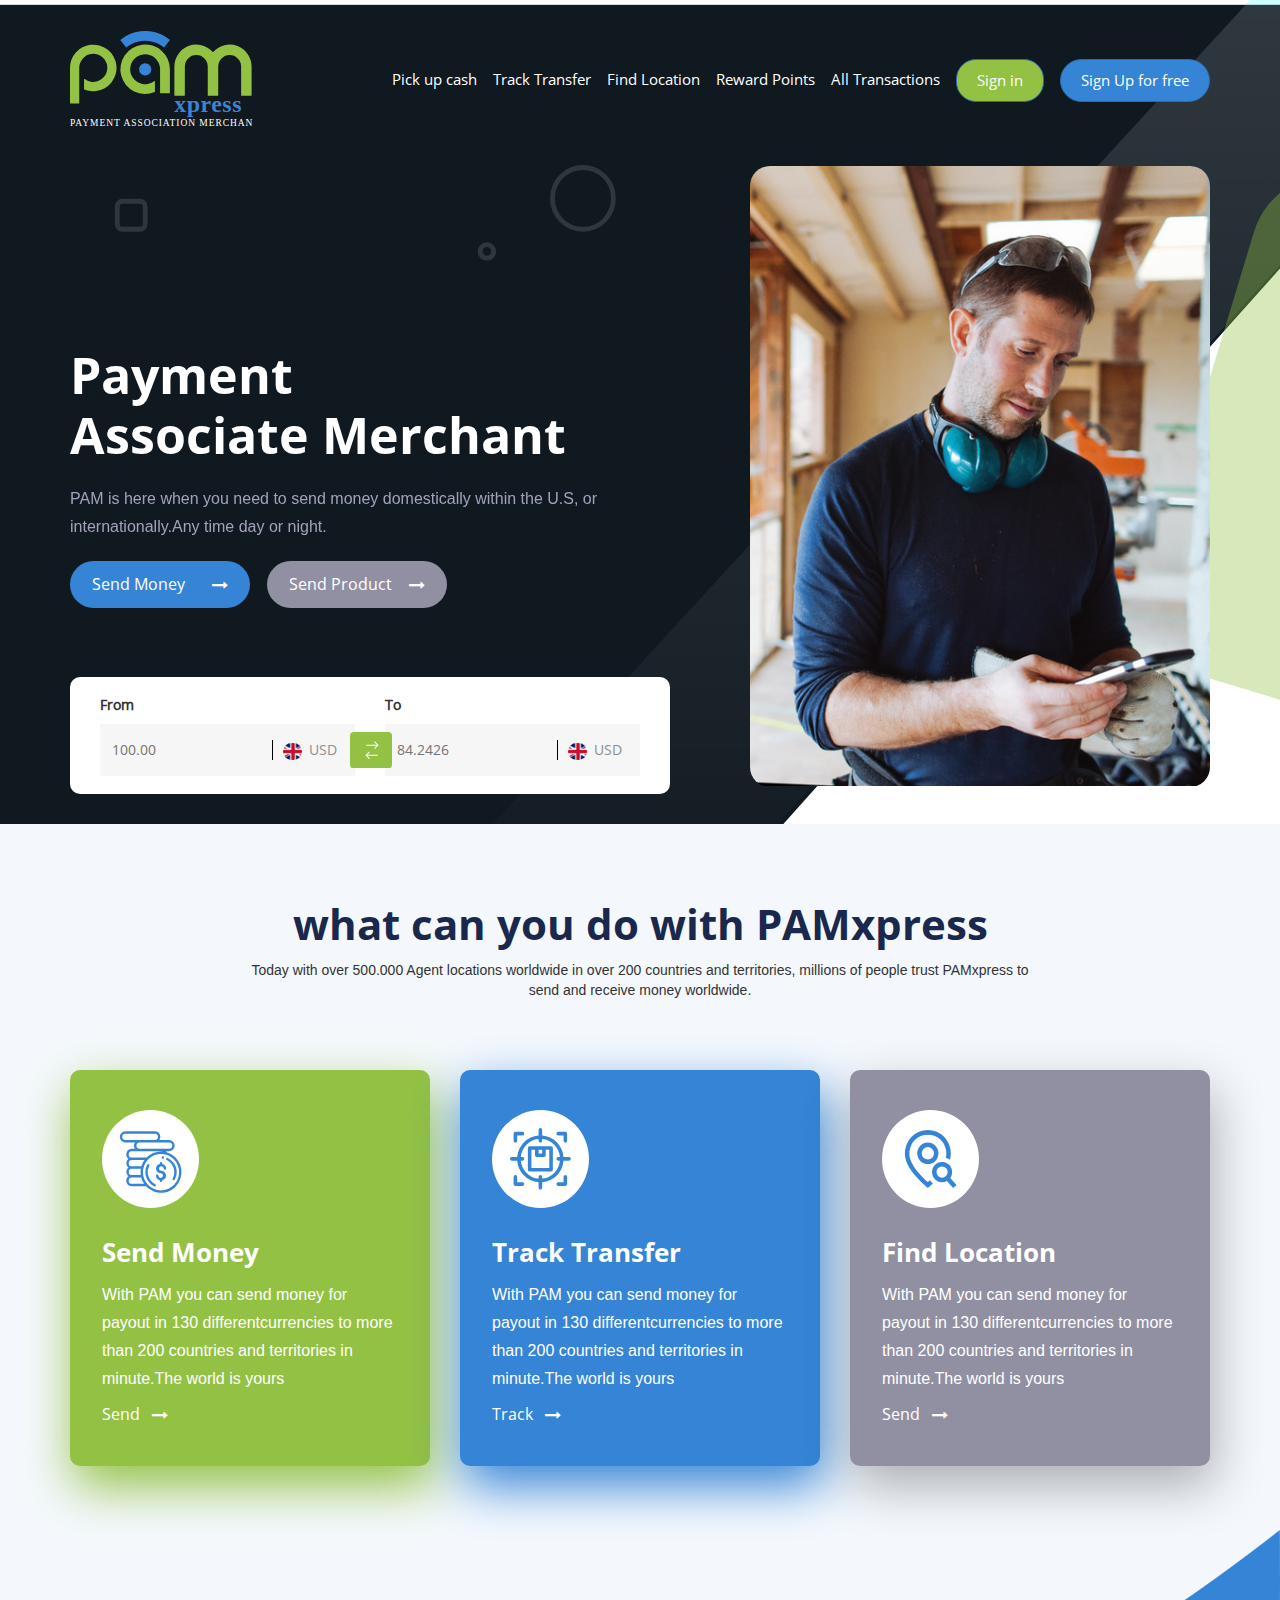
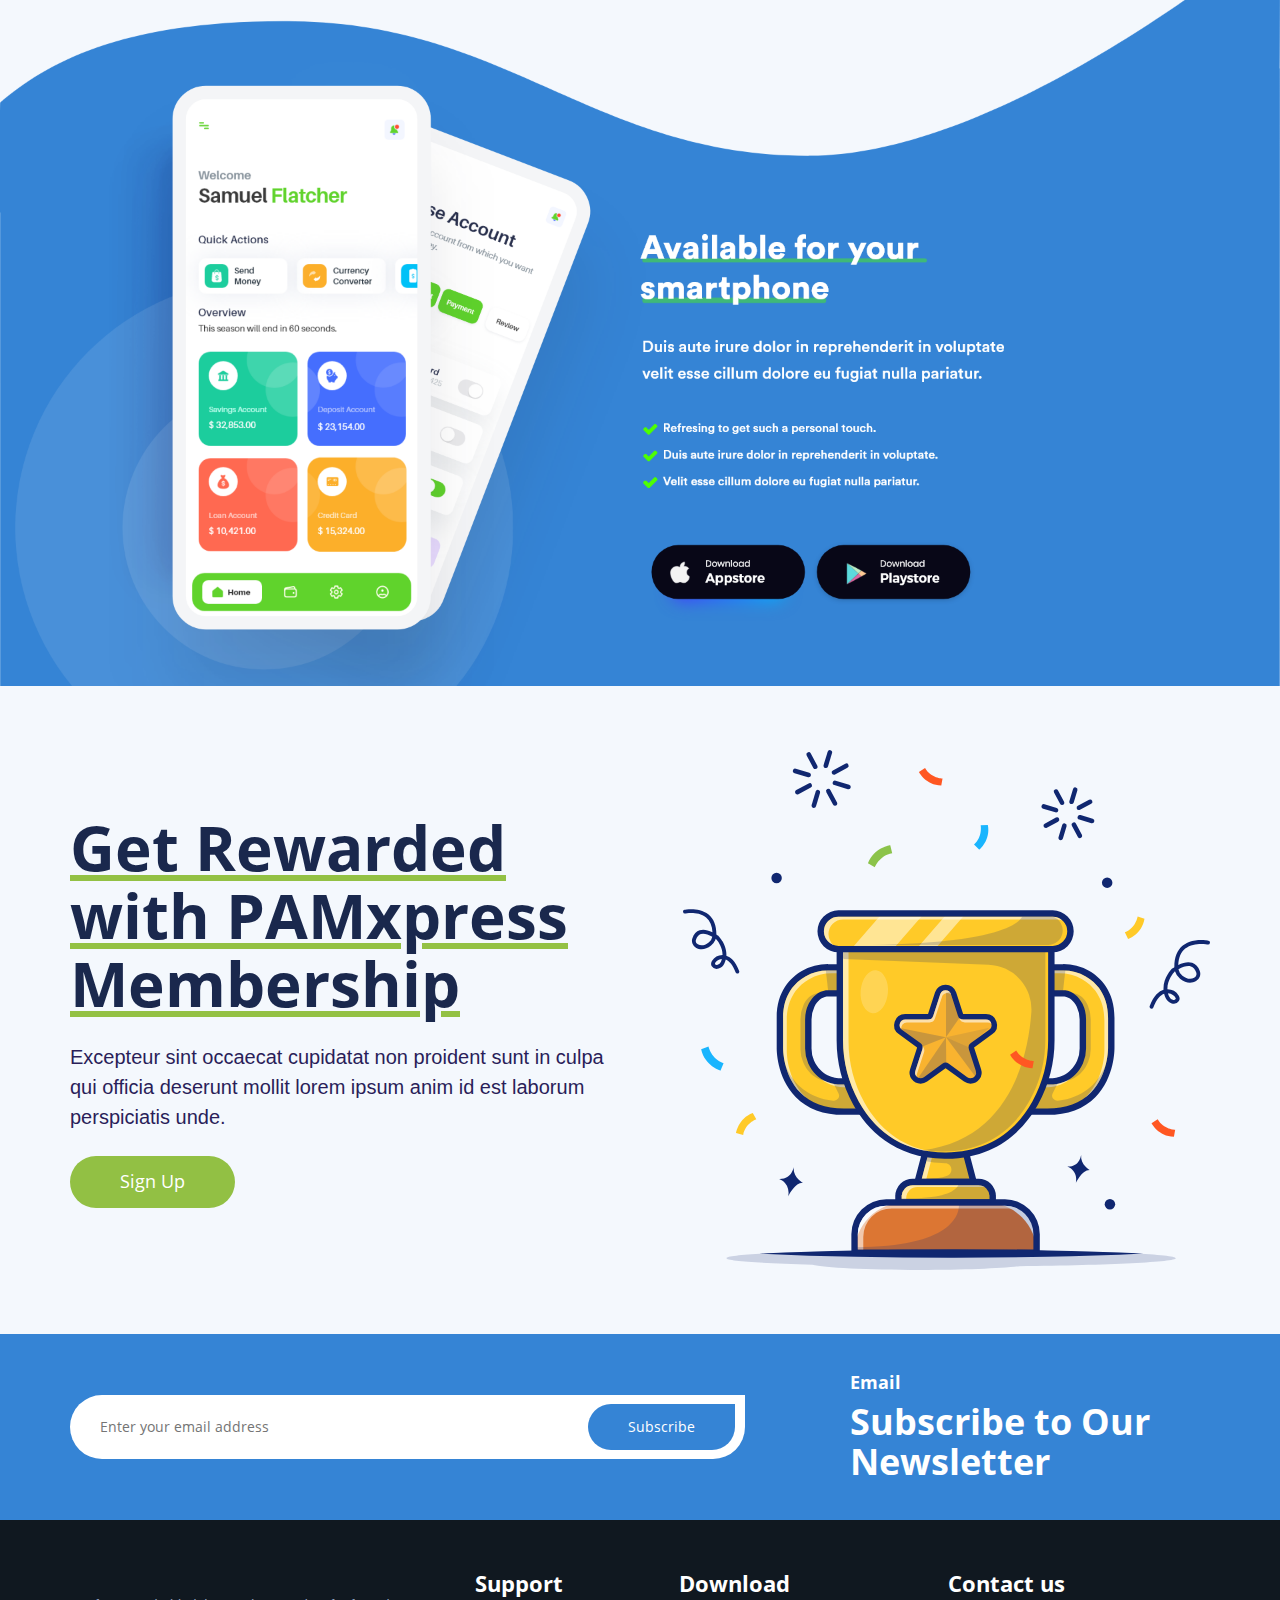
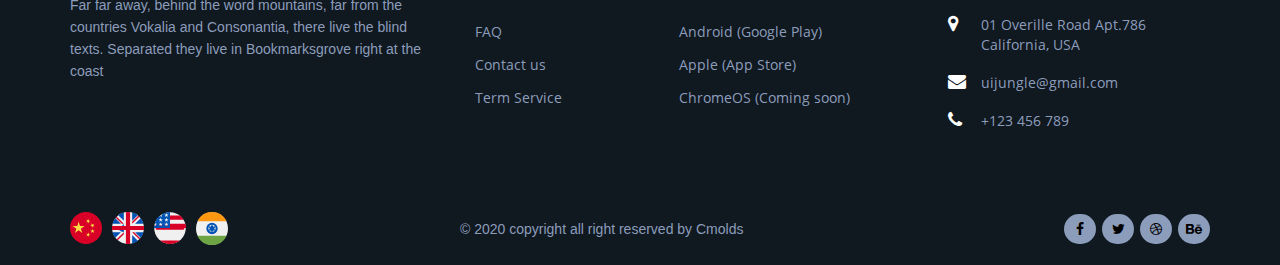
==== index.html @ d32efec0 "first" ====
<!DOCTYPE html>
<html lang="en">
  <head>
    <meta charset="utf-8">
    <meta http-equiv="X-UA-Compatible" content="IE=edge">
    <meta name="viewport" content="width=device-width, initial-scale=1">
    <meta name="description" content="">
    <meta name="author" content="">
    <link rel="icon" href="#">

    <title>Home</title>

    <!-- Bootstrap core CSS -->
    <link href="css/all.css" rel="stylesheet">
    <link href="css/custom.min.css" rel="stylesheet">
    <link href="https://unpkg.com/aos@2.3.1/dist/aos.css" rel="stylesheet">
  </head>

  <body>


<!-- Signin Popup Start -->
<div class="modal fade signin-pop" id="exampleModal" tabindex="-1" role="dialog" aria-labelledby="exampleModalLabel" aria-hidden="true">
  <div class="modal-dialog modal-lg" role="document">
    <div class="modal-content">
      <button type="button" class="close" data-dismiss="modal" aria-label="Close">
          <span aria-hidden="true">&times;</span>
        </button>
      
      <div class="col-popup">
         <div class="row">
           
           <div class="col-md-6 col-popup-grid">
             <div class="singin-title-lft">
             <img src="images/bg1.svg" alt="">
               <div class="signin-it">
                 <h3>Welcome back!</h3>
                 <p>We are glad to see you again! Instant deposits, withdrawals & payouts trusted by millions worldwide</p>
               </div>
             </div>
           </div>
           <div class="col-md-6">
            <div class="popup-sign-form">
              <div class="sin-title">
                <h4>Sign In</h4>
                <p>Log in to your account so you can continue using our customer experience.</p>
              </div>
              <form>
                <div class="row">
                  <div class="col-md-12">
                    <label>Email Address</label>
                    <input type="" name="" placeholder="James@gmail.com">
                  </div>
                </div>
                <div class="row">
                  <div class="col-md-12">
                    <label>Password</label>
                    <input type="Password" name="" placeholder="****************">
                  </div>
                </div>
                <div class="row">
                  <div class="col-md-6">
                    <span>
                    <input type="checkbox" id="fruit1" name="fruit-1" value="Apple">
                    <label for="fruit1">Remember me</label>
                  </span>
                  </div>
                  <div class="col-md-6">
                    <a class="frgt-link" href="#forgot-pop" data-dismiss="modal" data-toggle="modal">Forgot Password?</a></span>

                  </div>
                </div>
                <div class="row">
                  <div class="col-md-12">
                    <button>Sign in</button>
                    <a class="sign-up-link" href="#signup" data-dismiss="modal" data-toggle="modal">Don’t have an account yet? <span>Sign Up</span> </a>
                  </div>
                </div>
              </form>
            </div>
           </div>

         </div> 
      </div>

    </div>
  </div>
</div>
<!-- Signin Popup End -->

<!-- Sign up Popup Start -->
<div class="modal fade signup-pop" id="signup" tabindex="-1" role="dialog" aria-labelledby="exampleModalLabel" aria-hidden="true">
  <div class="modal-dialog modal-lg" role="document">
    <div class="modal-content">
      <button type="button" class="close" data-dismiss="modal" aria-label="Close">
          <span aria-hidden="true">&times;</span>
        </button>
      
      <div class="col-popup">
         <div class="row">
           
           <div class="col-md-6 col-popup-grid">
             <div class="singin-title-lft">
             <img src="images/bg1.svg" alt="">
               <div class="signin-it">
                 <h3>Register for free!</h3>
                 <p>Payment Template is our new Online Payment & Banking HTML Template.</p>
               </div>
             </div>
           </div>
           <div class="col-md-6">
            <div class="popup-sign-form">
              <div class="sin-title">
                <h4>Sign UP</h4>
                <p>Please enter your name exactly as it appears on your official identification document.</p>
              </div>
              <form>
                <div class="row">
                  <div class="col-md-8">
                    <label>Full Name</label>
                    <input type="" name="" placeholder="David Thompsom">
                  </div>
                  <div class="col-md-4">
                    <label>Email</label>
                    <input type="" name="" placeholder="DavidThompsom@gmail.com">
                  </div>
                </div>
                <div class="row">
                  <div class="col-md-4">
                    <label>Phone Number</label>
                    <input type="tel" name="" placeholder="+1 236 2635 963">
                  </div>
                  <div class="col-md-4">
                    <label>DOB</label>
                    <input type="Date" name="" >
                  </div>
                  <div class="col-md-4">
                    <label>Password</label>
                    <input type="Password" name="" placeholder="+1 236 2635 963">
                  </div>
                </div>
                <div class="row">
                  <div class="col-md-8">
                    <label>Security Question</label>
                    <select><option>What is your place of birth</option></select>
                  </div>
                  <div class="col-md-4">
                    <label>Answer</label>
                    <input type="" name="" placeholder="New York">
                  </div>
                </div>
                <div class="row">
                  <div class="col-md-12">
                    <label>Enter your address</label>
                    <input type="" name="" placeholder="1596 Feathers Hooves Drive, Scarsdale, NY">
                  </div>
                </div>
                <div class="row">
                  <div class="col-md-7">
                    <span>
                    <input type="checkbox" id="fruit1" name="fruit-1" value="Apple">
                    <label for="fruit1">I agree to the PAMxpress</label>
                  </span>
                  </div>
                  <div class="col-md-5">
                    <button>Sign up</button>
                  </div>
                </div>
                
              </form>
            </div>
           </div>

         </div> 
      </div>

    </div>
  </div>
</div>
<!-- Sign up Popup End -->


<!-- Forgot pass Popup Start -->
<div class="modal fade signup-pop" id="forgot-pop" tabindex="-1" role="dialog" aria-labelledby="exampleModalLabel" aria-hidden="true">
  <div class="modal-dialog modal-lg" role="document">
    <div class="modal-content">
      <button type="button" class="close" data-dismiss="modal" aria-label="Close">
          <span aria-hidden="true">&times;</span>
        </button>
      
      <div class="col-popup">
         <div class="row">
           
           <div class="col-md-6 col-popup-grid">
             <div class="singin-title-lft">
             <img src="images/bg1.svg" alt="">
               <div class="signin-it">
                 <h3>Retrieve Password</h3>
                 <p>Payment Template is our new Online Payment & Banking HTML Template.</p>
               </div>
             </div>
           </div>
           <div class="col-md-6">
            <div class="popup-sign-form">
              <div class="sin-title">
                <h4>Forgot Password</h4>
                <p>Please enter your name exactly as it appears on your official identification document.</p>
              </div>
              <form>
                <div class="row">
                  <div class="col-md-12">
                    <label>Email Address</label>
                    <input type="" name="" placeholder="James@gmail.com">
                  </div>
                </div>
                <div class="row">
                  <div class="col-md-12">
                    <button>Submit</button>
                  </div>
                </div>
                
              </form>
            </div>
           </div>

         </div> 
      </div>

    </div>
  </div>
</div>
<!-- Forgot pas Popup End -->

    <header>
      <!-- Begin: Top Row -->
      <div class="top-row">
        <div class="container">
          <div class="row">
            <div class="col-md-6"></div>
            <div class="col-md-6"></div>
          </div>
        </div>
      </div>
      <!-- END: Top Row -->

      <!-- Begin: Bottom Row -->
      <div class="bottom-row">
        <div class="container">
           <div class="row">

            <div class="col-md-3">
            <div class="navbar-header">
              <a class="navbar-brand" href="index.html"><img src="images/Logo.svg" alt=""></a>
            </div>
            </div>

            <div class="col-md-9"> 
            <nav class="navbar navbar-default">  
            <button type="button" class="navbar-toggle collapsed" data-toggle="collapse" data-target="#navbar" aria-expanded="false" aria-controls="navbar">
              <span class="sr-only">Toggle navigation</span>
              <span class="icon-bar"></span>
              <span class="icon-bar"></span>
              <span class="icon-bar"></span>
              </button>
            <div id="navbar" class="navbar-collapse collapse">
              <ul class="nav navbar-nav">
                <li><a href="send-money.html">Pick up cash</a></li>
                <li><a href="transfer.html">Track Transfer</a></li>
                <li><a href="find-location.html">Find Location</a></li>
                <li><a href="reward-points.html">Reward Points</a></li>
                <li><a href="transactions.html">All Transactions</a></li>
                <li class="hdr-btn1"><a type="button" class="btn btn-primary signin-pop" data-toggle="modal" data-target="#exampleModal">Sign in</a></li>
                <li class="hdr-btn2"><a type="button" class="btn btn-primary signin-pop" data-toggle="modal" data-target="#signup">Sign Up for free</a></li>
              </ul>
            </div>
          </nav>
          </div>

          </div>
        </div>
      </div>
      <!-- END: Bottom Row -->
    </header>
    
     

     <!-- Home Slide Start -->
       <section class="home-slide">
         <div class="container">
           <div class="row">
             
             <div class="col-md-6">
               <div class="slide-cap">
                 <h2 data-aos="fade-right"><span>Payment</span> Associate Merchant</h2>
                 <p data-aos="fade-right"
     data-aos-offset="250"
     >PAM is here when you need to send money domestically within the U.S, or internationally.Any time day or night.</p>
                 <a data-aos="fade-up" class="slide-btn1" href="send-money.html">Send Money<i class="fa fa-long-arrow-right" aria-hidden="true"></i></a>
                 <a data-aos="fade-up" class="slide-btn2" href="send-product.html">Send Product<i class="fa fa-long-arrow-right" aria-hidden="true"></i></a>
               </div>
             </div>

             <div class="col-md-6">
               <div class="slide-cap-img">
                 <img src="images/mark-group1.png" alt="">
               </div>
             </div>

           </div>

           <div class="slide-fld">
             <div class="row">
                  <div class="col-md-6">
                    <label>From</label>
                    <div class="flg-blk flg-blk1">
                    <input type="" name="" placeholder="100.00">
                     <div class="drop-dl">
                      <a class="lang-chose" href="#"><img src="images/uk-flg.png"><span>USD</span></a>
                        <ul>
                        <li class="lang-item-en current-lang"><a href="#" hreflang="en-US"><img alt="uk" title="uk" src="images/uk-flg.png"></a></li>
                        <li class="lang-item lang-item-5 lang-item-ar"><a href="#" hreflang="ar-AE"><img alt="fr" title="fr" src="images/fr-flg.png"></a></li>
                        </ul>
                        </div>
                    </div>
                  </div>
                  <div class="col-md-6">
                    <label>To</label>
                    <div class="flg-blk">
                    <input type="" name="" placeholder="84.2426">
                    <div class="drop-dl">
                      <a class="lang-chose" href="#"><img src="images/uk-flg.png"><span>USD</span></a>
                        <ul>
                        <li class="lang-item-en current-lang"><a href="#" hreflang="en-US"><img alt="uk" title="uk" src="images/uk-flg.png"></a></li>
                        <li class="lang-item lang-item-5 lang-item-ar"><a href="#" hreflang="ar-AE"><img alt="fr" title="fr" src="images/fr-flg.png"></a></li>
                        </ul>
                        </div>
                        </div>
                    </div>
                  </div>
           </div>
         </div>
       </section>
     <!-- Home Slide End -->


     <!-- Do With Pamxpress Sec Start -->
      <section class="do-panexp">
        <div class="container"> 
          <div class="do-panexp-title">
            <h3 class="wow fadeInUp" data-wow-delay="0.6s">what can you do with PAMxpress</h3>
            <p>Today with over 500.000 Agent locations worldwide in over 200 countries and territories, millions of people trust PAMxpress to send and receive money worldwide.</p>
          </div>

          <div class="row">
            
            <div class="col-md-4">
              <div class="do-exp-blk do-exp-blk1">
                <img src="images/icon1.svg" alt="">
                <h4>Send Money</h4>
                <p>With PAM you can send money for payout in 130 differentcurrencies to more than 200 countries and territories in minute.The world is yours</p>
                <a href="send-money.html">Send<i class="fa fa-long-arrow-right" aria-hidden="true"></i></a>
              </div>
            </div>
            <div class="col-md-4">
              <div class="do-exp-blk do-exp-blk2">
                <img src="images/icon2.svg" alt="">
                <h4>Track Transfer</h4>
                <p>With PAM you can send money for payout in 130 differentcurrencies to more than 200 countries and territories in minute.The world is yours</p>
                <a href="transfer.html">Track<i class="fa fa-long-arrow-right" aria-hidden="true"></i></a>
              </div>
            </div>
            <div class="col-md-4">
              <div class="do-exp-blk do-exp-blk3">
                <img src="images/icon3.svg" alt="">
                <h4>Find Location</h4>
                <p>With PAM you can send money for payout in 130 differentcurrencies to more than 200 countries and territories in minute.The world is yours</p>
                <a href="find-location.html">Send<i class="fa fa-long-arrow-right" aria-hidden="true"></i></a>
              </div>
            </div>

          </div>
        </div>
      </section>
     <!-- Do With Pamxpress Sec End -->

     <section class="powerful-tol">
       <img src="images/powerful-tools.png" alt="">
     </section>


     <!-- Get Reward Sec Start -->
       <section class="get-rwrd">
         <div class="container">
           <div class="row">
             
             <div class="col-md-6">
               <div class="rwrd-blk">
                 <h3>Get Rewarded with PAMxpress Membership</h3>
                 <p>Excepteur sint occaecat cupidatat non proident sunt in culpa qui officia deserunt mollit lorem ipsum anim id est laborum perspiciatis unde.</p>
                 <a href="">Sign Up</a>
               </div>
             </div>
             <div class="col-md-6">
               <div class="rwrd-blk">
                 <img src="images/reward.svg" alt="">
               </div>
             </div>

           </div>
         </div>
       </section>
     <!-- Get Reward Sec End -->


     <!-- Newsletter Sec Start -->
      <section class="nwsltr-sec">
        <div class="container">
          <div class="row">
            
            <div class="col-md-8">
              <div class="nwesltr-blk">
                <form>
                  <input type="" name="" placeholder="Enter your email address" required="">
                  <button>Subscribe</button>
                </form>
              </div>
            </div>

            <div class="col-md-4">
              <div class="nwesltr-blk-title">
                <h6>Email</h6>
                <h3>Subscribe to Our Newsletter</h3>
              </div>
            </div>

          </div>
        </div>
      </section>
     <!-- Newsletter Sec End -->


     <!-- Footer Start -->
      <footer>
        <div class="container">
          <div class="row">
            
            <div class="col-md-4">
              <div class="ftr-logo">
                <img src="images/logo.svg" alt="">
                <p>Far far away, behind the word mountains, far from the countries Vokalia and Consonantia, there live the blind texts. Separated they live in Bookmarksgrove right at the coast</p>
              </div>
            </div>
            <div class="col-md-2">
              <div class="ftr-links ftr-links1">
                 <h4>Support</h4>
                 <ul>
                   <li><a href="">FAQ</a></li>
                   <li><a href="">Contact us</a></li>
                   <li><a href="">Term Service</a></li>
                 </ul>
              </div>
            </div>
            <div class="col-md-3">
              <div class="ftr-links">
                 <h4>Download</h4>
                 <ul>
                   <li><a href="">Android (Google Play)</a></li>
                   <li><a href="">Apple (App Store)</a></li>
                   <li><a href="">ChromeOS (Coming soon)</a></li>
                 </ul>
              </div>
            </div>
            <div class="col-md-3">
              <div class="ftr-info">
                 <h4>Contact us</h4>
                 <ul>
                   <li><i class="fa fa-map-marker" aria-hidden="true"></i><a href="">01 Overille Road Apt.786 California, USA</a></li>
                   <li><i class="fa fa-envelope" aria-hidden="true"></i><a href="">uijungle@gmail.com</a></li>
                   <li><i class="fa fa-phone" aria-hidden="true"></i><a href="">+123 456 789</a></li>
                 </ul>
              </div>
            </div>


          </div>
        </div>
      </footer>

      <div class="copyrit">
        <div class="container">
          <div class="row">
            
            <div class="col-md-4">
              <ul class="ftr-lang">
                <li><a href=""><img src="images/197375.svg" alt=""></a></li>
                <li><a href=""><img src="images/197374.svg" alt=""></a></li>
                <li><a href=""><img src="images/197484.svg" alt=""></a></li>
                <li><a href=""><img src="images/197419.svg" alt=""></a></li>
              </ul>
            </div>
            <div class="col-md-4">
              <p>© 2020 copyright all right reserved by Cmolds</p>
            </div>
            <div class="col-md-4">
              <ul class="ftr-soc">
                <li><a href=""><i class="fa fa-facebook" aria-hidden="true"></i></a></li>
                <li><a href=""><i class="fa fa-twitter" aria-hidden="true"></i></a></li>
                <li><a href=""><i class="fa fa-dribbble" aria-hidden="true"></i></a></li>
                <li><a href=""><i class="fa fa-behance" aria-hidden="true"></i></a></li>
              </ul>
            </div>

          </div>
        </div>
      </div>
     <!-- Footer End -->




    <!-- Placed at the end of the document so the pages load faster -->
    <script src="js/all.js"></script>
    <script src="js/custom.min.js"></script>
    <script src="https://unpkg.com/aos@2.3.1/dist/aos.js"></script>

    <script>
AOS.init({
duration:1000,
});
</script> 

  </body>
</html>
---- css/all.css ----
@charset "UTF-8";/*!
 * Bootstrap v3.3.7 (http://getbootstrap.com)
 * Copyright 2011-2016 Twitter, Inc.
 * Licensed under MIT (https://github.com/twbs/bootstrap/blob/master/LICENSE)
 *//*! normalize.css v3.0.3 | MIT License | github.com/necolas/normalize.css */html{font-family:sans-serif;-webkit-text-size-adjust:100%;-ms-text-size-adjust:100%}body{margin:0}article,aside,details,figcaption,figure,footer,header,hgroup,main,menu,nav,section,summary{display:block}audio,canvas,progress,video{display:inline-block;vertical-align:baseline}audio:not([controls]){display:none;height:0}[hidden],template{display:none}a{background-color:transparent}a:active,a:hover{outline:0}abbr[title]{border-bottom:1px dotted}b,strong{font-weight:700}dfn{font-style:italic}h1{margin:.67em 0;font-size:2em}mark{color:#000;background:#ff0}small{font-size:80%}sub,sup{position:relative;font-size:75%;line-height:0;vertical-align:baseline}sup{top:-.5em}sub{bottom:-.25em}img{border:0}svg:not(:root){overflow:hidden}figure{margin:1em 40px}hr{height:0;-webkit-box-sizing:content-box;-moz-box-sizing:content-box;box-sizing:content-box}pre{overflow:auto}code,kbd,pre,samp{font-family:monospace,monospace;font-size:1em}button,input,optgroup,select,textarea{margin:0;font:inherit;color:inherit}button{overflow:visible}button,select{text-transform:none}button,html input[type=button],input[type=reset],input[type=submit]{-webkit-appearance:button;cursor:pointer}button[disabled],html input[disabled]{cursor:default}button::-moz-focus-inner,input::-moz-focus-inner{padding:0;border:0}input{line-height:normal}input[type=checkbox],input[type=radio]{-webkit-box-sizing:border-box;-moz-box-sizing:border-box;box-sizing:border-box;padding:0}input[type=number]::-webkit-inner-spin-button,input[type=number]::-webkit-outer-spin-button{height:auto}input[type=search]{-webkit-box-sizing:content-box;-moz-box-sizing:content-box;box-sizing:content-box;-webkit-appearance:textfield}input[type=search]::-webkit-search-cancel-button,input[type=search]::-webkit-search-decoration{-webkit-appearance:none}fieldset{padding:.35em .625em .75em;margin:0 2px;border:1px solid silver}legend{padding:0;border:0}textarea{overflow:auto}optgroup{font-weight:700}table{border-spacing:0;border-collapse:collapse}td,th{padding:0}/*! Source: https://github.com/h5bp/html5-boilerplate/blob/master/src/css/main.css */@media print{*,:after,:before{color:#000!important;text-shadow:none!important;background:0 0!important;-webkit-box-shadow:none!important;box-shadow:none!important}a,a:visited{text-decoration:underline}a[href]:after{content:" (" attr(href) ")"}abbr[title]:after{content:" (" attr(title) ")"}a[href^="#"]:after,a[href^="javascript:"]:after{content:""}blockquote,pre{border:1px solid #999;page-break-inside:avoid}thead{display:table-header-group}img,tr{page-break-inside:avoid}img{max-width:100%!important}h2,h3,p{orphans:3;widows:3}h2,h3{page-break-after:avoid}.navbar{display:none}.btn>.caret,.dropup>.btn>.caret{border-top-color:#000!important}.label{border:1px solid #000}.table{border-collapse:collapse!important}.table td,.table th{background-color:#fff!important}.table-bordered td,.table-bordered th{border:1px solid #ddd!important}}@font-face{font-family:'Glyphicons Halflings';src:url(../fonts/glyphicons-halflings-regular.eot);src:url(../fonts/glyphicons-halflings-regular.eot?#iefix) format('embedded-opentype'),url(../fonts/glyphicons-halflings-regular.woff2) format('woff2'),url(../fonts/glyphicons-halflings-regular.woff) format('woff'),url(../fonts/glyphicons-halflings-regular.ttf) format('truetype'),url(../fonts/glyphicons-halflings-regular.svg#glyphicons_halflingsregular) format('svg')}.glyphicon{position:relative;top:1px;display:inline-block;font-family:'Glyphicons Halflings';font-style:normal;font-weight:400;line-height:1;-webkit-font-smoothing:antialiased;-moz-osx-font-smoothing:grayscale}.glyphicon-asterisk:before{content:"\002a"}.glyphicon-plus:before{content:"\002b"}.glyphicon-eur:before,.glyphicon-euro:before{content:"\20ac"}.glyphicon-minus:before{content:"\2212"}.glyphicon-cloud:before{content:"\2601"}.glyphicon-envelope:before{content:"\2709"}.glyphicon-pencil:before{content:"\270f"}.glyphicon-glass:before{content:"\e001"}.glyphicon-music:before{content:"\e002"}.glyphicon-search:before{content:"\e003"}.glyphicon-heart:before{content:"\e005"}.glyphicon-star:before{content:"\e006"}.glyphicon-star-empty:before{content:"\e007"}.glyphicon-user:before{content:"\e008"}.glyphicon-film:before{content:"\e009"}.glyphicon-th-large:before{content:"\e010"}.glyphicon-th:before{content:"\e011"}.glyphicon-th-list:before{content:"\e012"}.glyphicon-ok:before{content:"\e013"}.glyphicon-remove:before{content:"\e014"}.glyphicon-zoom-in:before{content:"\e015"}.glyphicon-zoom-out:before{content:"\e016"}.glyphicon-off:before{content:"\e017"}.glyphicon-signal:before{content:"\e018"}.glyphicon-cog:before{content:"\e019"}.glyphicon-trash:before{content:"\e020"}.glyphicon-home:before{content:"\e021"}.glyphicon-file:before{content:"\e022"}.glyphicon-time:before{content:"\e023"}.glyphicon-road:before{content:"\e024"}.glyphicon-download-alt:before{content:"\e025"}.glyphicon-download:before{content:"\e026"}.glyphicon-upload:before{content:"\e027"}.glyphicon-inbox:before{content:"\e028"}.glyphicon-play-circle:before{content:"\e029"}.glyphicon-repeat:before{content:"\e030"}.glyphicon-refresh:before{content:"\e031"}.glyphicon-list-alt:before{content:"\e032"}.glyphicon-lock:before{content:"\e033"}.glyphicon-flag:before{content:"\e034"}.glyphicon-headphones:before{content:"\e035"}.glyphicon-volume-off:before{content:"\e036"}.glyphicon-volume-down:before{content:"\e037"}.glyphicon-volume-up:before{content:"\e038"}.glyphicon-qrcode:before{content:"\e039"}.glyphicon-barcode:before{content:"\e040"}.glyphicon-tag:before{content:"\e041"}.glyphicon-tags:before{content:"\e042"}.glyphicon-book:before{content:"\e043"}.glyphicon-bookmark:before{content:"\e044"}.glyphicon-print:before{content:"\e045"}.glyphicon-camera:before{content:"\e046"}.glyphicon-font:before{content:"\e047"}.glyphicon-bold:before{content:"\e048"}.glyphicon-italic:before{content:"\e049"}.glyphicon-text-height:before{content:"\e050"}.glyphicon-text-width:before{content:"\e051"}.glyphicon-align-left:before{content:"\e052"}.glyphicon-align-center:before{content:"\e053"}.glyphicon-align-right:before{content:"\e054"}.glyphicon-align-justify:before{content:"\e055"}.glyphicon-list:before{content:"\e056"}.glyphicon-indent-left:before{content:"\e057"}.glyphicon-indent-right:before{content:"\e058"}.glyphicon-facetime-video:before{content:"\e059"}.glyphicon-picture:before{content:"\e060"}.glyphicon-map-marker:before{content:"\e062"}.glyphicon-adjust:before{content:"\e063"}.glyphicon-tint:before{content:"\e064"}.glyphicon-edit:before{content:"\e065"}.glyphicon-share:before{content:"\e066"}.glyphicon-check:before{content:"\e067"}.glyphicon-move:before{content:"\e068"}.glyphicon-step-backward:before{content:"\e069"}.glyphicon-fast-backward:before{content:"\e070"}.glyphicon-backward:before{content:"\e071"}.glyphicon-play:before{content:"\e072"}.glyphicon-pause:before{content:"\e073"}.glyphicon-stop:before{content:"\e074"}.glyphicon-forward:before{content:"\e075"}.glyphicon-fast-forward:before{content:"\e076"}.glyphicon-step-forward:before{content:"\e077"}.glyphicon-eject:before{content:"\e078"}.glyphicon-chevron-left:before{content:"\e079"}.glyphicon-chevron-right:before{content:"\e080"}.glyphicon-plus-sign:before{content:"\e081"}.glyphicon-minus-sign:before{content:"\e082"}.glyphicon-remove-sign:before{content:"\e083"}.glyphicon-ok-sign:before{content:"\e084"}.glyphicon-question-sign:before{content:"\e085"}.glyphicon-info-sign:before{content:"\e086"}.glyphicon-screenshot:before{content:"\e087"}.glyphicon-remove-circle:before{content:"\e088"}.glyphicon-ok-circle:before{content:"\e089"}.glyphicon-ban-circle:before{content:"\e090"}.glyphicon-arrow-left:before{content:"\e091"}.glyphicon-arrow-right:before{content:"\e092"}.glyphicon-arrow-up:before{content:"\e093"}.glyphicon-arrow-down:before{content:"\e094"}.glyphicon-share-alt:before{content:"\e095"}.glyphicon-resize-full:before{content:"\e096"}.glyphicon-resize-small:before{content:"\e097"}.glyphicon-exclamation-sign:before{content:"\e101"}.glyphicon-gift:before{content:"\e102"}.glyphicon-leaf:before{content:"\e103"}.glyphicon-fire:before{content:"\e104"}.glyphicon-eye-open:before{content:"\e105"}.glyphicon-eye-close:before{content:"\e106"}.glyphicon-warning-sign:before{content:"\e107"}.glyphicon-plane:before{content:"\e108"}.glyphicon-calendar:before{content:"\e109"}.glyphicon-random:before{content:"\e110"}.glyphicon-comment:before{content:"\e111"}.glyphicon-magnet:before{content:"\e112"}.glyphicon-chevron-up:before{content:"\e113"}.glyphicon-chevron-down:before{content:"\e114"}.glyphicon-retweet:before{content:"\e115"}.glyphicon-shopping-cart:before{content:"\e116"}.glyphicon-folder-close:before{content:"\e117"}.glyphicon-folder-open:before{content:"\e118"}.glyphicon-resize-vertical:before{content:"\e119"}.glyphicon-resize-horizontal:before{content:"\e120"}.glyphicon-hdd:before{content:"\e121"}.glyphicon-bullhorn:before{content:"\e122"}.glyphicon-bell:before{content:"\e123"}.glyphicon-certificate:before{content:"\e124"}.glyphicon-thumbs-up:before{content:"\e125"}.glyphicon-thumbs-down:before{content:"\e126"}.glyphicon-hand-right:before{content:"\e127"}.glyphicon-hand-left:before{content:"\e128"}.glyphicon-hand-up:before{content:"\e129"}.glyphicon-hand-down:before{content:"\e130"}.glyphicon-circle-arrow-right:before{content:"\e131"}.glyphicon-circle-arrow-left:before{content:"\e132"}.glyphicon-circle-arrow-up:before{content:"\e133"}.glyphicon-circle-arrow-down:before{content:"\e134"}.glyphicon-globe:before{content:"\e135"}.glyphicon-wrench:before{content:"\e136"}.glyphicon-tasks:before{content:"\e137"}.glyphicon-filter:before{content:"\e138"}.glyphicon-briefcase:before{content:"\e139"}.glyphicon-fullscreen:before{content:"\e140"}.glyphicon-dashboard:before{content:"\e141"}.glyphicon-paperclip:before{content:"\e142"}.glyphicon-heart-empty:before{content:"\e143"}.glyphicon-link:before{content:"\e144"}.glyphicon-phone:before{content:"\e145"}.glyphicon-pushpin:before{content:"\e146"}.glyphicon-usd:before{content:"\e148"}.glyphicon-gbp:before{content:"\e149"}.glyphicon-sort:before{content:"\e150"}.glyphicon-sort-by-alphabet:before{content:"\e151"}.glyphicon-sort-by-alphabet-alt:before{content:"\e152"}.glyphicon-sort-by-order:before{content:"\e153"}.glyphicon-sort-by-order-alt:before{content:"\e154"}.glyphicon-sort-by-attributes:before{content:"\e155"}.glyphicon-sort-by-attributes-alt:before{content:"\e156"}.glyphicon-unchecked:before{content:"\e157"}.glyphicon-expand:before{content:"\e158"}.glyphicon-collapse-down:before{content:"\e159"}.glyphicon-collapse-up:before{content:"\e160"}.glyphicon-log-in:before{content:"\e161"}.glyphicon-flash:before{content:"\e162"}.glyphicon-log-out:before{content:"\e163"}.glyphicon-new-window:before{content:"\e164"}.glyphicon-record:before{content:"\e165"}.glyphicon-save:before{content:"\e166"}.glyphicon-open:before{content:"\e167"}.glyphicon-saved:before{content:"\e168"}.glyphicon-import:before{content:"\e169"}.glyphicon-export:before{content:"\e170"}.glyphicon-send:before{content:"\e171"}.glyphicon-floppy-disk:before{content:"\e172"}.glyphicon-floppy-saved:before{content:"\e173"}.glyphicon-floppy-remove:before{content:"\e174"}.glyphicon-floppy-save:before{content:"\e175"}.glyphicon-floppy-open:before{content:"\e176"}.glyphicon-credit-card:before{content:"\e177"}.glyphicon-transfer:before{content:"\e178"}.glyphicon-cutlery:before{content:"\e179"}.glyphicon-header:before{content:"\e180"}.glyphicon-compressed:before{content:"\e181"}.glyphicon-earphone:before{content:"\e182"}.glyphicon-phone-alt:before{content:"\e183"}.glyphicon-tower:before{content:"\e184"}.glyphicon-stats:before{content:"\e185"}.glyphicon-sd-video:before{content:"\e186"}.glyphicon-hd-video:before{content:"\e187"}.glyphicon-subtitles:before{content:"\e188"}.glyphicon-sound-stereo:before{content:"\e189"}.glyphicon-sound-dolby:before{content:"\e190"}.glyphicon-sound-5-1:before{content:"\e191"}.glyphicon-sound-6-1:before{content:"\e192"}.glyphicon-sound-7-1:before{content:"\e193"}.glyphicon-copyright-mark:before{content:"\e194"}.glyphicon-registration-mark:before{content:"\e195"}.glyphicon-cloud-download:before{content:"\e197"}.glyphicon-cloud-upload:before{content:"\e198"}.glyphicon-tree-conifer:before{content:"\e199"}.glyphicon-tree-deciduous:before{content:"\e200"}.glyphicon-cd:before{content:"\e201"}.glyphicon-save-file:before{content:"\e202"}.glyphicon-open-file:before{content:"\e203"}.glyphicon-level-up:before{content:"\e204"}.glyphicon-copy:before{content:"\e205"}.glyphicon-paste:before{content:"\e206"}.glyphicon-alert:before{content:"\e209"}.glyphicon-equalizer:before{content:"\e210"}.glyphicon-king:before{content:"\e211"}.glyphicon-queen:before{content:"\e212"}.glyphicon-pawn:before{content:"\e213"}.glyphicon-bishop:before{content:"\e214"}.glyphicon-knight:before{content:"\e215"}.glyphicon-baby-formula:before{content:"\e216"}.glyphicon-tent:before{content:"\26fa"}.glyphicon-blackboard:before{content:"\e218"}.glyphicon-bed:before{content:"\e219"}.glyphicon-apple:before{content:"\f8ff"}.glyphicon-erase:before{content:"\e221"}.glyphicon-hourglass:before{content:"\231b"}.glyphicon-lamp:before{content:"\e223"}.glyphicon-duplicate:before{content:"\e224"}.glyphicon-piggy-bank:before{content:"\e225"}.glyphicon-scissors:before{content:"\e226"}.glyphicon-bitcoin:before{content:"\e227"}.glyphicon-btc:before{content:"\e227"}.glyphicon-xbt:before{content:"\e227"}.glyphicon-yen:before{content:"\00a5"}.glyphicon-jpy:before{content:"\00a5"}.glyphicon-ruble:before{content:"\20bd"}.glyphicon-rub:before{content:"\20bd"}.glyphicon-scale:before{content:"\e230"}.glyphicon-ice-lolly:before{content:"\e231"}.glyphicon-ice-lolly-tasted:before{content:"\e232"}.glyphicon-education:before{content:"\e233"}.glyphicon-option-horizontal:before{content:"\e234"}.glyphicon-option-vertical:before{content:"\e235"}.glyphicon-menu-hamburger:before{content:"\e236"}.glyphicon-modal-window:before{content:"\e237"}.glyphicon-oil:before{content:"\e238"}.glyphicon-grain:before{content:"\e239"}.glyphicon-sunglasses:before{content:"\e240"}.glyphicon-text-size:before{content:"\e241"}.glyphicon-text-color:before{content:"\e242"}.glyphicon-text-background:before{content:"\e243"}.glyphicon-object-align-top:before{content:"\e244"}.glyphicon-object-align-bottom:before{content:"\e245"}.glyphicon-object-align-horizontal:before{content:"\e246"}.glyphicon-object-align-left:before{content:"\e247"}.glyphicon-object-align-vertical:before{content:"\e248"}.glyphicon-object-align-right:before{content:"\e249"}.glyphicon-triangle-right:before{content:"\e250"}.glyphicon-triangle-left:before{content:"\e251"}.glyphicon-triangle-bottom:before{content:"\e252"}.glyphicon-triangle-top:before{content:"\e253"}.glyphicon-console:before{content:"\e254"}.glyphicon-superscript:before{content:"\e255"}.glyphicon-subscript:before{content:"\e256"}.glyphicon-menu-left:before{content:"\e257"}.glyphicon-menu-right:before{content:"\e258"}.glyphicon-menu-down:before{content:"\e259"}.glyphicon-menu-up:before{content:"\e260"}*{-webkit-box-sizing:border-box;-moz-box-sizing:border-box;box-sizing:border-box}:after,:before{-webkit-box-sizing:border-box;-moz-box-sizing:border-box;box-sizing:border-box}html{font-size:10px;-webkit-tap-highlight-color:transparent}body{font-family:"Helvetica Neue",Helvetica,Arial,sans-serif;font-size:14px;line-height:1.42857143;color:#333;background-color:#fff}button,input,select,textarea{font-family:inherit;font-size:inherit;line-height:inherit}a{color:#337ab7;text-decoration:none}a:focus,a:hover{color:#23527c;text-decoration:underline}a:focus{outline:5px auto -webkit-focus-ring-color;outline-offset:-2px}figure{margin:0}img{vertical-align:middle}.carousel-inner>.item>a>img,.carousel-inner>.item>img,.img-responsive,.thumbnail a>img,.thumbnail>img{display:block;max-width:100%;height:auto}.img-rounded{border-radius:6px}.img-thumbnail{display:inline-block;max-width:100%;height:auto;padding:4px;line-height:1.42857143;background-color:#fff;border:1px solid #ddd;border-radius:4px;-webkit-transition:all .2s ease-in-out;-o-transition:all .2s ease-in-out;transition:all .2s ease-in-out}.img-circle{border-radius:50%}hr{margin-top:20px;margin-bottom:20px;border:0;border-top:1px solid #eee}.sr-only{position:absolute;width:1px;height:1px;padding:0;margin:-1px;overflow:hidden;clip:rect(0,0,0,0);border:0}.sr-only-focusable:active,.sr-only-focusable:focus{position:static;width:auto;height:auto;margin:0;overflow:visible;clip:auto}[role=button]{cursor:pointer}.h1,.h2,.h3,.h4,.h5,.h6,h1,h2,h3,h4,h5,h6{font-family:inherit;font-weight:500;line-height:1.1;color:inherit}.h1 .small,.h1 small,.h2 .small,.h2 small,.h3 .small,.h3 small,.h4 .small,.h4 small,.h5 .small,.h5 small,.h6 .small,.h6 small,h1 .small,h1 small,h2 .small,h2 small,h3 .small,h3 small,h4 .small,h4 small,h5 .small,h5 small,h6 .small,h6 small{font-weight:400;line-height:1;color:#777}.h1,.h2,.h3,h1,h2,h3{margin-top:20px;margin-bottom:10px}.h1 .small,.h1 small,.h2 .small,.h2 small,.h3 .small,.h3 small,h1 .small,h1 small,h2 .small,h2 small,h3 .small,h3 small{font-size:65%}.h4,.h5,.h6,h4,h5,h6{margin-top:10px;margin-bottom:10px}.h4 .small,.h4 small,.h5 .small,.h5 small,.h6 .small,.h6 small,h4 .small,h4 small,h5 .small,h5 small,h6 .small,h6 small{font-size:75%}.h1,h1{font-size:36px}.h2,h2{font-size:30px}.h3,h3{font-size:24px}.h4,h4{font-size:18px}.h5,h5{font-size:14px}.h6,h6{font-size:12px}p{margin:0 0 10px}.lead{margin-bottom:20px;font-size:16px;font-weight:300;line-height:1.4}@media (min-width:768px){.lead{font-size:21px}}.small,small{font-size:85%}.mark,mark{padding:.2em;background-color:#fcf8e3}.text-left{text-align:left}.text-right{text-align:right}.text-center{text-align:center}.text-justify{text-align:justify}.text-nowrap{white-space:nowrap}.text-lowercase{text-transform:lowercase}.text-uppercase{text-transform:uppercase}.text-capitalize{text-transform:capitalize}.text-muted{color:#777}.text-primary{color:#337ab7}a.text-primary:focus,a.text-primary:hover{color:#286090}.text-success{color:#3c763d}a.text-success:focus,a.text-success:hover{color:#2b542c}.text-info{color:#31708f}a.text-info:focus,a.text-info:hover{color:#245269}.text-warning{color:#8a6d3b}a.text-warning:focus,a.text-warning:hover{color:#66512c}.text-danger{color:#a94442}a.text-danger:focus,a.text-danger:hover{color:#843534}.bg-primary{color:#fff;background-color:#337ab7}a.bg-primary:focus,a.bg-primary:hover{background-color:#286090}.bg-success{background-color:#dff0d8}a.bg-success:focus,a.bg-success:hover{background-color:#c1e2b3}.bg-info{background-color:#d9edf7}a.bg-info:focus,a.bg-info:hover{background-color:#afd9ee}.bg-warning{background-color:#fcf8e3}a.bg-warning:focus,a.bg-warning:hover{background-color:#f7ecb5}.bg-danger{background-color:#f2dede}a.bg-danger:focus,a.bg-danger:hover{background-color:#e4b9b9}.page-header{padding-bottom:9px;margin:40px 0 20px;border-bottom:1px solid #eee}ol,ul{margin-top:0;margin-bottom:10px}ol ol,ol ul,ul ol,ul ul{margin-bottom:0}.list-unstyled{padding-left:0;list-style:none}.list-inline{padding-left:0;margin-left:-5px;list-style:none}.list-inline>li{display:inline-block;padding-right:5px;padding-left:5px}dl{margin-top:0;margin-bottom:20px}dd,dt{line-height:1.42857143}dt{font-weight:700}dd{margin-left:0}@media (min-width:768px){.dl-horizontal dt{float:left;width:160px;overflow:hidden;clear:left;text-align:right;text-overflow:ellipsis;white-space:nowrap}.dl-horizontal dd{margin-left:180px}}abbr[data-original-title],abbr[title]{cursor:help;border-bottom:1px dotted #777}.initialism{font-size:90%;text-transform:uppercase}blockquote{padding:10px 20px;margin:0 0 20px;font-size:17.5px;border-left:5px solid #eee}blockquote ol:last-child,blockquote p:last-child,blockquote ul:last-child{margin-bottom:0}blockquote .small,blockquote footer,blockquote small{display:block;font-size:80%;line-height:1.42857143;color:#777}blockquote .small:before,blockquote footer:before,blockquote small:before{content:'\2014 \00A0'}.blockquote-reverse,blockquote.pull-right{padding-right:15px;padding-left:0;text-align:right;border-right:5px solid #eee;border-left:0}.blockquote-reverse .small:before,.blockquote-reverse footer:before,.blockquote-reverse small:before,blockquote.pull-right .small:before,blockquote.pull-right footer:before,blockquote.pull-right small:before{content:''}.blockquote-reverse .small:after,.blockquote-reverse footer:after,.blockquote-reverse small:after,blockquote.pull-right .small:after,blockquote.pull-right footer:after,blockquote.pull-right small:after{content:'\00A0 \2014'}address{margin-bottom:20px;font-style:normal;line-height:1.42857143}code,kbd,pre,samp{font-family:Menlo,Monaco,Consolas,"Courier New",monospace}code{padding:2px 4px;font-size:90%;color:#c7254e;background-color:#f9f2f4;border-radius:4px}kbd{padding:2px 4px;font-size:90%;color:#fff;background-color:#333;border-radius:3px;-webkit-box-shadow:inset 0 -1px 0 rgba(0,0,0,.25);box-shadow:inset 0 -1px 0 rgba(0,0,0,.25)}kbd kbd{padding:0;font-size:100%;font-weight:700;-webkit-box-shadow:none;box-shadow:none}pre{display:block;padding:9.5px;margin:0 0 10px;font-size:13px;line-height:1.42857143;color:#333;word-break:break-all;word-wrap:break-word;background-color:#f5f5f5;border:1px solid #ccc;border-radius:4px}pre code{padding:0;font-size:inherit;color:inherit;white-space:pre-wrap;background-color:transparent;border-radius:0}.pre-scrollable{max-height:340px;overflow-y:scroll}.container{padding-right:15px;padding-left:15px;margin-right:auto;margin-left:auto}@media (min-width:768px){.container{width:750px}}@media (min-width:992px){.container{width:970px}}@media (min-width:1200px){.container{width:1170px}}.container-fluid{padding-right:15px;padding-left:15px;margin-right:auto;margin-left:auto}.row{margin-right:-15px;margin-left:-15px}.col-lg-1,.col-lg-10,.col-lg-11,.col-lg-12,.col-lg-2,.col-lg-3,.col-lg-4,.col-lg-5,.col-lg-6,.col-lg-7,.col-lg-8,.col-lg-9,.col-md-1,.col-md-10,.col-md-11,.col-md-12,.col-md-2,.col-md-3,.col-md-4,.col-md-5,.col-md-6,.col-md-7,.col-md-8,.col-md-9,.col-sm-1,.col-sm-10,.col-sm-11,.col-sm-12,.col-sm-2,.col-sm-3,.col-sm-4,.col-sm-5,.col-sm-6,.col-sm-7,.col-sm-8,.col-sm-9,.col-xs-1,.col-xs-10,.col-xs-11,.col-xs-12,.col-xs-2,.col-xs-3,.col-xs-4,.col-xs-5,.col-xs-6,.col-xs-7,.col-xs-8,.col-xs-9{position:relative;min-height:1px;padding-right:15px;padding-left:15px}.col-xs-1,.col-xs-10,.col-xs-11,.col-xs-12,.col-xs-2,.col-xs-3,.col-xs-4,.col-xs-5,.col-xs-6,.col-xs-7,.col-xs-8,.col-xs-9{float:left}.col-xs-12{width:100%}.col-xs-11{width:91.66666667%}.col-xs-10{width:83.33333333%}.col-xs-9{width:75%}.col-xs-8{width:66.66666667%}.col-xs-7{width:58.33333333%}.col-xs-6{width:50%}.col-xs-5{width:41.66666667%}.col-xs-4{width:33.33333333%}.col-xs-3{width:25%}.col-xs-2{width:16.66666667%}.col-xs-1{width:8.33333333%}.col-xs-pull-12{right:100%}.col-xs-pull-11{right:91.66666667%}.col-xs-pull-10{right:83.33333333%}.col-xs-pull-9{right:75%}.col-xs-pull-8{right:66.66666667%}.col-xs-pull-7{right:58.33333333%}.col-xs-pull-6{right:50%}.col-xs-pull-5{right:41.66666667%}.col-xs-pull-4{right:33.33333333%}.col-xs-pull-3{right:25%}.col-xs-pull-2{right:16.66666667%}.col-xs-pull-1{right:8.33333333%}.col-xs-pull-0{right:auto}.col-xs-push-12{left:100%}.col-xs-push-11{left:91.66666667%}.col-xs-push-10{left:83.33333333%}.col-xs-push-9{left:75%}.col-xs-push-8{left:66.66666667%}.col-xs-push-7{left:58.33333333%}.col-xs-push-6{left:50%}.col-xs-push-5{left:41.66666667%}.col-xs-push-4{left:33.33333333%}.col-xs-push-3{left:25%}.col-xs-push-2{left:16.66666667%}.col-xs-push-1{left:8.33333333%}.col-xs-push-0{left:auto}.col-xs-offset-12{margin-left:100%}.col-xs-offset-11{margin-left:91.66666667%}.col-xs-offset-10{margin-left:83.33333333%}.col-xs-offset-9{margin-left:75%}.col-xs-offset-8{margin-left:66.66666667%}.col-xs-offset-7{margin-left:58.33333333%}.col-xs-offset-6{margin-left:50%}.col-xs-offset-5{margin-left:41.66666667%}.col-xs-offset-4{margin-left:33.33333333%}.col-xs-offset-3{margin-left:25%}.col-xs-offset-2{margin-left:16.66666667%}.col-xs-offset-1{margin-left:8.33333333%}.col-xs-offset-0{margin-left:0}@media (min-width:768px){.col-sm-1,.col-sm-10,.col-sm-11,.col-sm-12,.col-sm-2,.col-sm-3,.col-sm-4,.col-sm-5,.col-sm-6,.col-sm-7,.col-sm-8,.col-sm-9{float:left}.col-sm-12{width:100%}.col-sm-11{width:91.66666667%}.col-sm-10{width:83.33333333%}.col-sm-9{width:75%}.col-sm-8{width:66.66666667%}.col-sm-7{width:58.33333333%}.col-sm-6{width:50%}.col-sm-5{width:41.66666667%}.col-sm-4{width:33.33333333%}.col-sm-3{width:25%}.col-sm-2{width:16.66666667%}.col-sm-1{width:8.33333333%}.col-sm-pull-12{right:100%}.col-sm-pull-11{right:91.66666667%}.col-sm-pull-10{right:83.33333333%}.col-sm-pull-9{right:75%}.col-sm-pull-8{right:66.66666667%}.col-sm-pull-7{right:58.33333333%}.col-sm-pull-6{right:50%}.col-sm-pull-5{right:41.66666667%}.col-sm-pull-4{right:33.33333333%}.col-sm-pull-3{right:25%}.col-sm-pull-2{right:16.66666667%}.col-sm-pull-1{right:8.33333333%}.col-sm-pull-0{right:auto}.col-sm-push-12{left:100%}.col-sm-push-11{left:91.66666667%}.col-sm-push-10{left:83.33333333%}.col-sm-push-9{left:75%}.col-sm-push-8{left:66.66666667%}.col-sm-push-7{left:58.33333333%}.col-sm-push-6{left:50%}.col-sm-push-5{left:41.66666667%}.col-sm-push-4{left:33.33333333%}.col-sm-push-3{left:25%}.col-sm-push-2{left:16.66666667%}.col-sm-push-1{left:8.33333333%}.col-sm-push-0{left:auto}.col-sm-offset-12{margin-left:100%}.col-sm-offset-11{margin-left:91.66666667%}.col-sm-offset-10{margin-left:83.33333333%}.col-sm-offset-9{margin-left:75%}.col-sm-offset-8{margin-left:66.66666667%}.col-sm-offset-7{margin-left:58.33333333%}.col-sm-offset-6{margin-left:50%}.col-sm-offset-5{margin-left:41.66666667%}.col-sm-offset-4{margin-left:33.33333333%}.col-sm-offset-3{margin-left:25%}.col-sm-offset-2{margin-left:16.66666667%}.col-sm-offset-1{margin-left:8.33333333%}.col-sm-offset-0{margin-left:0}}@media (min-width:992px){.col-md-1,.col-md-10,.col-md-11,.col-md-12,.col-md-2,.col-md-3,.col-md-4,.col-md-5,.col-md-6,.col-md-7,.col-md-8,.col-md-9{float:left}.col-md-12{width:100%}.col-md-11{width:91.66666667%}.col-md-10{width:83.33333333%}.col-md-9{width:75%}.col-md-8{width:66.66666667%}.col-md-7{width:58.33333333%}.col-md-6{width:50%}.col-md-5{width:41.66666667%}.col-md-4{width:33.33333333%}.col-md-3{width:25%}.col-md-2{width:16.66666667%}.col-md-1{width:8.33333333%}.col-md-pull-12{right:100%}.col-md-pull-11{right:91.66666667%}.col-md-pull-10{right:83.33333333%}.col-md-pull-9{right:75%}.col-md-pull-8{right:66.66666667%}.col-md-pull-7{right:58.33333333%}.col-md-pull-6{right:50%}.col-md-pull-5{right:41.66666667%}.col-md-pull-4{right:33.33333333%}.col-md-pull-3{right:25%}.col-md-pull-2{right:16.66666667%}.col-md-pull-1{right:8.33333333%}.col-md-pull-0{right:auto}.col-md-push-12{left:100%}.col-md-push-11{left:91.66666667%}.col-md-push-10{left:83.33333333%}.col-md-push-9{left:75%}.col-md-push-8{left:66.66666667%}.col-md-push-7{left:58.33333333%}.col-md-push-6{left:50%}.col-md-push-5{left:41.66666667%}.col-md-push-4{left:33.33333333%}.col-md-push-3{left:25%}.col-md-push-2{left:16.66666667%}.col-md-push-1{left:8.33333333%}.col-md-push-0{left:auto}.col-md-offset-12{margin-left:100%}.col-md-offset-11{margin-left:91.66666667%}.col-md-offset-10{margin-left:83.33333333%}.col-md-offset-9{margin-left:75%}.col-md-offset-8{margin-left:66.66666667%}.col-md-offset-7{margin-left:58.33333333%}.col-md-offset-6{margin-left:50%}.col-md-offset-5{margin-left:41.66666667%}.col-md-offset-4{margin-left:33.33333333%}.col-md-offset-3{margin-left:25%}.col-md-offset-2{margin-left:16.66666667%}.col-md-offset-1{margin-left:8.33333333%}.col-md-offset-0{margin-left:0}}@media (min-width:1200px){.col-lg-1,.col-lg-10,.col-lg-11,.col-lg-12,.col-lg-2,.col-lg-3,.col-lg-4,.col-lg-5,.col-lg-6,.col-lg-7,.col-lg-8,.col-lg-9{float:left}.col-lg-12{width:100%}.col-lg-11{width:91.66666667%}.col-lg-10{width:83.33333333%}.col-lg-9{width:75%}.col-lg-8{width:66.66666667%}.col-lg-7{width:58.33333333%}.col-lg-6{width:50%}.col-lg-5{width:41.66666667%}.col-lg-4{width:33.33333333%}.col-lg-3{width:25%}.col-lg-2{width:16.66666667%}.col-lg-1{width:8.33333333%}.col-lg-pull-12{right:100%}.col-lg-pull-11{right:91.66666667%}.col-lg-pull-10{right:83.33333333%}.col-lg-pull-9{right:75%}.col-lg-pull-8{right:66.66666667%}.col-lg-pull-7{right:58.33333333%}.col-lg-pull-6{right:50%}.col-lg-pull-5{right:41.66666667%}.col-lg-pull-4{right:33.33333333%}.col-lg-pull-3{right:25%}.col-lg-pull-2{right:16.66666667%}.col-lg-pull-1{right:8.33333333%}.col-lg-pull-0{right:auto}.col-lg-push-12{left:100%}.col-lg-push-11{left:91.66666667%}.col-lg-push-10{left:83.33333333%}.col-lg-push-9{left:75%}.col-lg-push-8{left:66.66666667%}.col-lg-push-7{left:58.33333333%}.col-lg-push-6{left:50%}.col-lg-push-5{left:41.66666667%}.col-lg-push-4{left:33.33333333%}.col-lg-push-3{left:25%}.col-lg-push-2{left:16.66666667%}.col-lg-push-1{left:8.33333333%}.col-lg-push-0{left:auto}.col-lg-offset-12{margin-left:100%}.col-lg-offset-11{margin-left:91.66666667%}.col-lg-offset-10{margin-left:83.33333333%}.col-lg-offset-9{margin-left:75%}.col-lg-offset-8{margin-left:66.66666667%}.col-lg-offset-7{margin-left:58.33333333%}.col-lg-offset-6{margin-left:50%}.col-lg-offset-5{margin-left:41.66666667%}.col-lg-offset-4{margin-left:33.33333333%}.col-lg-offset-3{margin-left:25%}.col-lg-offset-2{margin-left:16.66666667%}.col-lg-offset-1{margin-left:8.33333333%}.col-lg-offset-0{margin-left:0}}table{background-color:transparent}caption{padding-top:8px;padding-bottom:8px;color:#777;text-align:left}th{text-align:left}.table{width:100%;max-width:100%;margin-bottom:20px}.table>tbody>tr>td,.table>tbody>tr>th,.table>tfoot>tr>td,.table>tfoot>tr>th,.table>thead>tr>td,.table>thead>tr>th{padding:8px;line-height:1.42857143;vertical-align:top;border-top:1px solid #ddd}.table>thead>tr>th{vertical-align:bottom;border-bottom:2px solid #ddd}.table>caption+thead>tr:first-child>td,.table>caption+thead>tr:first-child>th,.table>colgroup+thead>tr:first-child>td,.table>colgroup+thead>tr:first-child>th,.table>thead:first-child>tr:first-child>td,.table>thead:first-child>tr:first-child>th{border-top:0}.table>tbody+tbody{border-top:2px solid #ddd}.table .table{background-color:#fff}.table-condensed>tbody>tr>td,.table-condensed>tbody>tr>th,.table-condensed>tfoot>tr>td,.table-condensed>tfoot>tr>th,.table-condensed>thead>tr>td,.table-condensed>thead>tr>th{padding:5px}.table-bordered{border:1px solid #ddd}.table-bordered>tbody>tr>td,.table-bordered>tbody>tr>th,.table-bordered>tfoot>tr>td,.table-bordered>tfoot>tr>th,.table-bordered>thead>tr>td,.table-bordered>thead>tr>th{border:1px solid #ddd}.table-bordered>thead>tr>td,.table-bordered>thead>tr>th{border-bottom-width:2px}.table-striped>tbody>tr:nth-of-type(odd){background-color:#f9f9f9}.table-hover>tbody>tr:hover{background-color:#f5f5f5}table col[class*=col-]{position:static;display:table-column;float:none}table td[class*=col-],table th[class*=col-]{position:static;display:table-cell;float:none}.table>tbody>tr.active>td,.table>tbody>tr.active>th,.table>tbody>tr>td.active,.table>tbody>tr>th.active,.table>tfoot>tr.active>td,.table>tfoot>tr.active>th,.table>tfoot>tr>td.active,.table>tfoot>tr>th.active,.table>thead>tr.active>td,.table>thead>tr.active>th,.table>thead>tr>td.active,.table>thead>tr>th.active{background-color:#f5f5f5}.table-hover>tbody>tr.active:hover>td,.table-hover>tbody>tr.active:hover>th,.table-hover>tbody>tr:hover>.active,.table-hover>tbody>tr>td.active:hover,.table-hover>tbody>tr>th.active:hover{background-color:#e8e8e8}.table>tbody>tr.success>td,.table>tbody>tr.success>th,.table>tbody>tr>td.success,.table>tbody>tr>th.success,.table>tfoot>tr.success>td,.table>tfoot>tr.success>th,.table>tfoot>tr>td.success,.table>tfoot>tr>th.success,.table>thead>tr.success>td,.table>thead>tr.success>th,.table>thead>tr>td.success,.table>thead>tr>th.success{background-color:#dff0d8}.table-hover>tbody>tr.success:hover>td,.table-hover>tbody>tr.success:hover>th,.table-hover>tbody>tr:hover>.success,.table-hover>tbody>tr>td.success:hover,.table-hover>tbody>tr>th.success:hover{background-color:#d0e9c6}.table>tbody>tr.info>td,.table>tbody>tr.info>th,.table>tbody>tr>td.info,.table>tbody>tr>th.info,.table>tfoot>tr.info>td,.table>tfoot>tr.info>th,.table>tfoot>tr>td.info,.table>tfoot>tr>th.info,.table>thead>tr.info>td,.table>thead>tr.info>th,.table>thead>tr>td.info,.table>thead>tr>th.info{background-color:#d9edf7}.table-hover>tbody>tr.info:hover>td,.table-hover>tbody>tr.info:hover>th,.table-hover>tbody>tr:hover>.info,.table-hover>tbody>tr>td.info:hover,.table-hover>tbody>tr>th.info:hover{background-color:#c4e3f3}.table>tbody>tr.warning>td,.table>tbody>tr.warning>th,.table>tbody>tr>td.warning,.table>tbody>tr>th.warning,.table>tfoot>tr.warning>td,.table>tfoot>tr.warning>th,.table>tfoot>tr>td.warning,.table>tfoot>tr>th.warning,.table>thead>tr.warning>td,.table>thead>tr.warning>th,.table>thead>tr>td.warning,.table>thead>tr>th.warning{background-color:#fcf8e3}.table-hover>tbody>tr.warning:hover>td,.table-hover>tbody>tr.warning:hover>th,.table-hover>tbody>tr:hover>.warning,.table-hover>tbody>tr>td.warning:hover,.table-hover>tbody>tr>th.warning:hover{background-color:#faf2cc}.table>tbody>tr.danger>td,.table>tbody>tr.danger>th,.table>tbody>tr>td.danger,.table>tbody>tr>th.danger,.table>tfoot>tr.danger>td,.table>tfoot>tr.danger>th,.table>tfoot>tr>td.danger,.table>tfoot>tr>th.danger,.table>thead>tr.danger>td,.table>thead>tr.danger>th,.table>thead>tr>td.danger,.table>thead>tr>th.danger{background-color:#f2dede}.table-hover>tbody>tr.danger:hover>td,.table-hover>tbody>tr.danger:hover>th,.table-hover>tbody>tr:hover>.danger,.table-hover>tbody>tr>td.danger:hover,.table-hover>tbody>tr>th.danger:hover{background-color:#ebcccc}.table-responsive{min-height:.01%;overflow-x:auto}@media screen and (max-width:767px){.table-responsive{width:100%;margin-bottom:15px;overflow-y:hidden;-ms-overflow-style:-ms-autohiding-scrollbar;border:1px solid #ddd}.table-responsive>.table{margin-bottom:0}.table-responsive>.table>tbody>tr>td,.table-responsive>.table>tbody>tr>th,.table-responsive>.table>tfoot>tr>td,.table-responsive>.table>tfoot>tr>th,.table-responsive>.table>thead>tr>td,.table-responsive>.table>thead>tr>th{white-space:nowrap}.table-responsive>.table-bordered{border:0}.table-responsive>.table-bordered>tbody>tr>td:first-child,.table-responsive>.table-bordered>tbody>tr>th:first-child,.table-responsive>.table-bordered>tfoot>tr>td:first-child,.table-responsive>.table-bordered>tfoot>tr>th:first-child,.table-responsive>.table-bordered>thead>tr>td:first-child,.table-responsive>.table-bordered>thead>tr>th:first-child{border-left:0}.table-responsive>.table-bordered>tbody>tr>td:last-child,.table-responsive>.table-bordered>tbody>tr>th:last-child,.table-responsive>.table-bordered>tfoot>tr>td:last-child,.table-responsive>.table-bordered>tfoot>tr>th:last-child,.table-responsive>.table-bordered>thead>tr>td:last-child,.table-responsive>.table-bordered>thead>tr>th:last-child{border-right:0}.table-responsive>.table-bordered>tbody>tr:last-child>td,.table-responsive>.table-bordered>tbody>tr:last-child>th,.table-responsive>.table-bordered>tfoot>tr:last-child>td,.table-responsive>.table-bordered>tfoot>tr:last-child>th{border-bottom:0}}fieldset{min-width:0;padding:0;margin:0;border:0}legend{display:block;width:100%;padding:0;margin-bottom:20px;font-size:21px;line-height:inherit;color:#333;border:0;border-bottom:1px solid #e5e5e5}label{display:inline-block;max-width:100%;margin-bottom:5px;font-weight:700}input[type=search]{-webkit-box-sizing:border-box;-moz-box-sizing:border-box;box-sizing:border-box}input[type=checkbox],input[type=radio]{margin:4px 0 0;line-height:normal}input[type=file]{display:block}input[type=range]{display:block;width:100%}select[multiple],select[size]{height:auto}input[type=checkbox]:focus,input[type=file]:focus,input[type=radio]:focus{outline:5px auto -webkit-focus-ring-color;outline-offset:-2px}output{display:block;padding-top:7px;font-size:14px;line-height:1.42857143;color:#555}.form-control{display:block;width:100%;height:34px;padding:6px 12px;font-size:14px;line-height:1.42857143;color:#555;background-color:#fff;background-image:none;border:1px solid #ccc;border-radius:4px;-webkit-box-shadow:inset 0 1px 1px rgba(0,0,0,.075);box-shadow:inset 0 1px 1px rgba(0,0,0,.075);-webkit-transition:border-color ease-in-out .15s,-webkit-box-shadow ease-in-out .15s;-o-transition:border-color ease-in-out .15s,box-shadow ease-in-out .15s;transition:border-color ease-in-out .15s,box-shadow ease-in-out .15s}.form-control:focus{border-color:#66afe9;outline:0;-webkit-box-shadow:inset 0 1px 1px rgba(0,0,0,.075),0 0 8px rgba(102,175,233,.6);box-shadow:inset 0 1px 1px rgba(0,0,0,.075),0 0 8px rgba(102,175,233,.6)}.form-control::-moz-placeholder{color:#999;opacity:1}.form-control:-ms-input-placeholder{color:#999}.form-control::-webkit-input-placeholder{color:#999}.form-control::-ms-expand{background-color:transparent;border:0}.form-control[disabled],.form-control[readonly],fieldset[disabled] .form-control{background-color:#eee;opacity:1}.form-control[disabled],fieldset[disabled] .form-control{cursor:not-allowed}textarea.form-control{height:auto}input[type=search]{-webkit-appearance:none}@media screen and (-webkit-min-device-pixel-ratio:0){input[type=date].form-control,input[type=datetime-local].form-control,input[type=month].form-control,input[type=time].form-control{line-height:34px}.input-group-sm input[type=date],.input-group-sm input[type=datetime-local],.input-group-sm input[type=month],.input-group-sm input[type=time],input[type=date].input-sm,input[type=datetime-local].input-sm,input[type=month].input-sm,input[type=time].input-sm{line-height:30px}.input-group-lg input[type=date],.input-group-lg input[type=datetime-local],.input-group-lg input[type=month],.input-group-lg input[type=time],input[type=date].input-lg,input[type=datetime-local].input-lg,input[type=month].input-lg,input[type=time].input-lg{line-height:46px}}.form-group{margin-bottom:15px}.checkbox,.radio{position:relative;display:block;margin-top:10px;margin-bottom:10px}.checkbox label,.radio label{min-height:20px;padding-left:20px;margin-bottom:0;font-weight:400;cursor:pointer}.checkbox input[type=checkbox],.checkbox-inline input[type=checkbox],.radio input[type=radio],.radio-inline input[type=radio]{position:absolute;margin-left:-20px}.checkbox+.checkbox,.radio+.radio{margin-top:-5px}.checkbox-inline,.radio-inline{position:relative;display:inline-block;padding-left:20px;margin-bottom:0;font-weight:400;vertical-align:middle;cursor:pointer}.checkbox-inline+.checkbox-inline,.radio-inline+.radio-inline{margin-top:0;margin-left:10px}fieldset[disabled] input[type=checkbox],fieldset[disabled] input[type=radio],input[type=checkbox].disabled,input[type=checkbox][disabled],input[type=radio].disabled,input[type=radio][disabled]{cursor:not-allowed}.checkbox-inline.disabled,.radio-inline.disabled,fieldset[disabled] .checkbox-inline,fieldset[disabled] .radio-inline{cursor:not-allowed}.checkbox.disabled label,.radio.disabled label,fieldset[disabled] .checkbox label,fieldset[disabled] .radio label{cursor:not-allowed}.form-control-static{min-height:34px;padding-top:7px;padding-bottom:7px;margin-bottom:0}.form-control-static.input-lg,.form-control-static.input-sm{padding-right:0;padding-left:0}.input-sm{height:30px;padding:5px 10px;font-size:12px;line-height:1.5;border-radius:3px}select.input-sm{height:30px;line-height:30px}select[multiple].input-sm,textarea.input-sm{height:auto}.form-group-sm .form-control{height:30px;padding:5px 10px;font-size:12px;line-height:1.5;border-radius:3px}.form-group-sm select.form-control{height:30px;line-height:30px}.form-group-sm select[multiple].form-control,.form-group-sm textarea.form-control{height:auto}.form-group-sm .form-control-static{height:30px;min-height:32px;padding:6px 10px;font-size:12px;line-height:1.5}.input-lg{height:46px;padding:10px 16px;font-size:18px;line-height:1.3333333;border-radius:6px}select.input-lg{height:46px;line-height:46px}select[multiple].input-lg,textarea.input-lg{height:auto}.form-group-lg .form-control{height:46px;padding:10px 16px;font-size:18px;line-height:1.3333333;border-radius:6px}.form-group-lg select.form-control{height:46px;line-height:46px}.form-group-lg select[multiple].form-control,.form-group-lg textarea.form-control{height:auto}.form-group-lg .form-control-static{height:46px;min-height:38px;padding:11px 16px;font-size:18px;line-height:1.3333333}.has-feedback{position:relative}.has-feedback .form-control{padding-right:42.5px}.form-control-feedback{position:absolute;top:0;right:0;z-index:2;display:block;width:34px;height:34px;line-height:34px;text-align:center;pointer-events:none}.form-group-lg .form-control+.form-control-feedback,.input-group-lg+.form-control-feedback,.input-lg+.form-control-feedback{width:46px;height:46px;line-height:46px}.form-group-sm .form-control+.form-control-feedback,.input-group-sm+.form-control-feedback,.input-sm+.form-control-feedback{width:30px;height:30px;line-height:30px}.has-success .checkbox,.has-success .checkbox-inline,.has-success .control-label,.has-success .help-block,.has-success .radio,.has-success .radio-inline,.has-success.checkbox label,.has-success.checkbox-inline label,.has-success.radio label,.has-success.radio-inline label{color:#3c763d}.has-success .form-control{border-color:#3c763d;-webkit-box-shadow:inset 0 1px 1px rgba(0,0,0,.075);box-shadow:inset 0 1px 1px rgba(0,0,0,.075)}.has-success .form-control:focus{border-color:#2b542c;-webkit-box-shadow:inset 0 1px 1px rgba(0,0,0,.075),0 0 6px #67b168;box-shadow:inset 0 1px 1px rgba(0,0,0,.075),0 0 6px #67b168}.has-success .input-group-addon{color:#3c763d;background-color:#dff0d8;border-color:#3c763d}.has-success .form-control-feedback{color:#3c763d}.has-warning .checkbox,.has-warning .checkbox-inline,.has-warning .control-label,.has-warning .help-block,.has-warning .radio,.has-warning .radio-inline,.has-warning.checkbox label,.has-warning.checkbox-inline label,.has-warning.radio label,.has-warning.radio-inline label{color:#8a6d3b}.has-warning .form-control{border-color:#8a6d3b;-webkit-box-shadow:inset 0 1px 1px rgba(0,0,0,.075);box-shadow:inset 0 1px 1px rgba(0,0,0,.075)}.has-warning .form-control:focus{border-color:#66512c;-webkit-box-shadow:inset 0 1px 1px rgba(0,0,0,.075),0 0 6px #c0a16b;box-shadow:inset 0 1px 1px rgba(0,0,0,.075),0 0 6px #c0a16b}.has-warning .input-group-addon{color:#8a6d3b;background-color:#fcf8e3;border-color:#8a6d3b}.has-warning .form-control-feedback{color:#8a6d3b}.has-error .checkbox,.has-error .checkbox-inline,.has-error .control-label,.has-error .help-block,.has-error .radio,.has-error .radio-inline,.has-error.checkbox label,.has-error.checkbox-inline label,.has-error.radio label,.has-error.radio-inline label{color:#a94442}.has-error .form-control{border-color:#a94442;-webkit-box-shadow:inset 0 1px 1px rgba(0,0,0,.075);box-shadow:inset 0 1px 1px rgba(0,0,0,.075)}.has-error .form-control:focus{border-color:#843534;-webkit-box-shadow:inset 0 1px 1px rgba(0,0,0,.075),0 0 6px #ce8483;box-shadow:inset 0 1px 1px rgba(0,0,0,.075),0 0 6px #ce8483}.has-error .input-group-addon{color:#a94442;background-color:#f2dede;border-color:#a94442}.has-error .form-control-feedback{color:#a94442}.has-feedback label~.form-control-feedback{top:25px}.has-feedback label.sr-only~.form-control-feedback{top:0}.help-block{display:block;margin-top:5px;margin-bottom:10px;color:#737373}@media (min-width:768px){.form-inline .form-group{display:inline-block;margin-bottom:0;vertical-align:middle}.form-inline .form-control{display:inline-block;width:auto;vertical-align:middle}.form-inline .form-control-static{display:inline-block}.form-inline .input-group{display:inline-table;vertical-align:middle}.form-inline .input-group .form-control,.form-inline .input-group .input-group-addon,.form-inline .input-group .input-group-btn{width:auto}.form-inline .input-group>.form-control{width:100%}.form-inline .control-label{margin-bottom:0;vertical-align:middle}.form-inline .checkbox,.form-inline .radio{display:inline-block;margin-top:0;margin-bottom:0;vertical-align:middle}.form-inline .checkbox label,.form-inline .radio label{padding-left:0}.form-inline .checkbox input[type=checkbox],.form-inline .radio input[type=radio]{position:relative;margin-left:0}.form-inline .has-feedback .form-control-feedback{top:0}}.form-horizontal .checkbox,.form-horizontal .checkbox-inline,.form-horizontal .radio,.form-horizontal .radio-inline{padding-top:7px;margin-top:0;margin-bottom:0}.form-horizontal .checkbox,.form-horizontal .radio{min-height:27px}.form-horizontal .form-group{margin-right:-15px;margin-left:-15px}@media (min-width:768px){.form-horizontal .control-label{padding-top:7px;margin-bottom:0;text-align:right}}.form-horizontal .has-feedback .form-control-feedback{right:15px}@media (min-width:768px){.form-horizontal .form-group-lg .control-label{padding-top:11px;font-size:18px}}@media (min-width:768px){.form-horizontal .form-group-sm .control-label{padding-top:6px;font-size:12px}}.btn{display:inline-block;padding:6px 12px;margin-bottom:0;font-size:14px;font-weight:400;line-height:1.42857143;text-align:center;white-space:nowrap;vertical-align:middle;-ms-touch-action:manipulation;touch-action:manipulation;cursor:pointer;-webkit-user-select:none;-moz-user-select:none;-ms-user-select:none;user-select:none;background-image:none;border:1px solid transparent;border-radius:4px}.btn.active.focus,.btn.active:focus,.btn.focus,.btn:active.focus,.btn:active:focus,.btn:focus{outline:5px auto -webkit-focus-ring-color;outline-offset:-2px}.btn.focus,.btn:focus,.btn:hover{color:#333;text-decoration:none}.btn.active,.btn:active{background-image:none;outline:0;-webkit-box-shadow:inset 0 3px 5px rgba(0,0,0,.125);box-shadow:inset 0 3px 5px rgba(0,0,0,.125)}.btn.disabled,.btn[disabled],fieldset[disabled] .btn{cursor:not-allowed;-webkit-box-shadow:none;box-shadow:none;opacity:.65}a.btn.disabled,fieldset[disabled] a.btn{pointer-events:none}.btn-default{color:#333;background-color:#fff;border-color:#ccc}.btn-default.focus,.btn-default:focus{color:#333;background-color:#e6e6e6;border-color:#8c8c8c}.btn-default:hover{color:#333;background-color:#e6e6e6;border-color:#adadad}.btn-default.active,.btn-default:active,.open>.dropdown-toggle.btn-default{color:#333;background-color:#e6e6e6;border-color:#adadad}.btn-default.active.focus,.btn-default.active:focus,.btn-default.active:hover,.btn-default:active.focus,.btn-default:active:focus,.btn-default:active:hover,.open>.dropdown-toggle.btn-default.focus,.open>.dropdown-toggle.btn-default:focus,.open>.dropdown-toggle.btn-default:hover{color:#333;background-color:#d4d4d4;border-color:#8c8c8c}.btn-default.active,.btn-default:active,.open>.dropdown-toggle.btn-default{background-image:none}.btn-default.disabled.focus,.btn-default.disabled:focus,.btn-default.disabled:hover,.btn-default[disabled].focus,.btn-default[disabled]:focus,.btn-default[disabled]:hover,fieldset[disabled] .btn-default.focus,fieldset[disabled] .btn-default:focus,fieldset[disabled] .btn-default:hover{background-color:#fff;border-color:#ccc}.btn-default .badge{color:#fff;background-color:#333}.btn-primary{color:#fff;background-color:#337ab7;border-color:#2e6da4}.btn-primary.focus,.btn-primary:focus{color:#fff;background-color:#286090;border-color:#122b40}.btn-primary:hover{color:#fff;background-color:#286090;border-color:#204d74}.btn-primary.active,.btn-primary:active,.open>.dropdown-toggle.btn-primary{color:#fff;background-color:#286090;border-color:#204d74}.btn-primary.active.focus,.btn-primary.active:focus,.btn-primary.active:hover,.btn-primary:active.focus,.btn-primary:active:focus,.btn-primary:active:hover,.open>.dropdown-toggle.btn-primary.focus,.open>.dropdown-toggle.btn-primary:focus,.open>.dropdown-toggle.btn-primary:hover{color:#fff;background-color:#204d74;border-color:#122b40}.btn-primary.active,.btn-primary:active,.open>.dropdown-toggle.btn-primary{background-image:none}.btn-primary.disabled.focus,.btn-primary.disabled:focus,.btn-primary.disabled:hover,.btn-primary[disabled].focus,.btn-primary[disabled]:focus,.btn-primary[disabled]:hover,fieldset[disabled] .btn-primary.focus,fieldset[disabled] .btn-primary:focus,fieldset[disabled] .btn-primary:hover{background-color:#337ab7;border-color:#2e6da4}.btn-primary .badge{color:#337ab7;background-color:#fff}.btn-success{color:#fff;background-color:#5cb85c;border-color:#4cae4c}.btn-success.focus,.btn-success:focus{color:#fff;background-color:#449d44;border-color:#255625}.btn-success:hover{color:#fff;background-color:#449d44;border-color:#398439}.btn-success.active,.btn-success:active,.open>.dropdown-toggle.btn-success{color:#fff;background-color:#449d44;border-color:#398439}.btn-success.active.focus,.btn-success.active:focus,.btn-success.active:hover,.btn-success:active.focus,.btn-success:active:focus,.btn-success:active:hover,.open>.dropdown-toggle.btn-success.focus,.open>.dropdown-toggle.btn-success:focus,.open>.dropdown-toggle.btn-success:hover{color:#fff;background-color:#398439;border-color:#255625}.btn-success.active,.btn-success:active,.open>.dropdown-toggle.btn-success{background-image:none}.btn-success.disabled.focus,.btn-success.disabled:focus,.btn-success.disabled:hover,.btn-success[disabled].focus,.btn-success[disabled]:focus,.btn-success[disabled]:hover,fieldset[disabled] .btn-success.focus,fieldset[disabled] .btn-success:focus,fieldset[disabled] .btn-success:hover{background-color:#5cb85c;border-color:#4cae4c}.btn-success .badge{color:#5cb85c;background-color:#fff}.btn-info{color:#fff;background-color:#5bc0de;border-color:#46b8da}.btn-info.focus,.btn-info:focus{color:#fff;background-color:#31b0d5;border-color:#1b6d85}.btn-info:hover{color:#fff;background-color:#31b0d5;border-color:#269abc}.btn-info.active,.btn-info:active,.open>.dropdown-toggle.btn-info{color:#fff;background-color:#31b0d5;border-color:#269abc}.btn-info.active.focus,.btn-info.active:focus,.btn-info.active:hover,.btn-info:active.focus,.btn-info:active:focus,.btn-info:active:hover,.open>.dropdown-toggle.btn-info.focus,.open>.dropdown-toggle.btn-info:focus,.open>.dropdown-toggle.btn-info:hover{color:#fff;background-color:#269abc;border-color:#1b6d85}.btn-info.active,.btn-info:active,.open>.dropdown-toggle.btn-info{background-image:none}.btn-info.disabled.focus,.btn-info.disabled:focus,.btn-info.disabled:hover,.btn-info[disabled].focus,.btn-info[disabled]:focus,.btn-info[disabled]:hover,fieldset[disabled] .btn-info.focus,fieldset[disabled] .btn-info:focus,fieldset[disabled] .btn-info:hover{background-color:#5bc0de;border-color:#46b8da}.btn-info .badge{color:#5bc0de;background-color:#fff}.btn-warning{color:#fff;background-color:#f0ad4e;border-color:#eea236}.btn-warning.focus,.btn-warning:focus{color:#fff;background-color:#ec971f;border-color:#985f0d}.btn-warning:hover{color:#fff;background-color:#ec971f;border-color:#d58512}.btn-warning.active,.btn-warning:active,.open>.dropdown-toggle.btn-warning{color:#fff;background-color:#ec971f;border-color:#d58512}.btn-warning.active.focus,.btn-warning.active:focus,.btn-warning.active:hover,.btn-warning:active.focus,.btn-warning:active:focus,.btn-warning:active:hover,.open>.dropdown-toggle.btn-warning.focus,.open>.dropdown-toggle.btn-warning:focus,.open>.dropdown-toggle.btn-warning:hover{color:#fff;background-color:#d58512;border-color:#985f0d}.btn-warning.active,.btn-warning:active,.open>.dropdown-toggle.btn-warning{background-image:none}.btn-warning.disabled.focus,.btn-warning.disabled:focus,.btn-warning.disabled:hover,.btn-warning[disabled].focus,.btn-warning[disabled]:focus,.btn-warning[disabled]:hover,fieldset[disabled] .btn-warning.focus,fieldset[disabled] .btn-warning:focus,fieldset[disabled] .btn-warning:hover{background-color:#f0ad4e;border-color:#eea236}.btn-warning .badge{color:#f0ad4e;background-color:#fff}.btn-danger{color:#fff;background-color:#d9534f;border-color:#d43f3a}.btn-danger.focus,.btn-danger:focus{color:#fff;background-color:#c9302c;border-color:#761c19}.btn-danger:hover{color:#fff;background-color:#c9302c;border-color:#ac2925}.btn-danger.active,.btn-danger:active,.open>.dropdown-toggle.btn-danger{color:#fff;background-color:#c9302c;border-color:#ac2925}.btn-danger.active.focus,.btn-danger.active:focus,.btn-danger.active:hover,.btn-danger:active.focus,.btn-danger:active:focus,.btn-danger:active:hover,.open>.dropdown-toggle.btn-danger.focus,.open>.dropdown-toggle.btn-danger:focus,.open>.dropdown-toggle.btn-danger:hover{color:#fff;background-color:#ac2925;border-color:#761c19}.btn-danger.active,.btn-danger:active,.open>.dropdown-toggle.btn-danger{background-image:none}.btn-danger.disabled.focus,.btn-danger.disabled:focus,.btn-danger.disabled:hover,.btn-danger[disabled].focus,.btn-danger[disabled]:focus,.btn-danger[disabled]:hover,fieldset[disabled] .btn-danger.focus,fieldset[disabled] .btn-danger:focus,fieldset[disabled] .btn-danger:hover{background-color:#d9534f;border-color:#d43f3a}.btn-danger .badge{color:#d9534f;background-color:#fff}.btn-link{font-weight:400;color:#337ab7;border-radius:0}.btn-link,.btn-link.active,.btn-link:active,.btn-link[disabled],fieldset[disabled] .btn-link{background-color:transparent;-webkit-box-shadow:none;box-shadow:none}.btn-link,.btn-link:active,.btn-link:focus,.btn-link:hover{border-color:transparent}.btn-link:focus,.btn-link:hover{color:#23527c;text-decoration:underline;background-color:transparent}.btn-link[disabled]:focus,.btn-link[disabled]:hover,fieldset[disabled] .btn-link:focus,fieldset[disabled] .btn-link:hover{color:#777;text-decoration:none}.btn-group-lg>.btn,.btn-lg{padding:10px 16px;font-size:18px;line-height:1.3333333;border-radius:6px}.btn-group-sm>.btn,.btn-sm{padding:5px 10px;font-size:12px;line-height:1.5;border-radius:3px}.btn-group-xs>.btn,.btn-xs{padding:1px 5px;font-size:12px;line-height:1.5;border-radius:3px}.btn-block{display:block;width:100%}.btn-block+.btn-block{margin-top:5px}input[type=button].btn-block,input[type=reset].btn-block,input[type=submit].btn-block{width:100%}.fade{opacity:0;-webkit-transition:opacity .15s linear;-o-transition:opacity .15s linear;transition:opacity .15s linear}.fade.in{opacity:1}.collapse{display:none}.collapse.in{display:block}tr.collapse.in{display:table-row}tbody.collapse.in{display:table-row-group}.collapsing{position:relative;height:0;overflow:hidden;-webkit-transition-timing-function:ease;-o-transition-timing-function:ease;transition-timing-function:ease;-webkit-transition-duration:.35s;-o-transition-duration:.35s;transition-duration:.35s;-webkit-transition-property:height,visibility;-o-transition-property:height,visibility;transition-property:height,visibility}.caret{display:inline-block;width:0;height:0;margin-left:2px;vertical-align:middle;border-top:4px dashed;border-right:4px solid transparent;border-left:4px solid transparent}.dropdown,.dropup{position:relative}.dropdown-toggle:focus{outline:0}.dropdown-menu{position:absolute;top:100%;left:0;z-index:1000;display:none;float:left;min-width:160px;padding:5px 0;margin:2px 0 0;font-size:14px;text-align:left;list-style:none;background-color:#fff;-webkit-background-clip:padding-box;background-clip:padding-box;border:1px solid #ccc;border:1px solid rgba(0,0,0,.15);border-radius:4px;-webkit-box-shadow:0 6px 12px rgba(0,0,0,.175);box-shadow:0 6px 12px rgba(0,0,0,.175)}.dropdown-menu.pull-right{right:0;left:auto}.dropdown-menu .divider{height:1px;margin:9px 0;overflow:hidden;background-color:#e5e5e5}.dropdown-menu>li>a{display:block;padding:3px 20px;clear:both;font-weight:400;line-height:1.42857143;color:#333;white-space:nowrap}.dropdown-menu>li>a:focus,.dropdown-menu>li>a:hover{color:#262626;text-decoration:none;background-color:#f5f5f5}.dropdown-menu>.active>a,.dropdown-menu>.active>a:focus,.dropdown-menu>.active>a:hover{color:#fff;text-decoration:none;background-color:#337ab7;outline:0}.dropdown-menu>.disabled>a,.dropdown-menu>.disabled>a:focus,.dropdown-menu>.disabled>a:hover{color:#777}.dropdown-menu>.disabled>a:focus,.dropdown-menu>.disabled>a:hover{text-decoration:none;cursor:not-allowed;background-color:transparent;background-image:none}.open>.dropdown-menu{display:block}.open>a{outline:0}.dropdown-menu-right{right:0;left:auto}.dropdown-menu-left{right:auto;left:0}.dropdown-header{display:block;padding:3px 20px;font-size:12px;line-height:1.42857143;color:#777;white-space:nowrap}.dropdown-backdrop{position:fixed;top:0;right:0;bottom:0;left:0;z-index:990}.pull-right>.dropdown-menu{right:0;left:auto}.dropup .caret,.navbar-fixed-bottom .dropdown .caret{content:"";border-top:0;border-bottom:4px dashed}.dropup .dropdown-menu,.navbar-fixed-bottom .dropdown .dropdown-menu{top:auto;bottom:100%;margin-bottom:2px}@media (min-width:768px){.navbar-right .dropdown-menu{right:0;left:auto}.navbar-right .dropdown-menu-left{right:auto;left:0}}.btn-group,.btn-group-vertical{position:relative;display:inline-block;vertical-align:middle}.btn-group-vertical>.btn,.btn-group>.btn{position:relative;float:left}.btn-group-vertical>.btn.active,.btn-group-vertical>.btn:active,.btn-group-vertical>.btn:focus,.btn-group-vertical>.btn:hover,.btn-group>.btn.active,.btn-group>.btn:active,.btn-group>.btn:focus,.btn-group>.btn:hover{z-index:2}.btn-group .btn+.btn,.btn-group .btn+.btn-group,.btn-group .btn-group+.btn,.btn-group .btn-group+.btn-group{margin-left:-1px}.btn-toolbar{margin-left:-5px}.btn-toolbar .btn,.btn-toolbar .btn-group,.btn-toolbar .input-group{float:left}.btn-toolbar>.btn,.btn-toolbar>.btn-group,.btn-toolbar>.input-group{margin-left:5px}.btn-group>.btn:not(:first-child):not(:last-child):not(.dropdown-toggle){border-radius:0}.btn-group>.btn:first-child{margin-left:0}.btn-group>.btn:first-child:not(:last-child):not(.dropdown-toggle){border-top-right-radius:0;border-bottom-right-radius:0}.btn-group>.btn:last-child:not(:first-child),.btn-group>.dropdown-toggle:not(:first-child){border-top-left-radius:0;border-bottom-left-radius:0}.btn-group>.btn-group{float:left}.btn-group>.btn-group:not(:first-child):not(:last-child)>.btn{border-radius:0}.btn-group>.btn-group:first-child:not(:last-child)>.btn:last-child,.btn-group>.btn-group:first-child:not(:last-child)>.dropdown-toggle{border-top-right-radius:0;border-bottom-right-radius:0}.btn-group>.btn-group:last-child:not(:first-child)>.btn:first-child{border-top-left-radius:0;border-bottom-left-radius:0}.btn-group .dropdown-toggle:active,.btn-group.open .dropdown-toggle{outline:0}.btn-group>.btn+.dropdown-toggle{padding-right:8px;padding-left:8px}.btn-group>.btn-lg+.dropdown-toggle{padding-right:12px;padding-left:12px}.btn-group.open .dropdown-toggle{-webkit-box-shadow:inset 0 3px 5px rgba(0,0,0,.125);box-shadow:inset 0 3px 5px rgba(0,0,0,.125)}.btn-group.open .dropdown-toggle.btn-link{-webkit-box-shadow:none;box-shadow:none}.btn .caret{margin-left:0}.btn-lg .caret{border-width:5px 5px 0;border-bottom-width:0}.dropup .btn-lg .caret{border-width:0 5px 5px}.btn-group-vertical>.btn,.btn-group-vertical>.btn-group,.btn-group-vertical>.btn-group>.btn{display:block;float:none;width:100%;max-width:100%}.btn-group-vertical>.btn-group>.btn{float:none}.btn-group-vertical>.btn+.btn,.btn-group-vertical>.btn+.btn-group,.btn-group-vertical>.btn-group+.btn,.btn-group-vertical>.btn-group+.btn-group{margin-top:-1px;margin-left:0}.btn-group-vertical>.btn:not(:first-child):not(:last-child){border-radius:0}.btn-group-vertical>.btn:first-child:not(:last-child){border-top-left-radius:4px;border-top-right-radius:4px;border-bottom-right-radius:0;border-bottom-left-radius:0}.btn-group-vertical>.btn:last-child:not(:first-child){border-top-left-radius:0;border-top-right-radius:0;border-bottom-right-radius:4px;border-bottom-left-radius:4px}.btn-group-vertical>.btn-group:not(:first-child):not(:last-child)>.btn{border-radius:0}.btn-group-vertical>.btn-group:first-child:not(:last-child)>.btn:last-child,.btn-group-vertical>.btn-group:first-child:not(:last-child)>.dropdown-toggle{border-bottom-right-radius:0;border-bottom-left-radius:0}.btn-group-vertical>.btn-group:last-child:not(:first-child)>.btn:first-child{border-top-left-radius:0;border-top-right-radius:0}.btn-group-justified{display:table;width:100%;table-layout:fixed;border-collapse:separate}.btn-group-justified>.btn,.btn-group-justified>.btn-group{display:table-cell;float:none;width:1%}.btn-group-justified>.btn-group .btn{width:100%}.btn-group-justified>.btn-group .dropdown-menu{left:auto}[data-toggle=buttons]>.btn input[type=checkbox],[data-toggle=buttons]>.btn input[type=radio],[data-toggle=buttons]>.btn-group>.btn input[type=checkbox],[data-toggle=buttons]>.btn-group>.btn input[type=radio]{position:absolute;clip:rect(0,0,0,0);pointer-events:none}.input-group{position:relative;display:table;border-collapse:separate}.input-group[class*=col-]{float:none;padding-right:0;padding-left:0}.input-group .form-control{position:relative;z-index:2;float:left;width:100%;margin-bottom:0}.input-group .form-control:focus{z-index:3}.input-group-lg>.form-control,.input-group-lg>.input-group-addon,.input-group-lg>.input-group-btn>.btn{height:46px;padding:10px 16px;font-size:18px;line-height:1.3333333;border-radius:6px}select.input-group-lg>.form-control,select.input-group-lg>.input-group-addon,select.input-group-lg>.input-group-btn>.btn{height:46px;line-height:46px}select[multiple].input-group-lg>.form-control,select[multiple].input-group-lg>.input-group-addon,select[multiple].input-group-lg>.input-group-btn>.btn,textarea.input-group-lg>.form-control,textarea.input-group-lg>.input-group-addon,textarea.input-group-lg>.input-group-btn>.btn{height:auto}.input-group-sm>.form-control,.input-group-sm>.input-group-addon,.input-group-sm>.input-group-btn>.btn{height:30px;padding:5px 10px;font-size:12px;line-height:1.5;border-radius:3px}select.input-group-sm>.form-control,select.input-group-sm>.input-group-addon,select.input-group-sm>.input-group-btn>.btn{height:30px;line-height:30px}select[multiple].input-group-sm>.form-control,select[multiple].input-group-sm>.input-group-addon,select[multiple].input-group-sm>.input-group-btn>.btn,textarea.input-group-sm>.form-control,textarea.input-group-sm>.input-group-addon,textarea.input-group-sm>.input-group-btn>.btn{height:auto}.input-group .form-control,.input-group-addon,.input-group-btn{display:table-cell}.input-group .form-control:not(:first-child):not(:last-child),.input-group-addon:not(:first-child):not(:last-child),.input-group-btn:not(:first-child):not(:last-child){border-radius:0}.input-group-addon,.input-group-btn{width:1%;white-space:nowrap;vertical-align:middle}.input-group-addon{padding:6px 12px;font-size:14px;font-weight:400;line-height:1;color:#555;text-align:center;background-color:#eee;border:1px solid #ccc;border-radius:4px}.input-group-addon.input-sm{padding:5px 10px;font-size:12px;border-radius:3px}.input-group-addon.input-lg{padding:10px 16px;font-size:18px;border-radius:6px}.input-group-addon input[type=checkbox],.input-group-addon input[type=radio]{margin-top:0}.input-group .form-control:first-child,.input-group-addon:first-child,.input-group-btn:first-child>.btn,.input-group-btn:first-child>.btn-group>.btn,.input-group-btn:first-child>.dropdown-toggle,.input-group-btn:last-child>.btn-group:not(:last-child)>.btn,.input-group-btn:last-child>.btn:not(:last-child):not(.dropdown-toggle){border-top-right-radius:0;border-bottom-right-radius:0}.input-group-addon:first-child{border-right:0}.input-group .form-control:last-child,.input-group-addon:last-child,.input-group-btn:first-child>.btn-group:not(:first-child)>.btn,.input-group-btn:first-child>.btn:not(:first-child),.input-group-btn:last-child>.btn,.input-group-btn:last-child>.btn-group>.btn,.input-group-btn:last-child>.dropdown-toggle{border-top-left-radius:0;border-bottom-left-radius:0}.input-group-addon:last-child{border-left:0}.input-group-btn{position:relative;font-size:0;white-space:nowrap}.input-group-btn>.btn{position:relative}.input-group-btn>.btn+.btn{margin-left:-1px}.input-group-btn>.btn:active,.input-group-btn>.btn:focus,.input-group-btn>.btn:hover{z-index:2}.input-group-btn:first-child>.btn,.input-group-btn:first-child>.btn-group{margin-right:-1px}.input-group-btn:last-child>.btn,.input-group-btn:last-child>.btn-group{z-index:2;margin-left:-1px}.nav{padding-left:0;margin-bottom:0;list-style:none}.nav>li{position:relative;display:block}.nav>li>a{position:relative;display:block;}.nav>li>a:focus,.nav>li>a:hover{text-decoration:none;background-color:#eee}.nav>li.disabled>a{color:#777}.nav>li.disabled>a:focus,.nav>li.disabled>a:hover{color:#777;text-decoration:none;cursor:not-allowed;background-color:transparent}.nav .open>a,.nav .open>a:focus,.nav .open>a:hover{background-color:#eee;border-color:#337ab7}.nav .nav-divider{height:1px;margin:9px 0;overflow:hidden;background-color:#e5e5e5}.nav>li>a>img{max-width:none}.nav-tabs{border-bottom:1px solid #ddd}.nav-tabs>li{float:left;margin-bottom:-1px}.nav-tabs>li>a{margin-right:2px;line-height:1.42857143;border:1px solid transparent;border-radius:4px 4px 0 0}.nav-tabs>li>a:hover{border-color:#eee #eee #ddd}.nav-tabs>li.active>a,.nav-tabs>li.active>a:focus,.nav-tabs>li.active>a:hover{color:#555;cursor:default;background-color:#fff;border:1px solid #ddd;border-bottom-color:transparent}.nav-tabs.nav-justified{width:100%;border-bottom:0}.nav-tabs.nav-justified>li{float:none}.nav-tabs.nav-justified>li>a{margin-bottom:5px;text-align:center}.nav-tabs.nav-justified>.dropdown .dropdown-menu{top:auto;left:auto}@media (min-width:768px){.nav-tabs.nav-justified>li{display:table-cell;width:1%}.nav-tabs.nav-justified>li>a{margin-bottom:0}}.nav-tabs.nav-justified>li>a{margin-right:0;border-radius:4px}.nav-tabs.nav-justified>.active>a,.nav-tabs.nav-justified>.active>a:focus,.nav-tabs.nav-justified>.active>a:hover{border:1px solid #ddd}@media (min-width:768px){.nav-tabs.nav-justified>li>a{border-bottom:1px solid #ddd;border-radius:4px 4px 0 0}.nav-tabs.nav-justified>.active>a,.nav-tabs.nav-justified>.active>a:focus,.nav-tabs.nav-justified>.active>a:hover{border-bottom-color:#fff}}.nav-pills>li{float:left}.nav-pills>li>a{border-radius:4px}.nav-pills>li+li{margin-left:2px}.nav-pills>li.active>a,.nav-pills>li.active>a:focus,.nav-pills>li.active>a:hover{color:#fff;background-color:#337ab7}.nav-stacked>li{float:none}.nav-stacked>li+li{margin-top:2px;margin-left:0}.nav-justified{width:100%}.nav-justified>li{float:none}.nav-justified>li>a{margin-bottom:5px;text-align:center}.nav-justified>.dropdown .dropdown-menu{top:auto;left:auto}@media (min-width:768px){.nav-justified>li{display:table-cell;width:1%}.nav-justified>li>a{margin-bottom:0}}.nav-tabs-justified{border-bottom:0}.nav-tabs-justified>li>a{margin-right:0;border-radius:4px}.nav-tabs-justified>.active>a,.nav-tabs-justified>.active>a:focus,.nav-tabs-justified>.active>a:hover{border:1px solid #ddd}@media (min-width:768px){.nav-tabs-justified>li>a{border-bottom:1px solid #ddd;border-radius:4px 4px 0 0}.nav-tabs-justified>.active>a,.nav-tabs-justified>.active>a:focus,.nav-tabs-justified>.active>a:hover{border-bottom-color:#fff}}.tab-content>.tab-pane{display:none}.tab-content>.active{display:block}.nav-tabs .dropdown-menu{margin-top:-1px;border-top-left-radius:0;border-top-right-radius:0}.navbar{position:relative;min-height:50px;margin-bottom:20px;border:1px solid transparent}@media (min-width:768px){.navbar{border-radius:4px}}@media (min-width:768px){.navbar-header{float:left}}.navbar-collapse{padding-right:15px;padding-left:15px;overflow-x:visible;-webkit-overflow-scrolling:touch;border-top:1px solid transparent;-webkit-box-shadow:inset 0 1px 0 rgba(255,255,255,.1);box-shadow:inset 0 1px 0 rgba(255,255,255,.1)}.navbar-collapse.in{overflow-y:auto}@media (min-width:768px){.navbar-collapse{width:auto;border-top:0;-webkit-box-shadow:none;box-shadow:none}.navbar-collapse.collapse{display:block!important;height:auto!important;padding-bottom:0;overflow:visible!important}.navbar-collapse.in{overflow-y:visible}.navbar-fixed-bottom .navbar-collapse,.navbar-fixed-top .navbar-collapse,.navbar-static-top .navbar-collapse{padding-right:0;padding-left:0}}.navbar-fixed-bottom .navbar-collapse,.navbar-fixed-top .navbar-collapse{max-height:340px}@media (max-device-width:480px) and (orientation:landscape){.navbar-fixed-bottom .navbar-collapse,.navbar-fixed-top .navbar-collapse{max-height:200px}}.container-fluid>.navbar-collapse,.container-fluid>.navbar-header,.container>.navbar-collapse,.container>.navbar-header{margin-right:-15px;margin-left:-15px}@media (min-width:768px){.container-fluid>.navbar-collapse,.container-fluid>.navbar-header,.container>.navbar-collapse,.container>.navbar-header{margin-right:0;margin-left:0}}.navbar-static-top{z-index:1000;border-width:0 0 1px}@media (min-width:768px){.navbar-static-top{border-radius:0}}.navbar-fixed-bottom,.navbar-fixed-top{position:fixed;right:0;left:0;z-index:1030}@media (min-width:768px){.navbar-fixed-bottom,.navbar-fixed-top{border-radius:0}}.navbar-fixed-top{top:0;border-width:0 0 1px}.navbar-fixed-bottom{bottom:0;margin-bottom:0;border-width:1px 0 0}.navbar-brand{float:left;height:50px;padding:15px 15px;font-size:18px;line-height:20px}.navbar-brand:focus,.navbar-brand:hover{text-decoration:none}.navbar-brand>img{display:block}@media (min-width:768px){.navbar>.container .navbar-brand,.navbar>.container-fluid .navbar-brand{margin-left:-15px}}.navbar-toggle{position:relative;float:right;padding:9px 10px;margin-top:8px;margin-right:15px;margin-bottom:8px;background-color:transparent;background-image:none;border:1px solid transparent;border-radius:4px}.navbar-toggle:focus{outline:0}.navbar-toggle .icon-bar{display:block;width:22px;height:2px;border-radius:1px}.navbar-toggle .icon-bar+.icon-bar{margin-top:4px}@media (min-width:768px){.navbar-toggle{display:none}}{margin:7.5px -15px}@media (max-width:767px){.navbar-nav .open .dropdown-menu{position:static;float:none;width:auto;margin-top:0;background-color:transparent;border:0;-webkit-box-shadow:none;box-shadow:none}.navbar-nav .open .dropdown-menu .dropdown-header,.navbar-nav .open .dropdown-menu>li>a{padding:5px 15px 5px 25px}.navbar-nav .open .dropdown-menu>li>a{line-height:20px}.navbar-nav .open .dropdown-menu>li>a:focus,.navbar-nav .open .dropdown-menu>li>a:hover{background-image:none}}@media (min-width:768px){.navbar-nav{float:left;margin:0}.navbar-nav>li{float:left}}.navbar-form{padding:10px 15px;margin-top:8px;margin-right:-15px;margin-bottom:8px;margin-left:-15px;border-top:1px solid transparent;border-bottom:1px solid transparent;-webkit-box-shadow:inset 0 1px 0 rgba(255,255,255,.1),0 1px 0 rgba(255,255,255,.1);box-shadow:inset 0 1px 0 rgba(255,255,255,.1),0 1px 0 rgba(255,255,255,.1)}@media (min-width:768px){.navbar-form .form-group{display:inline-block;margin-bottom:0;vertical-align:middle}.navbar-form .form-control{display:inline-block;width:auto;vertical-align:middle}.navbar-form .form-control-static{display:inline-block}.navbar-form .input-group{display:inline-table;vertical-align:middle}.navbar-form .input-group .form-control,.navbar-form .input-group .input-group-addon,.navbar-form .input-group .input-group-btn{width:auto}.navbar-form .input-group>.form-control{width:100%}.navbar-form .control-label{margin-bottom:0;vertical-align:middle}.navbar-form .checkbox,.navbar-form .radio{display:inline-block;margin-top:0;margin-bottom:0;vertical-align:middle}.navbar-form .checkbox label,.navbar-form .radio label{padding-left:0}.navbar-form .checkbox input[type=checkbox],.navbar-form .radio input[type=radio]{position:relative;margin-left:0}.navbar-form .has-feedback .form-control-feedback{top:0}}@media (max-width:767px){.navbar-form .form-group{margin-bottom:5px}.navbar-form .form-group:last-child{margin-bottom:0}}@media (min-width:768px){.navbar-form{width:auto;padding-top:0;padding-bottom:0;margin-right:0;margin-left:0;border:0;-webkit-box-shadow:none;box-shadow:none}}.navbar-nav>li>.dropdown-menu{margin-top:0;border-top-left-radius:0;border-top-right-radius:0}.navbar-fixed-bottom .navbar-nav>li>.dropdown-menu{margin-bottom:0;border-top-left-radius:4px;border-top-right-radius:4px;border-bottom-right-radius:0;border-bottom-left-radius:0}.navbar-btn{margin-top:8px;margin-bottom:8px}.navbar-btn.btn-sm{margin-top:10px;margin-bottom:10px}.navbar-btn.btn-xs{margin-top:14px;margin-bottom:14px}.navbar-text{margin-top:15px;margin-bottom:15px}@media (min-width:768px){.navbar-text{float:left;margin-right:15px;margin-left:15px}}@media (min-width:768px){.navbar-left{float:left!important}.navbar-right{float:right!important;margin-right:-15px}.navbar-right~.navbar-right{margin-right:0}}.navbar-default{background-color:#f8f8f8;border-color:#e7e7e7}.navbar-default .navbar-brand{color:#777}.navbar-default .navbar-brand:focus,.navbar-default .navbar-brand:hover{color:#5e5e5e;background-color:transparent}.navbar-default .navbar-text{color:#777}.navbar-default .navbar-nav>li>a{color:#777}.navbar-default .navbar-nav>li>a:focus,.navbar-default .navbar-nav>li>a:hover{color:#333;background-color:transparent}.navbar-default .navbar-nav>.active>a,.navbar-default .navbar-nav>.active>a:focus,.navbar-default .navbar-nav>.active>a:hover{color:#555;}.navbar-default .navbar-nav>.disabled>a,.navbar-default .navbar-nav>.disabled>a:focus,.navbar-default .navbar-nav>.disabled>a:hover{color:#ccc;background-color:transparent}.navbar-default .navbar-toggle{border-color:#ddd}.navbar-default .navbar-toggle:focus,.navbar-default .navbar-toggle:hover{background-color:#ddd}.navbar-default .navbar-toggle .icon-bar{background-color:#888}.navbar-default .navbar-collapse,.navbar-default .navbar-form{border-color:#e7e7e7}.navbar-default .navbar-nav>.open>a,.navbar-default .navbar-nav>.open>a:focus,.navbar-default .navbar-nav>.open>a:hover{color:#555;}@media (max-width:767px){.navbar-default .navbar-nav .open .dropdown-menu>li>a{color:#777}.navbar-default .navbar-nav .open .dropdown-menu>li>a:focus,.navbar-default .navbar-nav .open .dropdown-menu>li>a:hover{color:#333;background-color:transparent}.navbar-default .navbar-nav .open .dropdown-menu>.active>a,.navbar-default .navbar-nav .open .dropdown-menu>.active>a:focus,.navbar-default .navbar-nav .open .dropdown-menu>.active>a:hover{color:#555;background-color:#e7e7e7}.navbar-default .navbar-nav .open .dropdown-menu>.disabled>a,.navbar-default .navbar-nav .open .dropdown-menu>.disabled>a:focus,.navbar-default .navbar-nav .open .dropdown-menu>.disabled>a:hover{color:#ccc;background-color:transparent}}.navbar-default .navbar-link{color:#777}.navbar-default .navbar-link:hover{color:#333}.navbar-default .btn-link{color:#777}.navbar-default .btn-link:focus,.navbar-default .btn-link:hover{color:#333}.navbar-default .btn-link[disabled]:focus,.navbar-default .btn-link[disabled]:hover,fieldset[disabled] .navbar-default .btn-link:focus,fieldset[disabled] .navbar-default .btn-link:hover{color:#ccc}.navbar-inverse{background-color:#222;border-color:#080808}.navbar-inverse .navbar-brand{color:#9d9d9d}.navbar-inverse .navbar-brand:focus,.navbar-inverse .navbar-brand:hover{color:#fff;background-color:transparent}.navbar-inverse .navbar-text{color:#9d9d9d}.navbar-inverse .navbar-nav>li>a{color:#9d9d9d}.navbar-inverse .navbar-nav>li>a:focus,.navbar-inverse .navbar-nav>li>a:hover{color:#fff;background-color:transparent}.navbar-inverse .navbar-nav>.active>a,.navbar-inverse .navbar-nav>.active>a:focus,.navbar-inverse .navbar-nav>.active>a:hover{color:#fff;background-color:#080808}.navbar-inverse .navbar-nav>.disabled>a,.navbar-inverse .navbar-nav>.disabled>a:focus,.navbar-inverse .navbar-nav>.disabled>a:hover{color:#444;background-color:transparent}.navbar-inverse .navbar-toggle{border-color:#333}.navbar-inverse .navbar-toggle:focus,.navbar-inverse .navbar-toggle:hover{background-color:#333}.navbar-inverse .navbar-toggle .icon-bar{background-color:#fff}.navbar-inverse .navbar-collapse,.navbar-inverse .navbar-form{border-color:#101010}.navbar-inverse .navbar-nav>.open>a,.navbar-inverse .navbar-nav>.open>a:focus,.navbar-inverse .navbar-nav>.open>a:hover{color:#fff;background-color:#080808}@media (max-width:767px){.navbar-inverse .navbar-nav .open .dropdown-menu>.dropdown-header{border-color:#080808}.navbar-inverse .navbar-nav .open .dropdown-menu .divider{background-color:#080808}.navbar-inverse .navbar-nav .open .dropdown-menu>li>a{color:#9d9d9d}.navbar-inverse .navbar-nav .open .dropdown-menu>li>a:focus,.navbar-inverse .navbar-nav .open .dropdown-menu>li>a:hover{color:#fff;background-color:transparent}.navbar-inverse .navbar-nav .open .dropdown-menu>.active>a,.navbar-inverse .navbar-nav .open .dropdown-menu>.active>a:focus,.navbar-inverse .navbar-nav .open .dropdown-menu>.active>a:hover{color:#fff;background-color:#080808}.navbar-inverse .navbar-nav .open .dropdown-menu>.disabled>a,.navbar-inverse .navbar-nav .open .dropdown-menu>.disabled>a:focus,.navbar-inverse .navbar-nav .open .dropdown-menu>.disabled>a:hover{color:#444;background-color:transparent}}.navbar-inverse .navbar-link{color:#9d9d9d}.navbar-inverse .navbar-link:hover{color:#fff}.navbar-inverse .btn-link{color:#9d9d9d}.navbar-inverse .btn-link:focus,.navbar-inverse .btn-link:hover{color:#fff}.navbar-inverse .btn-link[disabled]:focus,.navbar-inverse .btn-link[disabled]:hover,fieldset[disabled] .navbar-inverse .btn-link:focus,fieldset[disabled] .navbar-inverse .btn-link:hover{color:#444}.breadcrumb{padding:8px 15px;margin-bottom:20px;list-style:none;background-color:#f5f5f5;border-radius:4px}.breadcrumb>li{display:inline-block}.breadcrumb>li+li:before{padding:0 5px;color:#ccc;content:"/\00a0"}.breadcrumb>.active{color:#777}.pagination{display:inline-block;padding-left:0;margin:20px 0;border-radius:4px}.pagination>li{display:inline}.pagination>li>a,.pagination>li>span{position:relative;float:left;padding:6px 12px;margin-left:-1px;line-height:1.42857143;color:#337ab7;text-decoration:none;background-color:#fff;border:1px solid #ddd}.pagination>li:first-child>a,.pagination>li:first-child>span{margin-left:0;border-top-left-radius:4px;border-bottom-left-radius:4px}.pagination>li:last-child>a,.pagination>li:last-child>span{border-top-right-radius:4px;border-bottom-right-radius:4px}.pagination>li>a:focus,.pagination>li>a:hover,.pagination>li>span:focus,.pagination>li>span:hover{z-index:2;color:#23527c;background-color:#eee;border-color:#ddd}.pagination>.active>a,.pagination>.active>a:focus,.pagination>.active>a:hover,.pagination>.active>span,.pagination>.active>span:focus,.pagination>.active>span:hover{z-index:3;color:#fff;cursor:default;background-color:#337ab7;border-color:#337ab7}.pagination>.disabled>a,.pagination>.disabled>a:focus,.pagination>.disabled>a:hover,.pagination>.disabled>span,.pagination>.disabled>span:focus,.pagination>.disabled>span:hover{color:#777;cursor:not-allowed;background-color:#fff;border-color:#ddd}.pagination-lg>li>a,.pagination-lg>li>span{padding:10px 16px;font-size:18px;line-height:1.3333333}.pagination-lg>li:first-child>a,.pagination-lg>li:first-child>span{border-top-left-radius:6px;border-bottom-left-radius:6px}.pagination-lg>li:last-child>a,.pagination-lg>li:last-child>span{border-top-right-radius:6px;border-bottom-right-radius:6px}.pagination-sm>li>a,.pagination-sm>li>span{padding:5px 10px;font-size:12px;line-height:1.5}.pagination-sm>li:first-child>a,.pagination-sm>li:first-child>span{border-top-left-radius:3px;border-bottom-left-radius:3px}.pagination-sm>li:last-child>a,.pagination-sm>li:last-child>span{border-top-right-radius:3px;border-bottom-right-radius:3px}.pager{padding-left:0;margin:20px 0;text-align:center;list-style:none}.pager li{display:inline}.pager li>a,.pager li>span{display:inline-block;padding:5px 14px;background-color:#fff;border:1px solid #ddd;border-radius:15px}.pager li>a:focus,.pager li>a:hover{text-decoration:none;background-color:#eee}.pager .next>a,.pager .next>span{float:right}.pager .previous>a,.pager .previous>span{float:left}.pager .disabled>a,.pager .disabled>a:focus,.pager .disabled>a:hover,.pager .disabled>span{color:#777;cursor:not-allowed;background-color:#fff}.label{display:inline;padding:.2em .6em .3em;font-size:75%;font-weight:700;line-height:1;color:#fff;text-align:center;white-space:nowrap;vertical-align:baseline;border-radius:.25em}a.label:focus,a.label:hover{color:#fff;text-decoration:none;cursor:pointer}.label:empty{display:none}.btn .label{position:relative;top:-1px}.label-default{background-color:#777}.label-default[href]:focus,.label-default[href]:hover{background-color:#5e5e5e}.label-primary{background-color:#337ab7}.label-primary[href]:focus,.label-primary[href]:hover{background-color:#286090}.label-success{background-color:#5cb85c}.label-success[href]:focus,.label-success[href]:hover{background-color:#449d44}.label-info{background-color:#5bc0de}.label-info[href]:focus,.label-info[href]:hover{background-color:#31b0d5}.label-warning{background-color:#f0ad4e}.label-warning[href]:focus,.label-warning[href]:hover{background-color:#ec971f}.label-danger{background-color:#d9534f}.label-danger[href]:focus,.label-danger[href]:hover{background-color:#c9302c}.badge{display:inline-block;min-width:10px;padding:3px 7px;font-size:12px;font-weight:700;line-height:1;color:#fff;text-align:center;white-space:nowrap;vertical-align:middle;background-color:#777;border-radius:10px}.badge:empty{display:none}.btn .badge{position:relative;top:-1px}.btn-group-xs>.btn .badge,.btn-xs .badge{top:0;padding:1px 5px}a.badge:focus,a.badge:hover{color:#fff;text-decoration:none;cursor:pointer}.list-group-item.active>.badge,.nav-pills>.active>a>.badge{color:#337ab7;background-color:#fff}.list-group-item>.badge{float:right}.list-group-item>.badge+.badge{margin-right:5px}.nav-pills>li>a>.badge{margin-left:3px}.jumbotron{padding-top:30px;padding-bottom:30px;margin-bottom:30px;color:inherit;background-color:#eee}.jumbotron .h1,.jumbotron h1{color:inherit}.jumbotron p{margin-bottom:15px;font-size:21px;font-weight:200}.jumbotron>hr{border-top-color:#d5d5d5}.container .jumbotron,.container-fluid .jumbotron{padding-right:15px;padding-left:15px;border-radius:6px}.jumbotron .container{max-width:100%}@media screen and (min-width:768px){.jumbotron{padding-top:48px;padding-bottom:48px}.container .jumbotron,.container-fluid .jumbotron{padding-right:60px;padding-left:60px}.jumbotron .h1,.jumbotron h1{font-size:63px}}.thumbnail{display:block;padding:4px;margin-bottom:20px;line-height:1.42857143;background-color:#fff;border:1px solid #ddd;border-radius:4px;-webkit-transition:border .2s ease-in-out;-o-transition:border .2s ease-in-out;transition:border .2s ease-in-out}.thumbnail a>img,.thumbnail>img{margin-right:auto;margin-left:auto}a.thumbnail.active,a.thumbnail:focus,a.thumbnail:hover{border-color:#337ab7}.thumbnail .caption{padding:9px;color:#333}.alert{padding:15px;margin-bottom:20px;border:1px solid transparent;border-radius:4px}.alert h4{margin-top:0;color:inherit}.alert .alert-link{font-weight:700}.alert>p,.alert>ul{margin-bottom:0}.alert>p+p{margin-top:5px}.alert-dismissable,.alert-dismissible{padding-right:35px}.alert-dismissable .close,.alert-dismissible .close{position:relative;top:-2px;right:-21px;color:inherit}.alert-success{color:#3c763d;background-color:#dff0d8;border-color:#d6e9c6}.alert-success hr{border-top-color:#c9e2b3}.alert-success .alert-link{color:#2b542c}.alert-info{color:#31708f;background-color:#d9edf7;border-color:#bce8f1}.alert-info hr{border-top-color:#a6e1ec}.alert-info .alert-link{color:#245269}.alert-warning{color:#8a6d3b;background-color:#fcf8e3;border-color:#faebcc}.alert-warning hr{border-top-color:#f7e1b5}.alert-warning .alert-link{color:#66512c}.alert-danger{color:#a94442;background-color:#f2dede;border-color:#ebccd1}.alert-danger hr{border-top-color:#e4b9c0}.alert-danger .alert-link{color:#843534}@-webkit-keyframes progress-bar-stripes{from{background-position:40px 0}to{background-position:0 0}}@-o-keyframes progress-bar-stripes{from{background-position:40px 0}to{background-position:0 0}}@keyframes progress-bar-stripes{from{background-position:40px 0}to{background-position:0 0}}.progress{height:20px;margin-bottom:20px;overflow:hidden;background-color:#f5f5f5;border-radius:4px;-webkit-box-shadow:inset 0 1px 2px rgba(0,0,0,.1);box-shadow:inset 0 1px 2px rgba(0,0,0,.1)}.progress-bar{float:left;width:0;height:100%;font-size:12px;line-height:20px;color:#fff;text-align:center;background-color:#337ab7;-webkit-box-shadow:inset 0 -1px 0 rgba(0,0,0,.15);box-shadow:inset 0 -1px 0 rgba(0,0,0,.15);-webkit-transition:width .6s ease;-o-transition:width .6s ease;transition:width .6s ease}.progress-bar-striped,.progress-striped .progress-bar{background-image:-webkit-linear-gradient(45deg,rgba(255,255,255,.15) 25%,transparent 25%,transparent 50%,rgba(255,255,255,.15) 50%,rgba(255,255,255,.15) 75%,transparent 75%,transparent);background-image:-o-linear-gradient(45deg,rgba(255,255,255,.15) 25%,transparent 25%,transparent 50%,rgba(255,255,255,.15) 50%,rgba(255,255,255,.15) 75%,transparent 75%,transparent);background-image:linear-gradient(45deg,rgba(255,255,255,.15) 25%,transparent 25%,transparent 50%,rgba(255,255,255,.15) 50%,rgba(255,255,255,.15) 75%,transparent 75%,transparent);-webkit-background-size:40px 40px;background-size:40px 40px}.progress-bar.active,.progress.active .progress-bar{-webkit-animation:progress-bar-stripes 2s linear infinite;-o-animation:progress-bar-stripes 2s linear infinite;animation:progress-bar-stripes 2s linear infinite}.progress-bar-success{background-color:#5cb85c}.progress-striped .progress-bar-success{background-image:-webkit-linear-gradient(45deg,rgba(255,255,255,.15) 25%,transparent 25%,transparent 50%,rgba(255,255,255,.15) 50%,rgba(255,255,255,.15) 75%,transparent 75%,transparent);background-image:-o-linear-gradient(45deg,rgba(255,255,255,.15) 25%,transparent 25%,transparent 50%,rgba(255,255,255,.15) 50%,rgba(255,255,255,.15) 75%,transparent 75%,transparent);background-image:linear-gradient(45deg,rgba(255,255,255,.15) 25%,transparent 25%,transparent 50%,rgba(255,255,255,.15) 50%,rgba(255,255,255,.15) 75%,transparent 75%,transparent)}.progress-bar-info{background-color:#5bc0de}.progress-striped .progress-bar-info{background-image:-webkit-linear-gradient(45deg,rgba(255,255,255,.15) 25%,transparent 25%,transparent 50%,rgba(255,255,255,.15) 50%,rgba(255,255,255,.15) 75%,transparent 75%,transparent);background-image:-o-linear-gradient(45deg,rgba(255,255,255,.15) 25%,transparent 25%,transparent 50%,rgba(255,255,255,.15) 50%,rgba(255,255,255,.15) 75%,transparent 75%,transparent);background-image:linear-gradient(45deg,rgba(255,255,255,.15) 25%,transparent 25%,transparent 50%,rgba(255,255,255,.15) 50%,rgba(255,255,255,.15) 75%,transparent 75%,transparent)}.progress-bar-warning{background-color:#f0ad4e}.progress-striped .progress-bar-warning{background-image:-webkit-linear-gradient(45deg,rgba(255,255,255,.15) 25%,transparent 25%,transparent 50%,rgba(255,255,255,.15) 50%,rgba(255,255,255,.15) 75%,transparent 75%,transparent);background-image:-o-linear-gradient(45deg,rgba(255,255,255,.15) 25%,transparent 25%,transparent 50%,rgba(255,255,255,.15) 50%,rgba(255,255,255,.15) 75%,transparent 75%,transparent);background-image:linear-gradient(45deg,rgba(255,255,255,.15) 25%,transparent 25%,transparent 50%,rgba(255,255,255,.15) 50%,rgba(255,255,255,.15) 75%,transparent 75%,transparent)}.progress-bar-danger{background-color:#d9534f}.progress-striped .progress-bar-danger{background-image:-webkit-linear-gradient(45deg,rgba(255,255,255,.15) 25%,transparent 25%,transparent 50%,rgba(255,255,255,.15) 50%,rgba(255,255,255,.15) 75%,transparent 75%,transparent);background-image:-o-linear-gradient(45deg,rgba(255,255,255,.15) 25%,transparent 25%,transparent 50%,rgba(255,255,255,.15) 50%,rgba(255,255,255,.15) 75%,transparent 75%,transparent);background-image:linear-gradient(45deg,rgba(255,255,255,.15) 25%,transparent 25%,transparent 50%,rgba(255,255,255,.15) 50%,rgba(255,255,255,.15) 75%,transparent 75%,transparent)}.media{margin-top:15px}.media:first-child{margin-top:0}.media,.media-body{overflow:hidden;zoom:1}.media-body{width:10000px}.media-object{display:block}.media-object.img-thumbnail{max-width:none}.media-right,.media>.pull-right{padding-left:10px}.media-left,.media>.pull-left{padding-right:10px}.media-body,.media-left,.media-right{display:table-cell;vertical-align:top}.media-middle{vertical-align:middle}.media-bottom{vertical-align:bottom}.media-heading{margin-top:0;margin-bottom:5px}.media-list{padding-left:0;list-style:none}.list-group{padding-left:0;margin-bottom:20px}.list-group-item{position:relative;display:block;padding:10px 15px;margin-bottom:-1px;background-color:#fff;border:1px solid #ddd}.list-group-item:first-child{border-top-left-radius:4px;border-top-right-radius:4px}.list-group-item:last-child{margin-bottom:0;border-bottom-right-radius:4px;border-bottom-left-radius:4px}a.list-group-item,button.list-group-item{color:#555}a.list-group-item .list-group-item-heading,button.list-group-item .list-group-item-heading{color:#333}a.list-group-item:focus,a.list-group-item:hover,button.list-group-item:focus,button.list-group-item:hover{color:#555;text-decoration:none;background-color:#f5f5f5}button.list-group-item{width:100%;text-align:left}.list-group-item.disabled,.list-group-item.disabled:focus,.list-group-item.disabled:hover{color:#777;cursor:not-allowed;background-color:#eee}.list-group-item.disabled .list-group-item-heading,.list-group-item.disabled:focus .list-group-item-heading,.list-group-item.disabled:hover .list-group-item-heading{color:inherit}.list-group-item.disabled .list-group-item-text,.list-group-item.disabled:focus .list-group-item-text,.list-group-item.disabled:hover .list-group-item-text{color:#777}.list-group-item.active,.list-group-item.active:focus,.list-group-item.active:hover{z-index:2;color:#fff;background-color:#337ab7;border-color:#337ab7}.list-group-item.active .list-group-item-heading,.list-group-item.active .list-group-item-heading>.small,.list-group-item.active .list-group-item-heading>small,.list-group-item.active:focus .list-group-item-heading,.list-group-item.active:focus .list-group-item-heading>.small,.list-group-item.active:focus .list-group-item-heading>small,.list-group-item.active:hover .list-group-item-heading,.list-group-item.active:hover .list-group-item-heading>.small,.list-group-item.active:hover .list-group-item-heading>small{color:inherit}.list-group-item.active .list-group-item-text,.list-group-item.active:focus .list-group-item-text,.list-group-item.active:hover .list-group-item-text{color:#c7ddef}.list-group-item-success{color:#3c763d;background-color:#dff0d8}a.list-group-item-success,button.list-group-item-success{color:#3c763d}a.list-group-item-success .list-group-item-heading,button.list-group-item-success .list-group-item-heading{color:inherit}a.list-group-item-success:focus,a.list-group-item-success:hover,button.list-group-item-success:focus,button.list-group-item-success:hover{color:#3c763d;background-color:#d0e9c6}a.list-group-item-success.active,a.list-group-item-success.active:focus,a.list-group-item-success.active:hover,button.list-group-item-success.active,button.list-group-item-success.active:focus,button.list-group-item-success.active:hover{color:#fff;background-color:#3c763d;border-color:#3c763d}.list-group-item-info{color:#31708f;background-color:#d9edf7}a.list-group-item-info,button.list-group-item-info{color:#31708f}a.list-group-item-info .list-group-item-heading,button.list-group-item-info .list-group-item-heading{color:inherit}a.list-group-item-info:focus,a.list-group-item-info:hover,button.list-group-item-info:focus,button.list-group-item-info:hover{color:#31708f;background-color:#c4e3f3}a.list-group-item-info.active,a.list-group-item-info.active:focus,a.list-group-item-info.active:hover,button.list-group-item-info.active,button.list-group-item-info.active:focus,button.list-group-item-info.active:hover{color:#fff;background-color:#31708f;border-color:#31708f}.list-group-item-warning{color:#8a6d3b;background-color:#fcf8e3}a.list-group-item-warning,button.list-group-item-warning{color:#8a6d3b}a.list-group-item-warning .list-group-item-heading,button.list-group-item-warning .list-group-item-heading{color:inherit}a.list-group-item-warning:focus,a.list-group-item-warning:hover,button.list-group-item-warning:focus,button.list-group-item-warning:hover{color:#8a6d3b;background-color:#faf2cc}a.list-group-item-warning.active,a.list-group-item-warning.active:focus,a.list-group-item-warning.active:hover,button.list-group-item-warning.active,button.list-group-item-warning.active:focus,button.list-group-item-warning.active:hover{color:#fff;background-color:#8a6d3b;border-color:#8a6d3b}.list-group-item-danger{color:#a94442;background-color:#f2dede}a.list-group-item-danger,button.list-group-item-danger{color:#a94442}a.list-group-item-danger .list-group-item-heading,button.list-group-item-danger .list-group-item-heading{color:inherit}a.list-group-item-danger:focus,a.list-group-item-danger:hover,button.list-group-item-danger:focus,button.list-group-item-danger:hover{color:#a94442;background-color:#ebcccc}a.list-group-item-danger.active,a.list-group-item-danger.active:focus,a.list-group-item-danger.active:hover,button.list-group-item-danger.active,button.list-group-item-danger.active:focus,button.list-group-item-danger.active:hover{color:#fff;background-color:#a94442;border-color:#a94442}.list-group-item-heading{margin-top:0;margin-bottom:5px}.list-group-item-text{margin-bottom:0;line-height:1.3}.panel{margin-bottom:20px;background-color:#fff;border:1px solid transparent;border-radius:4px;-webkit-box-shadow:0 1px 1px rgba(0,0,0,.05);box-shadow:0 1px 1px rgba(0,0,0,.05)}.panel-body{padding:15px}.panel-heading{padding:10px 15px;border-bottom:1px solid transparent;border-top-left-radius:3px;border-top-right-radius:3px}.panel-heading>.dropdown .dropdown-toggle{color:inherit}.panel-title{margin-top:0;margin-bottom:0;font-size:16px;color:inherit}.panel-title>.small,.panel-title>.small>a,.panel-title>a,.panel-title>small,.panel-title>small>a{color:inherit}.panel-footer{padding:10px 15px;background-color:#f5f5f5;border-top:1px solid #ddd;border-bottom-right-radius:3px;border-bottom-left-radius:3px}.panel>.list-group,.panel>.panel-collapse>.list-group{margin-bottom:0}.panel>.list-group .list-group-item,.panel>.panel-collapse>.list-group .list-group-item{border-width:1px 0;border-radius:0}.panel>.list-group:first-child .list-group-item:first-child,.panel>.panel-collapse>.list-group:first-child .list-group-item:first-child{border-top:0;border-top-left-radius:3px;border-top-right-radius:3px}.panel>.list-group:last-child .list-group-item:last-child,.panel>.panel-collapse>.list-group:last-child .list-group-item:last-child{border-bottom:0;border-bottom-right-radius:3px;border-bottom-left-radius:3px}.panel>.panel-heading+.panel-collapse>.list-group .list-group-item:first-child{border-top-left-radius:0;border-top-right-radius:0}.panel-heading+.list-group .list-group-item:first-child{border-top-width:0}.list-group+.panel-footer{border-top-width:0}.panel>.panel-collapse>.table,.panel>.table,.panel>.table-responsive>.table{margin-bottom:0}.panel>.panel-collapse>.table caption,.panel>.table caption,.panel>.table-responsive>.table caption{padding-right:15px;padding-left:15px}.panel>.table-responsive:first-child>.table:first-child,.panel>.table:first-child{border-top-left-radius:3px;border-top-right-radius:3px}.panel>.table-responsive:first-child>.table:first-child>tbody:first-child>tr:first-child,.panel>.table-responsive:first-child>.table:first-child>thead:first-child>tr:first-child,.panel>.table:first-child>tbody:first-child>tr:first-child,.panel>.table:first-child>thead:first-child>tr:first-child{border-top-left-radius:3px;border-top-right-radius:3px}.panel>.table-responsive:first-child>.table:first-child>tbody:first-child>tr:first-child td:first-child,.panel>.table-responsive:first-child>.table:first-child>tbody:first-child>tr:first-child th:first-child,.panel>.table-responsive:first-child>.table:first-child>thead:first-child>tr:first-child td:first-child,.panel>.table-responsive:first-child>.table:first-child>thead:first-child>tr:first-child th:first-child,.panel>.table:first-child>tbody:first-child>tr:first-child td:first-child,.panel>.table:first-child>tbody:first-child>tr:first-child th:first-child,.panel>.table:first-child>thead:first-child>tr:first-child td:first-child,.panel>.table:first-child>thead:first-child>tr:first-child th:first-child{border-top-left-radius:3px}.panel>.table-responsive:first-child>.table:first-child>tbody:first-child>tr:first-child td:last-child,.panel>.table-responsive:first-child>.table:first-child>tbody:first-child>tr:first-child th:last-child,.panel>.table-responsive:first-child>.table:first-child>thead:first-child>tr:first-child td:last-child,.panel>.table-responsive:first-child>.table:first-child>thead:first-child>tr:first-child th:last-child,.panel>.table:first-child>tbody:first-child>tr:first-child td:last-child,.panel>.table:first-child>tbody:first-child>tr:first-child th:last-child,.panel>.table:first-child>thead:first-child>tr:first-child td:last-child,.panel>.table:first-child>thead:first-child>tr:first-child th:last-child{border-top-right-radius:3px}.panel>.table-responsive:last-child>.table:last-child,.panel>.table:last-child{border-bottom-right-radius:3px;border-bottom-left-radius:3px}.panel>.table-responsive:last-child>.table:last-child>tbody:last-child>tr:last-child,.panel>.table-responsive:last-child>.table:last-child>tfoot:last-child>tr:last-child,.panel>.table:last-child>tbody:last-child>tr:last-child,.panel>.table:last-child>tfoot:last-child>tr:last-child{border-bottom-right-radius:3px;border-bottom-left-radius:3px}.panel>.table-responsive:last-child>.table:last-child>tbody:last-child>tr:last-child td:first-child,.panel>.table-responsive:last-child>.table:last-child>tbody:last-child>tr:last-child th:first-child,.panel>.table-responsive:last-child>.table:last-child>tfoot:last-child>tr:last-child td:first-child,.panel>.table-responsive:last-child>.table:last-child>tfoot:last-child>tr:last-child th:first-child,.panel>.table:last-child>tbody:last-child>tr:last-child td:first-child,.panel>.table:last-child>tbody:last-child>tr:last-child th:first-child,.panel>.table:last-child>tfoot:last-child>tr:last-child td:first-child,.panel>.table:last-child>tfoot:last-child>tr:last-child th:first-child{border-bottom-left-radius:3px}.panel>.table-responsive:last-child>.table:last-child>tbody:last-child>tr:last-child td:last-child,.panel>.table-responsive:last-child>.table:last-child>tbody:last-child>tr:last-child th:last-child,.panel>.table-responsive:last-child>.table:last-child>tfoot:last-child>tr:last-child td:last-child,.panel>.table-responsive:last-child>.table:last-child>tfoot:last-child>tr:last-child th:last-child,.panel>.table:last-child>tbody:last-child>tr:last-child td:last-child,.panel>.table:last-child>tbody:last-child>tr:last-child th:last-child,.panel>.table:last-child>tfoot:last-child>tr:last-child td:last-child,.panel>.table:last-child>tfoot:last-child>tr:last-child th:last-child{border-bottom-right-radius:3px}.panel>.panel-body+.table,.panel>.panel-body+.table-responsive,.panel>.table+.panel-body,.panel>.table-responsive+.panel-body{border-top:1px solid #ddd}.panel>.table>tbody:first-child>tr:first-child td,.panel>.table>tbody:first-child>tr:first-child th{border-top:0}.panel>.table-bordered,.panel>.table-responsive>.table-bordered{border:0}.panel>.table-bordered>tbody>tr>td:first-child,.panel>.table-bordered>tbody>tr>th:first-child,.panel>.table-bordered>tfoot>tr>td:first-child,.panel>.table-bordered>tfoot>tr>th:first-child,.panel>.table-bordered>thead>tr>td:first-child,.panel>.table-bordered>thead>tr>th:first-child,.panel>.table-responsive>.table-bordered>tbody>tr>td:first-child,.panel>.table-responsive>.table-bordered>tbody>tr>th:first-child,.panel>.table-responsive>.table-bordered>tfoot>tr>td:first-child,.panel>.table-responsive>.table-bordered>tfoot>tr>th:first-child,.panel>.table-responsive>.table-bordered>thead>tr>td:first-child,.panel>.table-responsive>.table-bordered>thead>tr>th:first-child{border-left:0}.panel>.table-bordered>tbody>tr>td:last-child,.panel>.table-bordered>tbody>tr>th:last-child,.panel>.table-bordered>tfoot>tr>td:last-child,.panel>.table-bordered>tfoot>tr>th:last-child,.panel>.table-bordered>thead>tr>td:last-child,.panel>.table-bordered>thead>tr>th:last-child,.panel>.table-responsive>.table-bordered>tbody>tr>td:last-child,.panel>.table-responsive>.table-bordered>tbody>tr>th:last-child,.panel>.table-responsive>.table-bordered>tfoot>tr>td:last-child,.panel>.table-responsive>.table-bordered>tfoot>tr>th:last-child,.panel>.table-responsive>.table-bordered>thead>tr>td:last-child,.panel>.table-responsive>.table-bordered>thead>tr>th:last-child{border-right:0}.panel>.table-bordered>tbody>tr:first-child>td,.panel>.table-bordered>tbody>tr:first-child>th,.panel>.table-bordered>thead>tr:first-child>td,.panel>.table-bordered>thead>tr:first-child>th,.panel>.table-responsive>.table-bordered>tbody>tr:first-child>td,.panel>.table-responsive>.table-bordered>tbody>tr:first-child>th,.panel>.table-responsive>.table-bordered>thead>tr:first-child>td,.panel>.table-responsive>.table-bordered>thead>tr:first-child>th{border-bottom:0}.panel>.table-bordered>tbody>tr:last-child>td,.panel>.table-bordered>tbody>tr:last-child>th,.panel>.table-bordered>tfoot>tr:last-child>td,.panel>.table-bordered>tfoot>tr:last-child>th,.panel>.table-responsive>.table-bordered>tbody>tr:last-child>td,.panel>.table-responsive>.table-bordered>tbody>tr:last-child>th,.panel>.table-responsive>.table-bordered>tfoot>tr:last-child>td,.panel>.table-responsive>.table-bordered>tfoot>tr:last-child>th{border-bottom:0}.panel>.table-responsive{margin-bottom:0;border:0}.panel-group{margin-bottom:20px}.panel-group .panel{margin-bottom:0;border-radius:4px}.panel-group .panel+.panel{margin-top:5px}.panel-group .panel-heading{border-bottom:0}.panel-group .panel-heading+.panel-collapse>.list-group,.panel-group .panel-heading+.panel-collapse>.panel-body{border-top:1px solid #ddd}.panel-group .panel-footer{border-top:0}.panel-group .panel-footer+.panel-collapse .panel-body{border-bottom:1px solid #ddd}.panel-default{border-color:#ddd}.panel-default>.panel-heading{color:#333;background-color:#f5f5f5;border-color:#ddd}.panel-default>.panel-heading+.panel-collapse>.panel-body{border-top-color:#ddd}.panel-default>.panel-heading .badge{color:#f5f5f5;background-color:#333}.panel-default>.panel-footer+.panel-collapse>.panel-body{border-bottom-color:#ddd}.panel-primary{border-color:#337ab7}.panel-primary>.panel-heading{color:#fff;background-color:#337ab7;border-color:#337ab7}.panel-primary>.panel-heading+.panel-collapse>.panel-body{border-top-color:#337ab7}.panel-primary>.panel-heading .badge{color:#337ab7;background-color:#fff}.panel-primary>.panel-footer+.panel-collapse>.panel-body{border-bottom-color:#337ab7}.panel-success{border-color:#d6e9c6}.panel-success>.panel-heading{color:#3c763d;background-color:#dff0d8;border-color:#d6e9c6}.panel-success>.panel-heading+.panel-collapse>.panel-body{border-top-color:#d6e9c6}.panel-success>.panel-heading .badge{color:#dff0d8;background-color:#3c763d}.panel-success>.panel-footer+.panel-collapse>.panel-body{border-bottom-color:#d6e9c6}.panel-info{border-color:#bce8f1}.panel-info>.panel-heading{color:#31708f;background-color:#d9edf7;border-color:#bce8f1}.panel-info>.panel-heading+.panel-collapse>.panel-body{border-top-color:#bce8f1}.panel-info>.panel-heading .badge{color:#d9edf7;background-color:#31708f}.panel-info>.panel-footer+.panel-collapse>.panel-body{border-bottom-color:#bce8f1}.panel-warning{border-color:#faebcc}.panel-warning>.panel-heading{color:#8a6d3b;background-color:#fcf8e3;border-color:#faebcc}.panel-warning>.panel-heading+.panel-collapse>.panel-body{border-top-color:#faebcc}.panel-warning>.panel-heading .badge{color:#fcf8e3;background-color:#8a6d3b}.panel-warning>.panel-footer+.panel-collapse>.panel-body{border-bottom-color:#faebcc}.panel-danger{border-color:#ebccd1}.panel-danger>.panel-heading{color:#a94442;background-color:#f2dede;border-color:#ebccd1}.panel-danger>.panel-heading+.panel-collapse>.panel-body{border-top-color:#ebccd1}.panel-danger>.panel-heading .badge{color:#f2dede;background-color:#a94442}.panel-danger>.panel-footer+.panel-collapse>.panel-body{border-bottom-color:#ebccd1}.embed-responsive{position:relative;display:block;height:0;padding:0;overflow:hidden}.embed-responsive .embed-responsive-item,.embed-responsive embed,.embed-responsive iframe,.embed-responsive object,.embed-responsive video{position:absolute;top:0;bottom:0;left:0;width:100%;height:100%;border:0}.embed-responsive-16by9{padding-bottom:56.25%}.embed-responsive-4by3{padding-bottom:75%}.well{min-height:20px;padding:19px;margin-bottom:20px;background-color:#f5f5f5;border:1px solid #e3e3e3;border-radius:4px;-webkit-box-shadow:inset 0 1px 1px rgba(0,0,0,.05);box-shadow:inset 0 1px 1px rgba(0,0,0,.05)}.well blockquote{border-color:#ddd;border-color:rgba(0,0,0,.15)}.well-lg{padding:24px;border-radius:6px}.well-sm{padding:9px;border-radius:3px}.close{float:right;font-size:21px;font-weight:700;line-height:1;color:#000;text-shadow:0 1px 0 #fff;opacity:.2}.close:focus,.close:hover{color:#000;text-decoration:none;cursor:pointer;opacity:.5}button.close{-webkit-appearance:none;padding:0;cursor:pointer;background:0 0;border:0}.modal-open{overflow:hidden}.modal{position:fixed;top:0;right:0;bottom:0;left:0;z-index:1050;display:none;overflow:hidden;-webkit-overflow-scrolling:touch;outline:0}.modal.fade .modal-dialog{-webkit-transition:-webkit-transform .3s ease-out;-o-transition:-o-transform .3s ease-out;transition:transform .3s ease-out;-webkit-transform:translate(0,-25%);-ms-transform:translate(0,-25%);-o-transform:translate(0,-25%);transform:translate(0,-25%)}.modal.in .modal-dialog{-webkit-transform:translate(0,0);-ms-transform:translate(0,0);-o-transform:translate(0,0);transform:translate(0,0)}.modal-open .modal{overflow-x:hidden;overflow-y:auto}.modal-dialog{position:relative;width:auto;margin:10px}.modal-content{position:relative;background-color:#fff;-webkit-background-clip:padding-box;background-clip:padding-box;border:1px solid #999;border:1px solid rgba(0,0,0,.2);border-radius:6px;outline:0;-webkit-box-shadow:0 3px 9px rgba(0,0,0,.5);box-shadow:0 3px 9px rgba(0,0,0,.5)}.modal-backdrop{position:fixed;top:0;right:0;bottom:0;left:0;z-index:1040;background-color:#000}.modal-backdrop.fade{opacity:0}.modal-backdrop.in{opacity:.5}.modal-header{padding:15px;border-bottom:1px solid #e5e5e5}.modal-header .close{margin-top:-2px}.modal-title{margin:0;line-height:1.42857143}.modal-body{position:relative;padding:15px}.modal-footer{padding:15px;text-align:right;border-top:1px solid #e5e5e5}.modal-footer .btn+.btn{margin-bottom:0;margin-left:5px}.modal-footer .btn-group .btn+.btn{margin-left:-1px}.modal-footer .btn-block+.btn-block{margin-left:0}.modal-scrollbar-measure{position:absolute;top:-9999px;width:50px;height:50px;overflow:scroll}@media (min-width:768px){.modal-dialog{width:600px;margin:30px auto}.modal-content{-webkit-box-shadow:0 5px 15px rgba(0,0,0,.5);box-shadow:0 5px 15px rgba(0,0,0,.5)}.modal-sm{width:300px}}@media (min-width:992px){.modal-lg{width:900px}}.tooltip{position:absolute;z-index:1070;display:block;font-family:"Helvetica Neue",Helvetica,Arial,sans-serif;font-size:12px;font-style:normal;font-weight:400;line-height:1.42857143;text-align:left;text-align:start;text-decoration:none;text-shadow:none;text-transform:none;letter-spacing:normal;word-break:normal;word-spacing:normal;word-wrap:normal;white-space:normal;opacity:0;line-break:auto}.tooltip.in{opacity:.9}.tooltip.top{padding:5px 0;margin-top:-3px}.tooltip.right{padding:0 5px;margin-left:3px}.tooltip.bottom{padding:5px 0;margin-top:3px}.tooltip.left{padding:0 5px;margin-left:-3px}.tooltip-inner{max-width:200px;padding:3px 8px;color:#fff;text-align:center;background-color:#000;border-radius:4px}.tooltip-arrow{position:absolute;width:0;height:0;border-color:transparent;border-style:solid}.tooltip.top .tooltip-arrow{bottom:0;left:50%;margin-left:-5px;border-width:5px 5px 0;border-top-color:#000}.tooltip.top-left .tooltip-arrow{right:5px;bottom:0;margin-bottom:-5px;border-width:5px 5px 0;border-top-color:#000}.tooltip.top-right .tooltip-arrow{bottom:0;left:5px;margin-bottom:-5px;border-width:5px 5px 0;border-top-color:#000}.tooltip.right .tooltip-arrow{top:50%;left:0;margin-top:-5px;border-width:5px 5px 5px 0;border-right-color:#000}.tooltip.left .tooltip-arrow{top:50%;right:0;margin-top:-5px;border-width:5px 0 5px 5px;border-left-color:#000}.tooltip.bottom .tooltip-arrow{top:0;left:50%;margin-left:-5px;border-width:0 5px 5px;border-bottom-color:#000}.tooltip.bottom-left .tooltip-arrow{top:0;right:5px;margin-top:-5px;border-width:0 5px 5px;border-bottom-color:#000}.tooltip.bottom-right .tooltip-arrow{top:0;left:5px;margin-top:-5px;border-width:0 5px 5px;border-bottom-color:#000}.popover{position:absolute;top:0;left:0;z-index:1060;display:none;max-width:276px;padding:1px;font-family:"Helvetica Neue",Helvetica,Arial,sans-serif;font-size:14px;font-style:normal;font-weight:400;line-height:1.42857143;text-align:left;text-align:start;text-decoration:none;text-shadow:none;text-transform:none;letter-spacing:normal;word-break:normal;word-spacing:normal;word-wrap:normal;white-space:normal;background-color:#fff;-webkit-background-clip:padding-box;background-clip:padding-box;border:1px solid #ccc;border:1px solid rgba(0,0,0,.2);border-radius:6px;-webkit-box-shadow:0 5px 10px rgba(0,0,0,.2);box-shadow:0 5px 10px rgba(0,0,0,.2);line-break:auto}.popover.top{margin-top:-10px}.popover.right{margin-left:10px}.popover.bottom{margin-top:10px}.popover.left{margin-left:-10px}.popover-title{padding:8px 14px;margin:0;font-size:14px;background-color:#f7f7f7;border-bottom:1px solid #ebebeb;border-radius:5px 5px 0 0}.popover-content{padding:9px 14px}.popover>.arrow,.popover>.arrow:after{position:absolute;display:block;width:0;height:0;border-color:transparent;border-style:solid}.popover>.arrow{border-width:11px}.popover>.arrow:after{content:"";border-width:10px}.popover.top>.arrow{bottom:-11px;left:50%;margin-left:-11px;border-top-color:#999;border-top-color:rgba(0,0,0,.25);border-bottom-width:0}.popover.top>.arrow:after{bottom:1px;margin-left:-10px;content:" ";border-top-color:#fff;border-bottom-width:0}.popover.right>.arrow{top:50%;left:-11px;margin-top:-11px;border-right-color:#999;border-right-color:rgba(0,0,0,.25);border-left-width:0}.popover.right>.arrow:after{bottom:-10px;left:1px;content:" ";border-right-color:#fff;border-left-width:0}.popover.bottom>.arrow{top:-11px;left:50%;margin-left:-11px;border-top-width:0;border-bottom-color:#999;border-bottom-color:rgba(0,0,0,.25)}.popover.bottom>.arrow:after{top:1px;margin-left:-10px;content:" ";border-top-width:0;border-bottom-color:#fff}.popover.left>.arrow{top:50%;right:-11px;margin-top:-11px;border-right-width:0;border-left-color:#999;border-left-color:rgba(0,0,0,.25)}.popover.left>.arrow:after{right:1px;bottom:-10px;content:" ";border-right-width:0;border-left-color:#fff}.carousel{position:relative}.carousel-inner{position:relative;width:100%;overflow:hidden}.carousel-inner>.item{position:relative;display:none;-webkit-transition:.6s ease-in-out left;-o-transition:.6s ease-in-out left;transition:.6s ease-in-out left}.carousel-inner>.item>a>img,.carousel-inner>.item>img{line-height:1}@media all and (transform-3d),(-webkit-transform-3d){.carousel-inner>.item{-webkit-transition:-webkit-transform .6s ease-in-out;-o-transition:-o-transform .6s ease-in-out;transition:transform .6s ease-in-out;-webkit-backface-visibility:hidden;backface-visibility:hidden;-webkit-perspective:1000px;perspective:1000px}.carousel-inner>.item.active.right,.carousel-inner>.item.next{left:0;-webkit-transform:translate3d(100%,0,0);transform:translate3d(100%,0,0)}.carousel-inner>.item.active.left,.carousel-inner>.item.prev{left:0;-webkit-transform:translate3d(-100%,0,0);transform:translate3d(-100%,0,0)}.carousel-inner>.item.active,.carousel-inner>.item.next.left,.carousel-inner>.item.prev.right{left:0;-webkit-transform:translate3d(0,0,0);transform:translate3d(0,0,0)}}.carousel-inner>.active,.carousel-inner>.next,.carousel-inner>.prev{display:block}.carousel-inner>.active{left:0}.carousel-inner>.next,.carousel-inner>.prev{position:absolute;top:0;width:100%}.carousel-inner>.next{left:100%}.carousel-inner>.prev{left:-100%}.carousel-inner>.next.left,.carousel-inner>.prev.right{left:0}.carousel-inner>.active.left{left:-100%}.carousel-inner>.active.right{left:100%}.carousel-control{position:absolute;top:0;bottom:0;left:0;width:15%;font-size:20px;color:#fff;text-align:center;text-shadow:0 1px 2px rgba(0,0,0,.6);background-color:rgba(0,0,0,0);opacity:.5}.carousel-control.left{background-image:-webkit-linear-gradient(left,rgba(0,0,0,.5) 0,rgba(0,0,0,.0001) 100%);background-image:-o-linear-gradient(left,rgba(0,0,0,.5) 0,rgba(0,0,0,.0001) 100%);background-image:-webkit-gradient(linear,left top,right top,from(rgba(0,0,0,.5)),to(rgba(0,0,0,.0001)));background-image:linear-gradient(to right,rgba(0,0,0,.5) 0,rgba(0,0,0,.0001) 100%);background-repeat:repeat-x}.carousel-control.right{right:0;left:auto;background-image:-webkit-linear-gradient(left,rgba(0,0,0,.0001) 0,rgba(0,0,0,.5) 100%);background-image:-o-linear-gradient(left,rgba(0,0,0,.0001) 0,rgba(0,0,0,.5) 100%);background-image:-webkit-gradient(linear,left top,right top,from(rgba(0,0,0,.0001)),to(rgba(0,0,0,.5)));background-image:linear-gradient(to right,rgba(0,0,0,.0001) 0,rgba(0,0,0,.5) 100%);background-repeat:repeat-x}.carousel-control:focus,.carousel-control:hover{color:#fff;text-decoration:none;outline:0;opacity:.9}.carousel-control .glyphicon-chevron-left,.carousel-control .glyphicon-chevron-right,.carousel-control .icon-next,.carousel-control .icon-prev{position:absolute;top:50%;z-index:5;display:inline-block;margin-top:-10px}.carousel-control .glyphicon-chevron-left,.carousel-control .icon-prev{left:50%;margin-left:-10px}.carousel-control .glyphicon-chevron-right,.carousel-control .icon-next{right:50%;margin-right:-10px}.carousel-control .icon-next,.carousel-control .icon-prev{width:20px;height:20px;font-family:serif;line-height:1}.carousel-control .icon-prev:before{content:'\2039'}.carousel-control .icon-next:before{content:'\203a'}.carousel-indicators{position:absolute;bottom:10px;left:50%;z-index:15;width:60%;padding-left:0;margin-left:-30%;text-align:center;list-style:none}.carousel-indicators li{display:inline-block;width:10px;height:10px;margin:1px;text-indent:-999px;cursor:pointer;background-color:rgba(0,0,0,0);border:1px solid #fff;border-radius:10px}.carousel-indicators .active{width:12px;height:12px;margin:0;background-color:#fff}.carousel-caption{position:absolute;right:15%;bottom:20px;left:15%;z-index:10;padding-top:20px;padding-bottom:20px;color:#fff;text-align:center;text-shadow:0 1px 2px rgba(0,0,0,.6)}.carousel-caption .btn{text-shadow:none}@media screen and (min-width:768px){.carousel-control .glyphicon-chevron-left,.carousel-control .glyphicon-chevron-right,.carousel-control .icon-next,.carousel-control .icon-prev{width:30px;height:30px;margin-top:-10px;font-size:30px}.carousel-control .glyphicon-chevron-left,.carousel-control .icon-prev{margin-left:-10px}.carousel-control .glyphicon-chevron-right,.carousel-control .icon-next{margin-right:-10px}.carousel-caption{right:20%;left:20%;padding-bottom:30px}.carousel-indicators{bottom:20px}}.btn-group-vertical>.btn-group:after,.btn-group-vertical>.btn-group:before,.btn-toolbar:after,.btn-toolbar:before,.clearfix:after,.clearfix:before,.container-fluid:after,.container-fluid:before,.container:after,.container:before,.dl-horizontal dd:after,.dl-horizontal dd:before,.form-horizontal .form-group:after,.form-horizontal .form-group:before,.modal-footer:after,.modal-footer:before,.modal-header:after,.modal-header:before,.nav:after,.nav:before,.navbar-collapse:after,.navbar-collapse:before,.navbar-header:after,.navbar-header:before,.navbar:after,.navbar:before,.pager:after,.pager:before,.panel-body:after,.panel-body:before,.row:after,.row:before{display:table;content:" "}.btn-group-vertical>.btn-group:after,.btn-toolbar:after,.clearfix:after,.container-fluid:after,.container:after,.dl-horizontal dd:after,.form-horizontal .form-group:after,.modal-footer:after,.modal-header:after,.nav:after,.navbar-collapse:after,.navbar-header:after,.navbar:after,.pager:after,.panel-body:after,.row:after{clear:both}.center-block{display:block;margin-right:auto;margin-left:auto}.pull-right{float:right!important}.pull-left{float:left!important}.hide{display:none!important}.show{display:block!important}.invisible{visibility:hidden}.text-hide{font:0/0 a;color:transparent;text-shadow:none;background-color:transparent;border:0}.hidden{display:none!important}.affix{position:fixed}@-ms-viewport{width:device-width}.visible-lg,.visible-md,.visible-sm,.visible-xs{display:none!important}.visible-lg-block,.visible-lg-inline,.visible-lg-inline-block,.visible-md-block,.visible-md-inline,.visible-md-inline-block,.visible-sm-block,.visible-sm-inline,.visible-sm-inline-block,.visible-xs-block,.visible-xs-inline,.visible-xs-inline-block{display:none!important}@media (max-width:767px){.visible-xs{display:block!important}table.visible-xs{display:table!important}tr.visible-xs{display:table-row!important}td.visible-xs,th.visible-xs{display:table-cell!important}}@media (max-width:767px){.visible-xs-block{display:block!important}}@media (max-width:767px){.visible-xs-inline{display:inline!important}}@media (max-width:767px){.visible-xs-inline-block{display:inline-block!important}}@media (min-width:768px) and (max-width:991px){.visible-sm{display:block!important}table.visible-sm{display:table!important}tr.visible-sm{display:table-row!important}td.visible-sm,th.visible-sm{display:table-cell!important}}@media (min-width:768px) and (max-width:991px){.visible-sm-block{display:block!important}}@media (min-width:768px) and (max-width:991px){.visible-sm-inline{display:inline!important}}@media (min-width:768px) and (max-width:991px){.visible-sm-inline-block{display:inline-block!important}}@media (min-width:992px) and (max-width:1199px){.visible-md{display:block!important}table.visible-md{display:table!important}tr.visible-md{display:table-row!important}td.visible-md,th.visible-md{display:table-cell!important}}@media (min-width:992px) and (max-width:1199px){.visible-md-block{display:block!important}}@media (min-width:992px) and (max-width:1199px){.visible-md-inline{display:inline!important}}@media (min-width:992px) and (max-width:1199px){.visible-md-inline-block{display:inline-block!important}}@media (min-width:1200px){.visible-lg{display:block!important}table.visible-lg{display:table!important}tr.visible-lg{display:table-row!important}td.visible-lg,th.visible-lg{display:table-cell!important}}@media (min-width:1200px){.visible-lg-block{display:block!important}}@media (min-width:1200px){.visible-lg-inline{display:inline!important}}@media (min-width:1200px){.visible-lg-inline-block{display:inline-block!important}}@media (max-width:767px){.hidden-xs{display:none!important}}@media (min-width:768px) and (max-width:991px){.hidden-sm{display:none!important}}@media (min-width:992px) and (max-width:1199px){.hidden-md{display:none!important}}@media (min-width:1200px){.hidden-lg{display:none!important}}.visible-print{display:none!important}@media print{.visible-print{display:block!important}table.visible-print{display:table!important}tr.visible-print{display:table-row!important}td.visible-print,th.visible-print{display:table-cell!important}}.visible-print-block{display:none!important}@media print{.visible-print-block{display:block!important}}.visible-print-inline{display:none!important}@media print{.visible-print-inline{display:inline!important}}.visible-print-inline-block{display:none!important}@media print{.visible-print-inline-block{display:inline-block!important}}@media print{.hidden-print{display:none!important}}/*!
 *  Font Awesome 4.7.0 by @davegandy - http://fontawesome.io - @fontawesome
 *  License - http://fontawesome.io/license (Font: SIL OFL 1.1, CSS: MIT License)
 */@font-face{font-family:FontAwesome;src:url(../fonts/fontawesome-webfont.eot?v=4.7.0);src:url(../fonts/fontawesome-webfont.eot?#iefix&v=4.7.0) format('embedded-opentype'),url(../fonts/fontawesome-webfont.woff2?v=4.7.0) format('woff2'),url(../fonts/fontawesome-webfont.woff?v=4.7.0) format('woff'),url(../fonts/fontawesome-webfont.ttf?v=4.7.0) format('truetype'),url(../fonts/fontawesome-webfont.svg?v=4.7.0#fontawesomeregular) format('svg');font-weight:400;font-style:normal}.fa{display:inline-block;font:normal normal normal 14px/1 FontAwesome;font-size:inherit;text-rendering:auto;-webkit-font-smoothing:antialiased;-moz-osx-font-smoothing:grayscale}.fa-lg{font-size:1.33333333em;line-height:.75em;vertical-align:-15%}.fa-2x{font-size:2em}.fa-3x{font-size:3em}.fa-4x{font-size:4em}.fa-5x{font-size:5em}.fa-fw{width:1.28571429em;text-align:center}.fa-ul{padding-left:0;margin-left:2.14285714em;list-style-type:none}.fa-ul>li{position:relative}.fa-li{position:absolute;left:-2.14285714em;width:2.14285714em;top:.14285714em;text-align:center}.fa-li.fa-lg{left:-1.85714286em}.fa-border{padding:.2em .25em .15em;border:solid .08em #eee;border-radius:.1em}.fa-pull-left{float:left}.fa-pull-right{float:right}.fa.fa-pull-left{margin-right:.3em}.fa.fa-pull-right{margin-left:.3em}.pull-right{float:right}.pull-left{float:left}.fa.pull-left{margin-right:.3em}.fa.pull-right{margin-left:.3em}.fa-spin{-webkit-animation:fa-spin 2s infinite linear;animation:fa-spin 2s infinite linear}.fa-pulse{-webkit-animation:fa-spin 1s infinite steps(8);animation:fa-spin 1s infinite steps(8)}@-webkit-keyframes fa-spin{0%{-webkit-transform:rotate(0);transform:rotate(0)}100%{-webkit-transform:rotate(359deg);transform:rotate(359deg)}}@keyframes fa-spin{0%{-webkit-transform:rotate(0);transform:rotate(0)}100%{-webkit-transform:rotate(359deg);transform:rotate(359deg)}}.fa-rotate-90{-webkit-transform:rotate(90deg);-ms-transform:rotate(90deg);transform:rotate(90deg)}.fa-rotate-180{-webkit-transform:rotate(180deg);-ms-transform:rotate(180deg);transform:rotate(180deg)}.fa-rotate-270{-webkit-transform:rotate(270deg);-ms-transform:rotate(270deg);transform:rotate(270deg)}.fa-flip-horizontal{-webkit-transform:scale(-1,1);-ms-transform:scale(-1,1);transform:scale(-1,1)}.fa-flip-vertical{-webkit-transform:scale(1,-1);-ms-transform:scale(1,-1);transform:scale(1,-1)}:root .fa-flip-horizontal,:root .fa-flip-vertical,:root .fa-rotate-180,:root .fa-rotate-270,:root .fa-rotate-90{filter:none}.fa-stack{position:relative;display:inline-block;width:2em;height:2em;line-height:2em;vertical-align:middle}.fa-stack-1x,.fa-stack-2x{position:absolute;left:0;width:100%;text-align:center}.fa-stack-1x{line-height:inherit}.fa-stack-2x{font-size:2em}.fa-inverse{color:#fff}.fa-glass:before{content:"\f000"}.fa-music:before{content:"\f001"}.fa-search:before{content:"\f002"}.fa-envelope-o:before{content:"\f003"}.fa-heart:before{content:"\f004"}.fa-star:before{content:"\f005"}.fa-star-o:before{content:"\f006"}.fa-user:before{content:"\f007"}.fa-film:before{content:"\f008"}.fa-th-large:before{content:"\f009"}.fa-th:before{content:"\f00a"}.fa-th-list:before{content:"\f00b"}.fa-check:before{content:"\f00c"}.fa-close:before,.fa-remove:before,.fa-times:before{content:"\f00d"}.fa-search-plus:before{content:"\f00e"}.fa-search-minus:before{content:"\f010"}.fa-power-off:before{content:"\f011"}.fa-signal:before{content:"\f012"}.fa-cog:before,.fa-gear:before{content:"\f013"}.fa-trash-o:before{content:"\f014"}.fa-home:before{content:"\f015"}.fa-file-o:before{content:"\f016"}.fa-clock-o:before{content:"\f017"}.fa-road:before{content:"\f018"}.fa-download:before{content:"\f019"}.fa-arrow-circle-o-down:before{content:"\f01a"}.fa-arrow-circle-o-up:before{content:"\f01b"}.fa-inbox:before{content:"\f01c"}.fa-play-circle-o:before{content:"\f01d"}.fa-repeat:before,.fa-rotate-right:before{content:"\f01e"}.fa-refresh:before{content:"\f021"}.fa-list-alt:before{content:"\f022"}.fa-lock:before{content:"\f023"}.fa-flag:before{content:"\f024"}.fa-headphones:before{content:"\f025"}.fa-volume-off:before{content:"\f026"}.fa-volume-down:before{content:"\f027"}.fa-volume-up:before{content:"\f028"}.fa-qrcode:before{content:"\f029"}.fa-barcode:before{content:"\f02a"}.fa-tag:before{content:"\f02b"}.fa-tags:before{content:"\f02c"}.fa-book:before{content:"\f02d"}.fa-bookmark:before{content:"\f02e"}.fa-print:before{content:"\f02f"}.fa-camera:before{content:"\f030"}.fa-font:before{content:"\f031"}.fa-bold:before{content:"\f032"}.fa-italic:before{content:"\f033"}.fa-text-height:before{content:"\f034"}.fa-text-width:before{content:"\f035"}.fa-align-left:before{content:"\f036"}.fa-align-center:before{content:"\f037"}.fa-align-right:before{content:"\f038"}.fa-align-justify:before{content:"\f039"}.fa-list:before{content:"\f03a"}.fa-dedent:before,.fa-outdent:before{content:"\f03b"}.fa-indent:before{content:"\f03c"}.fa-video-camera:before{content:"\f03d"}.fa-image:before,.fa-photo:before,.fa-picture-o:before{content:"\f03e"}.fa-pencil:before{content:"\f040"}.fa-map-marker:before{content:"\f041"}.fa-adjust:before{content:"\f042"}.fa-tint:before{content:"\f043"}.fa-edit:before,.fa-pencil-square-o:before{content:"\f044"}.fa-share-square-o:before{content:"\f045"}.fa-check-square-o:before{content:"\f046"}.fa-arrows:before{content:"\f047"}.fa-step-backward:before{content:"\f048"}.fa-fast-backward:before{content:"\f049"}.fa-backward:before{content:"\f04a"}.fa-play:before{content:"\f04b"}.fa-pause:before{content:"\f04c"}.fa-stop:before{content:"\f04d"}.fa-forward:before{content:"\f04e"}.fa-fast-forward:before{content:"\f050"}.fa-step-forward:before{content:"\f051"}.fa-eject:before{content:"\f052"}.fa-chevron-left:before{content:"\f053"}.fa-chevron-right:before{content:"\f054"}.fa-plus-circle:before{content:"\f055"}.fa-minus-circle:before{content:"\f056"}.fa-times-circle:before{content:"\f057"}.fa-check-circle:before{content:"\f058"}.fa-question-circle:before{content:"\f059"}.fa-info-circle:before{content:"\f05a"}.fa-crosshairs:before{content:"\f05b"}.fa-times-circle-o:before{content:"\f05c"}.fa-check-circle-o:before{content:"\f05d"}.fa-ban:before{content:"\f05e"}.fa-arrow-left:before{content:"\f060"}.fa-arrow-right:before{content:"\f061"}.fa-arrow-up:before{content:"\f062"}.fa-arrow-down:before{content:"\f063"}.fa-mail-forward:before,.fa-share:before{content:"\f064"}.fa-expand:before{content:"\f065"}.fa-compress:before{content:"\f066"}.fa-plus:before{content:"\f067"}.fa-minus:before{content:"\f068"}.fa-asterisk:before{content:"\f069"}.fa-exclamation-circle:before{content:"\f06a"}.fa-gift:before{content:"\f06b"}.fa-leaf:before{content:"\f06c"}.fa-fire:before{content:"\f06d"}.fa-eye:before{content:"\f06e"}.fa-eye-slash:before{content:"\f070"}.fa-exclamation-triangle:before,.fa-warning:before{content:"\f071"}.fa-plane:before{content:"\f072"}.fa-calendar:before{content:"\f073"}.fa-random:before{content:"\f074"}.fa-comment:before{content:"\f075"}.fa-magnet:before{content:"\f076"}.fa-chevron-up:before{content:"\f077"}.fa-chevron-down:before{content:"\f078"}.fa-retweet:before{content:"\f079"}.fa-shopping-cart:before{content:"\f07a"}.fa-folder:before{content:"\f07b"}.fa-folder-open:before{content:"\f07c"}.fa-arrows-v:before{content:"\f07d"}.fa-arrows-h:before{content:"\f07e"}.fa-bar-chart-o:before,.fa-bar-chart:before{content:"\f080"}.fa-twitter-square:before{content:"\f081"}.fa-facebook-square:before{content:"\f082"}.fa-camera-retro:before{content:"\f083"}.fa-key:before{content:"\f084"}.fa-cogs:before,.fa-gears:before{content:"\f085"}.fa-comments:before{content:"\f086"}.fa-thumbs-o-up:before{content:"\f087"}.fa-thumbs-o-down:before{content:"\f088"}.fa-star-half:before{content:"\f089"}.fa-heart-o:before{content:"\f08a"}.fa-sign-out:before{content:"\f08b"}.fa-linkedin-square:before{content:"\f08c"}.fa-thumb-tack:before{content:"\f08d"}.fa-external-link:before{content:"\f08e"}.fa-sign-in:before{content:"\f090"}.fa-trophy:before{content:"\f091"}.fa-github-square:before{content:"\f092"}.fa-upload:before{content:"\f093"}.fa-lemon-o:before{content:"\f094"}.fa-phone:before{content:"\f095"}.fa-square-o:before{content:"\f096"}.fa-bookmark-o:before{content:"\f097"}.fa-phone-square:before{content:"\f098"}.fa-twitter:before{content:"\f099"}.fa-facebook-f:before,.fa-facebook:before{content:"\f09a"}.fa-github:before{content:"\f09b"}.fa-unlock:before{content:"\f09c"}.fa-credit-card:before{content:"\f09d"}.fa-feed:before,.fa-rss:before{content:"\f09e"}.fa-hdd-o:before{content:"\f0a0"}.fa-bullhorn:before{content:"\f0a1"}.fa-bell:before{content:"\f0f3"}.fa-certificate:before{content:"\f0a3"}.fa-hand-o-right:before{content:"\f0a4"}.fa-hand-o-left:before{content:"\f0a5"}.fa-hand-o-up:before{content:"\f0a6"}.fa-hand-o-down:before{content:"\f0a7"}.fa-arrow-circle-left:before{content:"\f0a8"}.fa-arrow-circle-right:before{content:"\f0a9"}.fa-arrow-circle-up:before{content:"\f0aa"}.fa-arrow-circle-down:before{content:"\f0ab"}.fa-globe:before{content:"\f0ac"}.fa-wrench:before{content:"\f0ad"}.fa-tasks:before{content:"\f0ae"}.fa-filter:before{content:"\f0b0"}.fa-briefcase:before{content:"\f0b1"}.fa-arrows-alt:before{content:"\f0b2"}.fa-group:before,.fa-users:before{content:"\f0c0"}.fa-chain:before,.fa-link:before{content:"\f0c1"}.fa-cloud:before{content:"\f0c2"}.fa-flask:before{content:"\f0c3"}.fa-cut:before,.fa-scissors:before{content:"\f0c4"}.fa-copy:before,.fa-files-o:before{content:"\f0c5"}.fa-paperclip:before{content:"\f0c6"}.fa-floppy-o:before,.fa-save:before{content:"\f0c7"}.fa-square:before{content:"\f0c8"}.fa-bars:before,.fa-navicon:before,.fa-reorder:before{content:"\f0c9"}.fa-list-ul:before{content:"\f0ca"}.fa-list-ol:before{content:"\f0cb"}.fa-strikethrough:before{content:"\f0cc"}.fa-underline:before{content:"\f0cd"}.fa-table:before{content:"\f0ce"}.fa-magic:before{content:"\f0d0"}.fa-truck:before{content:"\f0d1"}.fa-pinterest:before{content:"\f0d2"}.fa-pinterest-square:before{content:"\f0d3"}.fa-google-plus-square:before{content:"\f0d4"}.fa-google-plus:before{content:"\f0d5"}.fa-money:before{content:"\f0d6"}.fa-caret-down:before{content:"\f0d7"}.fa-caret-up:before{content:"\f0d8"}.fa-caret-left:before{content:"\f0d9"}.fa-caret-right:before{content:"\f0da"}.fa-columns:before{content:"\f0db"}.fa-sort:before,.fa-unsorted:before{content:"\f0dc"}.fa-sort-desc:before,.fa-sort-down:before{content:"\f0dd"}.fa-sort-asc:before,.fa-sort-up:before{content:"\f0de"}.fa-envelope:before{content:"\f0e0"}.fa-linkedin:before{content:"\f0e1"}.fa-rotate-left:before,.fa-undo:before{content:"\f0e2"}.fa-gavel:before,.fa-legal:before{content:"\f0e3"}.fa-dashboard:before,.fa-tachometer:before{content:"\f0e4"}.fa-comment-o:before{content:"\f0e5"}.fa-comments-o:before{content:"\f0e6"}.fa-bolt:before,.fa-flash:before{content:"\f0e7"}.fa-sitemap:before{content:"\f0e8"}.fa-umbrella:before{content:"\f0e9"}.fa-clipboard:before,.fa-paste:before{content:"\f0ea"}.fa-lightbulb-o:before{content:"\f0eb"}.fa-exchange:before{content:"\f0ec"}.fa-cloud-download:before{content:"\f0ed"}.fa-cloud-upload:before{content:"\f0ee"}.fa-user-md:before{content:"\f0f0"}.fa-stethoscope:before{content:"\f0f1"}.fa-suitcase:before{content:"\f0f2"}.fa-bell-o:before{content:"\f0a2"}.fa-coffee:before{content:"\f0f4"}.fa-cutlery:before{content:"\f0f5"}.fa-file-text-o:before{content:"\f0f6"}.fa-building-o:before{content:"\f0f7"}.fa-hospital-o:before{content:"\f0f8"}.fa-ambulance:before{content:"\f0f9"}.fa-medkit:before{content:"\f0fa"}.fa-fighter-jet:before{content:"\f0fb"}.fa-beer:before{content:"\f0fc"}.fa-h-square:before{content:"\f0fd"}.fa-plus-square:before{content:"\f0fe"}.fa-angle-double-left:before{content:"\f100"}.fa-angle-double-right:before{content:"\f101"}.fa-angle-double-up:before{content:"\f102"}.fa-angle-double-down:before{content:"\f103"}.fa-angle-left:before{content:"\f104"}.fa-angle-right:before{content:"\f105"}.fa-angle-up:before{content:"\f106"}.fa-angle-down:before{content:"\f107"}.fa-desktop:before{content:"\f108"}.fa-laptop:before{content:"\f109"}.fa-tablet:before{content:"\f10a"}.fa-mobile-phone:before,.fa-mobile:before{content:"\f10b"}.fa-circle-o:before{content:"\f10c"}.fa-quote-left:before{content:"\f10d"}.fa-quote-right:before{content:"\f10e"}.fa-spinner:before{content:"\f110"}.fa-circle:before{content:"\f111"}.fa-mail-reply:before,.fa-reply:before{content:"\f112"}.fa-github-alt:before{content:"\f113"}.fa-folder-o:before{content:"\f114"}.fa-folder-open-o:before{content:"\f115"}.fa-smile-o:before{content:"\f118"}.fa-frown-o:before{content:"\f119"}.fa-meh-o:before{content:"\f11a"}.fa-gamepad:before{content:"\f11b"}.fa-keyboard-o:before{content:"\f11c"}.fa-flag-o:before{content:"\f11d"}.fa-flag-checkered:before{content:"\f11e"}.fa-terminal:before{content:"\f120"}.fa-code:before{content:"\f121"}.fa-mail-reply-all:before,.fa-reply-all:before{content:"\f122"}.fa-star-half-empty:before,.fa-star-half-full:before,.fa-star-half-o:before{content:"\f123"}.fa-location-arrow:before{content:"\f124"}.fa-crop:before{content:"\f125"}.fa-code-fork:before{content:"\f126"}.fa-chain-broken:before,.fa-unlink:before{content:"\f127"}.fa-question:before{content:"\f128"}.fa-info:before{content:"\f129"}.fa-exclamation:before{content:"\f12a"}.fa-superscript:before{content:"\f12b"}.fa-subscript:before{content:"\f12c"}.fa-eraser:before{content:"\f12d"}.fa-puzzle-piece:before{content:"\f12e"}.fa-microphone:before{content:"\f130"}.fa-microphone-slash:before{content:"\f131"}.fa-shield:before{content:"\f132"}.fa-calendar-o:before{content:"\f133"}.fa-fire-extinguisher:before{content:"\f134"}.fa-rocket:before{content:"\f135"}.fa-maxcdn:before{content:"\f136"}.fa-chevron-circle-left:before{content:"\f137"}.fa-chevron-circle-right:before{content:"\f138"}.fa-chevron-circle-up:before{content:"\f139"}.fa-chevron-circle-down:before{content:"\f13a"}.fa-html5:before{content:"\f13b"}.fa-css3:before{content:"\f13c"}.fa-anchor:before{content:"\f13d"}.fa-unlock-alt:before{content:"\f13e"}.fa-bullseye:before{content:"\f140"}.fa-ellipsis-h:before{content:"\f141"}.fa-ellipsis-v:before{content:"\f142"}.fa-rss-square:before{content:"\f143"}.fa-play-circle:before{content:"\f144"}.fa-ticket:before{content:"\f145"}.fa-minus-square:before{content:"\f146"}.fa-minus-square-o:before{content:"\f147"}.fa-level-up:before{content:"\f148"}.fa-level-down:before{content:"\f149"}.fa-check-square:before{content:"\f14a"}.fa-pencil-square:before{content:"\f14b"}.fa-external-link-square:before{content:"\f14c"}.fa-share-square:before{content:"\f14d"}.fa-compass:before{content:"\f14e"}.fa-caret-square-o-down:before,.fa-toggle-down:before{content:"\f150"}.fa-caret-square-o-up:before,.fa-toggle-up:before{content:"\f151"}.fa-caret-square-o-right:before,.fa-toggle-right:before{content:"\f152"}.fa-eur:before,.fa-euro:before{content:"\f153"}.fa-gbp:before{content:"\f154"}.fa-dollar:before,.fa-usd:before{content:"\f155"}.fa-inr:before,.fa-rupee:before{content:"\f156"}.fa-cny:before,.fa-jpy:before,.fa-rmb:before,.fa-yen:before{content:"\f157"}.fa-rouble:before,.fa-rub:before,.fa-ruble:before{content:"\f158"}.fa-krw:before,.fa-won:before{content:"\f159"}.fa-bitcoin:before,.fa-btc:before{content:"\f15a"}.fa-file:before{content:"\f15b"}.fa-file-text:before{content:"\f15c"}.fa-sort-alpha-asc:before{content:"\f15d"}.fa-sort-alpha-desc:before{content:"\f15e"}.fa-sort-amount-asc:before{content:"\f160"}.fa-sort-amount-desc:before{content:"\f161"}.fa-sort-numeric-asc:before{content:"\f162"}.fa-sort-numeric-desc:before{content:"\f163"}.fa-thumbs-up:before{content:"\f164"}.fa-thumbs-down:before{content:"\f165"}.fa-youtube-square:before{content:"\f166"}.fa-youtube:before{content:"\f167"}.fa-xing:before{content:"\f168"}.fa-xing-square:before{content:"\f169"}.fa-youtube-play:before{content:"\f16a"}.fa-dropbox:before{content:"\f16b"}.fa-stack-overflow:before{content:"\f16c"}.fa-instagram:before{content:"\f16d"}.fa-flickr:before{content:"\f16e"}.fa-adn:before{content:"\f170"}.fa-bitbucket:before{content:"\f171"}.fa-bitbucket-square:before{content:"\f172"}.fa-tumblr:before{content:"\f173"}.fa-tumblr-square:before{content:"\f174"}.fa-long-arrow-down:before{content:"\f175"}.fa-long-arrow-up:before{content:"\f176"}.fa-long-arrow-left:before{content:"\f177"}.fa-long-arrow-right:before{content:"\f178"}.fa-apple:before{content:"\f179"}.fa-windows:before{content:"\f17a"}.fa-android:before{content:"\f17b"}.fa-linux:before{content:"\f17c"}.fa-dribbble:before{content:"\f17d"}.fa-skype:before{content:"\f17e"}.fa-foursquare:before{content:"\f180"}.fa-trello:before{content:"\f181"}.fa-female:before{content:"\f182"}.fa-male:before{content:"\f183"}.fa-gittip:before,.fa-gratipay:before{content:"\f184"}.fa-sun-o:before{content:"\f185"}.fa-moon-o:before{content:"\f186"}.fa-archive:before{content:"\f187"}.fa-bug:before{content:"\f188"}.fa-vk:before{content:"\f189"}.fa-weibo:before{content:"\f18a"}.fa-renren:before{content:"\f18b"}.fa-pagelines:before{content:"\f18c"}.fa-stack-exchange:before{content:"\f18d"}.fa-arrow-circle-o-right:before{content:"\f18e"}.fa-arrow-circle-o-left:before{content:"\f190"}.fa-caret-square-o-left:before,.fa-toggle-left:before{content:"\f191"}.fa-dot-circle-o:before{content:"\f192"}.fa-wheelchair:before{content:"\f193"}.fa-vimeo-square:before{content:"\f194"}.fa-try:before,.fa-turkish-lira:before{content:"\f195"}.fa-plus-square-o:before{content:"\f196"}.fa-space-shuttle:before{content:"\f197"}.fa-slack:before{content:"\f198"}.fa-envelope-square:before{content:"\f199"}.fa-wordpress:before{content:"\f19a"}.fa-openid:before{content:"\f19b"}.fa-bank:before,.fa-institution:before,.fa-university:before{content:"\f19c"}.fa-graduation-cap:before,.fa-mortar-board:before{content:"\f19d"}.fa-yahoo:before{content:"\f19e"}.fa-google:before{content:"\f1a0"}.fa-reddit:before{content:"\f1a1"}.fa-reddit-square:before{content:"\f1a2"}.fa-stumbleupon-circle:before{content:"\f1a3"}.fa-stumbleupon:before{content:"\f1a4"}.fa-delicious:before{content:"\f1a5"}.fa-digg:before{content:"\f1a6"}.fa-pied-piper-pp:before{content:"\f1a7"}.fa-pied-piper-alt:before{content:"\f1a8"}.fa-drupal:before{content:"\f1a9"}.fa-joomla:before{content:"\f1aa"}.fa-language:before{content:"\f1ab"}.fa-fax:before{content:"\f1ac"}.fa-building:before{content:"\f1ad"}.fa-child:before{content:"\f1ae"}.fa-paw:before{content:"\f1b0"}.fa-spoon:before{content:"\f1b1"}.fa-cube:before{content:"\f1b2"}.fa-cubes:before{content:"\f1b3"}.fa-behance:before{content:"\f1b4"}.fa-behance-square:before{content:"\f1b5"}.fa-steam:before{content:"\f1b6"}.fa-steam-square:before{content:"\f1b7"}.fa-recycle:before{content:"\f1b8"}.fa-automobile:before,.fa-car:before{content:"\f1b9"}.fa-cab:before,.fa-taxi:before{content:"\f1ba"}.fa-tree:before{content:"\f1bb"}.fa-spotify:before{content:"\f1bc"}.fa-deviantart:before{content:"\f1bd"}.fa-soundcloud:before{content:"\f1be"}.fa-database:before{content:"\f1c0"}.fa-file-pdf-o:before{content:"\f1c1"}.fa-file-word-o:before{content:"\f1c2"}.fa-file-excel-o:before{content:"\f1c3"}.fa-file-powerpoint-o:before{content:"\f1c4"}.fa-file-image-o:before,.fa-file-photo-o:before,.fa-file-picture-o:before{content:"\f1c5"}.fa-file-archive-o:before,.fa-file-zip-o:before{content:"\f1c6"}.fa-file-audio-o:before,.fa-file-sound-o:before{content:"\f1c7"}.fa-file-movie-o:before,.fa-file-video-o:before{content:"\f1c8"}.fa-file-code-o:before{content:"\f1c9"}.fa-vine:before{content:"\f1ca"}.fa-codepen:before{content:"\f1cb"}.fa-jsfiddle:before{content:"\f1cc"}.fa-life-bouy:before,.fa-life-buoy:before,.fa-life-ring:before,.fa-life-saver:before,.fa-support:before{content:"\f1cd"}.fa-circle-o-notch:before{content:"\f1ce"}.fa-ra:before,.fa-rebel:before,.fa-resistance:before{content:"\f1d0"}.fa-empire:before,.fa-ge:before{content:"\f1d1"}.fa-git-square:before{content:"\f1d2"}.fa-git:before{content:"\f1d3"}.fa-hacker-news:before,.fa-y-combinator-square:before,.fa-yc-square:before{content:"\f1d4"}.fa-tencent-weibo:before{content:"\f1d5"}.fa-qq:before{content:"\f1d6"}.fa-wechat:before,.fa-weixin:before{content:"\f1d7"}.fa-paper-plane:before,.fa-send:before{content:"\f1d8"}.fa-paper-plane-o:before,.fa-send-o:before{content:"\f1d9"}.fa-history:before{content:"\f1da"}.fa-circle-thin:before{content:"\f1db"}.fa-header:before{content:"\f1dc"}.fa-paragraph:before{content:"\f1dd"}.fa-sliders:before{content:"\f1de"}.fa-share-alt:before{content:"\f1e0"}.fa-share-alt-square:before{content:"\f1e1"}.fa-bomb:before{content:"\f1e2"}.fa-futbol-o:before,.fa-soccer-ball-o:before{content:"\f1e3"}.fa-tty:before{content:"\f1e4"}.fa-binoculars:before{content:"\f1e5"}.fa-plug:before{content:"\f1e6"}.fa-slideshare:before{content:"\f1e7"}.fa-twitch:before{content:"\f1e8"}.fa-yelp:before{content:"\f1e9"}.fa-newspaper-o:before{content:"\f1ea"}.fa-wifi:before{content:"\f1eb"}.fa-calculator:before{content:"\f1ec"}.fa-paypal:before{content:"\f1ed"}.fa-google-wallet:before{content:"\f1ee"}.fa-cc-visa:before{content:"\f1f0"}.fa-cc-mastercard:before{content:"\f1f1"}.fa-cc-discover:before{content:"\f1f2"}.fa-cc-amex:before{content:"\f1f3"}.fa-cc-paypal:before{content:"\f1f4"}.fa-cc-stripe:before{content:"\f1f5"}.fa-bell-slash:before{content:"\f1f6"}.fa-bell-slash-o:before{content:"\f1f7"}.fa-trash:before{content:"\f1f8"}.fa-copyright:before{content:"\f1f9"}.fa-at:before{content:"\f1fa"}.fa-eyedropper:before{content:"\f1fb"}.fa-paint-brush:before{content:"\f1fc"}.fa-birthday-cake:before{content:"\f1fd"}.fa-area-chart:before{content:"\f1fe"}.fa-pie-chart:before{content:"\f200"}.fa-line-chart:before{content:"\f201"}.fa-lastfm:before{content:"\f202"}.fa-lastfm-square:before{content:"\f203"}.fa-toggle-off:before{content:"\f204"}.fa-toggle-on:before{content:"\f205"}.fa-bicycle:before{content:"\f206"}.fa-bus:before{content:"\f207"}.fa-ioxhost:before{content:"\f208"}.fa-angellist:before{content:"\f209"}.fa-cc:before{content:"\f20a"}.fa-ils:before,.fa-shekel:before,.fa-sheqel:before{content:"\f20b"}.fa-meanpath:before{content:"\f20c"}.fa-buysellads:before{content:"\f20d"}.fa-connectdevelop:before{content:"\f20e"}.fa-dashcube:before{content:"\f210"}.fa-forumbee:before{content:"\f211"}.fa-leanpub:before{content:"\f212"}.fa-sellsy:before{content:"\f213"}.fa-shirtsinbulk:before{content:"\f214"}.fa-simplybuilt:before{content:"\f215"}.fa-skyatlas:before{content:"\f216"}.fa-cart-plus:before{content:"\f217"}.fa-cart-arrow-down:before{content:"\f218"}.fa-diamond:before{content:"\f219"}.fa-ship:before{content:"\f21a"}.fa-user-secret:before{content:"\f21b"}.fa-motorcycle:before{content:"\f21c"}.fa-street-view:before{content:"\f21d"}.fa-heartbeat:before{content:"\f21e"}.fa-venus:before{content:"\f221"}.fa-mars:before{content:"\f222"}.fa-mercury:before{content:"\f223"}.fa-intersex:before,.fa-transgender:before{content:"\f224"}.fa-transgender-alt:before{content:"\f225"}.fa-venus-double:before{content:"\f226"}.fa-mars-double:before{content:"\f227"}.fa-venus-mars:before{content:"\f228"}.fa-mars-stroke:before{content:"\f229"}.fa-mars-stroke-v:before{content:"\f22a"}.fa-mars-stroke-h:before{content:"\f22b"}.fa-neuter:before{content:"\f22c"}.fa-genderless:before{content:"\f22d"}.fa-facebook-official:before{content:"\f230"}.fa-pinterest-p:before{content:"\f231"}.fa-whatsapp:before{content:"\f232"}.fa-server:before{content:"\f233"}.fa-user-plus:before{content:"\f234"}.fa-user-times:before{content:"\f235"}.fa-bed:before,.fa-hotel:before{content:"\f236"}.fa-viacoin:before{content:"\f237"}.fa-train:before{content:"\f238"}.fa-subway:before{content:"\f239"}.fa-medium:before{content:"\f23a"}.fa-y-combinator:before,.fa-yc:before{content:"\f23b"}.fa-optin-monster:before{content:"\f23c"}.fa-opencart:before{content:"\f23d"}.fa-expeditedssl:before{content:"\f23e"}.fa-battery-4:before,.fa-battery-full:before,.fa-battery:before{content:"\f240"}.fa-battery-3:before,.fa-battery-three-quarters:before{content:"\f241"}.fa-battery-2:before,.fa-battery-half:before{content:"\f242"}.fa-battery-1:before,.fa-battery-quarter:before{content:"\f243"}.fa-battery-0:before,.fa-battery-empty:before{content:"\f244"}.fa-mouse-pointer:before{content:"\f245"}.fa-i-cursor:before{content:"\f246"}.fa-object-group:before{content:"\f247"}.fa-object-ungroup:before{content:"\f248"}.fa-sticky-note:before{content:"\f249"}.fa-sticky-note-o:before{content:"\f24a"}.fa-cc-jcb:before{content:"\f24b"}.fa-cc-diners-club:before{content:"\f24c"}.fa-clone:before{content:"\f24d"}.fa-balance-scale:before{content:"\f24e"}.fa-hourglass-o:before{content:"\f250"}.fa-hourglass-1:before,.fa-hourglass-start:before{content:"\f251"}.fa-hourglass-2:before,.fa-hourglass-half:before{content:"\f252"}.fa-hourglass-3:before,.fa-hourglass-end:before{content:"\f253"}.fa-hourglass:before{content:"\f254"}.fa-hand-grab-o:before,.fa-hand-rock-o:before{content:"\f255"}.fa-hand-paper-o:before,.fa-hand-stop-o:before{content:"\f256"}.fa-hand-scissors-o:before{content:"\f257"}.fa-hand-lizard-o:before{content:"\f258"}.fa-hand-spock-o:before{content:"\f259"}.fa-hand-pointer-o:before{content:"\f25a"}.fa-hand-peace-o:before{content:"\f25b"}.fa-trademark:before{content:"\f25c"}.fa-registered:before{content:"\f25d"}.fa-creative-commons:before{content:"\f25e"}.fa-gg:before{content:"\f260"}.fa-gg-circle:before{content:"\f261"}.fa-tripadvisor:before{content:"\f262"}.fa-odnoklassniki:before{content:"\f263"}.fa-odnoklassniki-square:before{content:"\f264"}.fa-get-pocket:before{content:"\f265"}.fa-wikipedia-w:before{content:"\f266"}.fa-safari:before{content:"\f267"}.fa-chrome:before{content:"\f268"}.fa-firefox:before{content:"\f269"}.fa-opera:before{content:"\f26a"}.fa-internet-explorer:before{content:"\f26b"}.fa-television:before,.fa-tv:before{content:"\f26c"}.fa-contao:before{content:"\f26d"}.fa-500px:before{content:"\f26e"}.fa-amazon:before{content:"\f270"}.fa-calendar-plus-o:before{content:"\f271"}.fa-calendar-minus-o:before{content:"\f272"}.fa-calendar-times-o:before{content:"\f273"}.fa-calendar-check-o:before{content:"\f274"}.fa-industry:before{content:"\f275"}.fa-map-pin:before{content:"\f276"}.fa-map-signs:before{content:"\f277"}.fa-map-o:before{content:"\f278"}.fa-map:before{content:"\f279"}.fa-commenting:before{content:"\f27a"}.fa-commenting-o:before{content:"\f27b"}.fa-houzz:before{content:"\f27c"}.fa-vimeo:before{content:"\f27d"}.fa-black-tie:before{content:"\f27e"}.fa-fonticons:before{content:"\f280"}.fa-reddit-alien:before{content:"\f281"}.fa-edge:before{content:"\f282"}.fa-credit-card-alt:before{content:"\f283"}.fa-codiepie:before{content:"\f284"}.fa-modx:before{content:"\f285"}.fa-fort-awesome:before{content:"\f286"}.fa-usb:before{content:"\f287"}.fa-product-hunt:before{content:"\f288"}.fa-mixcloud:before{content:"\f289"}.fa-scribd:before{content:"\f28a"}.fa-pause-circle:before{content:"\f28b"}.fa-pause-circle-o:before{content:"\f28c"}.fa-stop-circle:before{content:"\f28d"}.fa-stop-circle-o:before{content:"\f28e"}.fa-shopping-bag:before{content:"\f290"}.fa-shopping-basket:before{content:"\f291"}.fa-hashtag:before{content:"\f292"}.fa-bluetooth:before{content:"\f293"}.fa-bluetooth-b:before{content:"\f294"}.fa-percent:before{content:"\f295"}.fa-gitlab:before{content:"\f296"}.fa-wpbeginner:before{content:"\f297"}.fa-wpforms:before{content:"\f298"}.fa-envira:before{content:"\f299"}.fa-universal-access:before{content:"\f29a"}.fa-wheelchair-alt:before{content:"\f29b"}.fa-question-circle-o:before{content:"\f29c"}.fa-blind:before{content:"\f29d"}.fa-audio-description:before{content:"\f29e"}.fa-volume-control-phone:before{content:"\f2a0"}.fa-braille:before{content:"\f2a1"}.fa-assistive-listening-systems:before{content:"\f2a2"}.fa-american-sign-language-interpreting:before,.fa-asl-interpreting:before{content:"\f2a3"}.fa-deaf:before,.fa-deafness:before,.fa-hard-of-hearing:before{content:"\f2a4"}.fa-glide:before{content:"\f2a5"}.fa-glide-g:before{content:"\f2a6"}.fa-sign-language:before,.fa-signing:before{content:"\f2a7"}.fa-low-vision:before{content:"\f2a8"}.fa-viadeo:before{content:"\f2a9"}.fa-viadeo-square:before{content:"\f2aa"}.fa-snapchat:before{content:"\f2ab"}.fa-snapchat-ghost:before{content:"\f2ac"}.fa-snapchat-square:before{content:"\f2ad"}.fa-pied-piper:before{content:"\f2ae"}.fa-first-order:before{content:"\f2b0"}.fa-yoast:before{content:"\f2b1"}.fa-themeisle:before{content:"\f2b2"}.fa-google-plus-circle:before,.fa-google-plus-official:before{content:"\f2b3"}.fa-fa:before,.fa-font-awesome:before{content:"\f2b4"}.fa-handshake-o:before{content:"\f2b5"}.fa-envelope-open:before{content:"\f2b6"}.fa-envelope-open-o:before{content:"\f2b7"}.fa-linode:before{content:"\f2b8"}.fa-address-book:before{content:"\f2b9"}.fa-address-book-o:before{content:"\f2ba"}.fa-address-card:before,.fa-vcard:before{content:"\f2bb"}.fa-address-card-o:before,.fa-vcard-o:before{content:"\f2bc"}.fa-user-circle:before{content:"\f2bd"}.fa-user-circle-o:before{content:"\f2be"}.fa-user-o:before{content:"\f2c0"}.fa-id-badge:before{content:"\f2c1"}.fa-drivers-license:before,.fa-id-card:before{content:"\f2c2"}.fa-drivers-license-o:before,.fa-id-card-o:before{content:"\f2c3"}.fa-quora:before{content:"\f2c4"}.fa-free-code-camp:before{content:"\f2c5"}.fa-telegram:before{content:"\f2c6"}.fa-thermometer-4:before,.fa-thermometer-full:before,.fa-thermometer:before{content:"\f2c7"}.fa-thermometer-3:before,.fa-thermometer-three-quarters:before{content:"\f2c8"}.fa-thermometer-2:before,.fa-thermometer-half:before{content:"\f2c9"}.fa-thermometer-1:before,.fa-thermometer-quarter:before{content:"\f2ca"}.fa-thermometer-0:before,.fa-thermometer-empty:before{content:"\f2cb"}.fa-shower:before{content:"\f2cc"}.fa-bath:before,.fa-bathtub:before,.fa-s15:before{content:"\f2cd"}.fa-podcast:before{content:"\f2ce"}.fa-window-maximize:before{content:"\f2d0"}.fa-window-minimize:before{content:"\f2d1"}.fa-window-restore:before{content:"\f2d2"}.fa-times-rectangle:before,.fa-window-close:before{content:"\f2d3"}.fa-times-rectangle-o:before,.fa-window-close-o:before{content:"\f2d4"}.fa-bandcamp:before{content:"\f2d5"}.fa-grav:before{content:"\f2d6"}.fa-etsy:before{content:"\f2d7"}.fa-imdb:before{content:"\f2d8"}.fa-ravelry:before{content:"\f2d9"}.fa-eercast:before{content:"\f2da"}.fa-microchip:before{content:"\f2db"}.fa-snowflake-o:before{content:"\f2dc"}.fa-superpowers:before{content:"\f2dd"}.fa-wpexplorer:before{content:"\f2de"}.fa-meetup:before{content:"\f2e0"}.sr-only{position:absolute;width:1px;height:1px;padding:0;margin:-1px;overflow:hidden;clip:rect(0,0,0,0);border:0}.sr-only-focusable:active,.sr-only-focusable:focus{position:static;width:auto;height:auto;margin:0;overflow:visible;clip:auto}.animated{animation-duration:1s;animation-fill-mode:both}.animated.infinite{animation-iteration-count:infinite}.animated.hinge{animation-duration:2s}.animated.bounceIn,.animated.bounceOut,.animated.flipOutX,.animated.flipOutY{animation-duration:.75s}@keyframes bounce{20%,53%,80%,from,to{animation-timing-function:cubic-bezier(.215,.61,.355,1);transform:translate3d(0,0,0)}40%,43%{animation-timing-function:cubic-bezier(.755,.050,.855,.060);transform:translate3d(0,-30px,0)}70%{animation-timing-function:cubic-bezier(.755,.050,.855,.060);transform:translate3d(0,-15px,0)}90%{transform:translate3d(0,-4px,0)}}.bounce{animation-name:bounce;transform-origin:center bottom}@keyframes flash{50%,from,to{opacity:1}25%,75%{opacity:0}}.flash{animation-name:flash}@keyframes pulse{from{transform:scale3d(1,1,1)}50%{transform:scale3d(1.05,1.05,1.05)}to{transform:scale3d(1,1,1)}}.pulse{animation-name:pulse}@keyframes rubberBand{from{transform:scale3d(1,1,1)}30%{transform:scale3d(1.25,.75,1)}40%{transform:scale3d(.75,1.25,1)}50%{transform:scale3d(1.15,.85,1)}65%{transform:scale3d(.95,1.05,1)}75%{transform:scale3d(1.05,.95,1)}to{transform:scale3d(1,1,1)}}.rubberBand{animation-name:rubberBand}@keyframes shake{from,to{transform:translate3d(0,0,0)}10%,30%,50%,70%,90%{transform:translate3d(-10px,0,0)}20%,40%,60%,80%{transform:translate3d(10px,0,0)}}.shake{animation-name:shake}@keyframes headShake{0%{transform:translateX(0)}6.5%{transform:translateX(-6px) rotateY(-9deg)}18.5%{transform:translateX(5px) rotateY(7deg)}31.5%{transform:translateX(-3px) rotateY(-5deg)}43.5%{transform:translateX(2px) rotateY(3deg)}50%{transform:translateX(0)}}.headShake{animation-timing-function:ease-in-out;animation-name:headShake}@keyframes swing{20%{transform:rotate3d(0,0,1,15deg)}40%{transform:rotate3d(0,0,1,-10deg)}60%{transform:rotate3d(0,0,1,5deg)}80%{transform:rotate3d(0,0,1,-5deg)}to{transform:rotate3d(0,0,1,0deg)}}.swing{transform-origin:top center;animation-name:swing}@keyframes tada{from{transform:scale3d(1,1,1)}10%,20%{transform:scale3d(.9,.9,.9) rotate3d(0,0,1,-3deg)}30%,50%,70%,90%{transform:scale3d(1.1,1.1,1.1) rotate3d(0,0,1,3deg)}40%,60%,80%{transform:scale3d(1.1,1.1,1.1) rotate3d(0,0,1,-3deg)}to{transform:scale3d(1,1,1)}}.tada{animation-name:tada}@keyframes wobble{from{transform:none}15%{transform:translate3d(-25%,0,0) rotate3d(0,0,1,-5deg)}30%{transform:translate3d(20%,0,0) rotate3d(0,0,1,3deg)}45%{transform:translate3d(-15%,0,0) rotate3d(0,0,1,-3deg)}60%{transform:translate3d(10%,0,0) rotate3d(0,0,1,2deg)}75%{transform:translate3d(-5%,0,0) rotate3d(0,0,1,-1deg)}to{transform:none}}.wobble{animation-name:wobble}@keyframes jello{11.1%,from,to{transform:none}22.2%{transform:skewX(-12.5deg) skewY(-12.5deg)}33.3%{transform:skewX(6.25deg) skewY(6.25deg)}44.4%{transform:skewX(-3.125deg) skewY(-3.125deg)}55.5%{transform:skewX(1.5625deg) skewY(1.5625deg)}66.6%{transform:skewX(-.78125deg) skewY(-.78125deg)}77.7%{transform:skewX(.390625deg) skewY(.390625deg)}88.8%{transform:skewX(-.1953125deg) skewY(-.1953125deg)}}.jello{animation-name:jello;transform-origin:center}@keyframes bounceIn{20%,40%,60%,80%,from,to{animation-timing-function:cubic-bezier(.215,.61,.355,1)}0%{opacity:0;transform:scale3d(.3,.3,.3)}20%{transform:scale3d(1.1,1.1,1.1)}40%{transform:scale3d(.9,.9,.9)}60%{opacity:1;transform:scale3d(1.03,1.03,1.03)}80%{transform:scale3d(.97,.97,.97)}to{opacity:1;transform:scale3d(1,1,1)}}.bounceIn{animation-name:bounceIn}@keyframes bounceInDown{60%,75%,90%,from,to{animation-timing-function:cubic-bezier(.215,.61,.355,1)}0%{opacity:0;transform:translate3d(0,-3000px,0)}60%{opacity:1;transform:translate3d(0,25px,0)}75%{transform:translate3d(0,-10px,0)}90%{transform:translate3d(0,5px,0)}to{transform:none}}.bounceInDown{animation-name:bounceInDown}@keyframes bounceInLeft{60%,75%,90%,from,to{animation-timing-function:cubic-bezier(.215,.61,.355,1)}0%{opacity:0;transform:translate3d(-3000px,0,0)}60%{opacity:1;transform:translate3d(25px,0,0)}75%{transform:translate3d(-10px,0,0)}90%{transform:translate3d(5px,0,0)}to{transform:none}}.bounceInLeft{animation-name:bounceInLeft}@keyframes bounceInRight{60%,75%,90%,from,to{animation-timing-function:cubic-bezier(.215,.61,.355,1)}from{opacity:0;transform:translate3d(3000px,0,0)}60%{opacity:1;transform:translate3d(-25px,0,0)}75%{transform:translate3d(10px,0,0)}90%{transform:translate3d(-5px,0,0)}to{transform:none}}.bounceInRight{animation-name:bounceInRight}@keyframes bounceInUp{60%,75%,90%,from,to{animation-timing-function:cubic-bezier(.215,.61,.355,1)}from{opacity:0;transform:translate3d(0,3000px,0)}60%{opacity:1;transform:translate3d(0,-20px,0)}75%{transform:translate3d(0,10px,0)}90%{transform:translate3d(0,-5px,0)}to{transform:translate3d(0,0,0)}}.bounceInUp{animation-name:bounceInUp}@keyframes bounceOut{20%{transform:scale3d(.9,.9,.9)}50%,55%{opacity:1;transform:scale3d(1.1,1.1,1.1)}to{opacity:0;transform:scale3d(.3,.3,.3)}}.bounceOut{animation-name:bounceOut}@keyframes bounceOutDown{20%{transform:translate3d(0,10px,0)}40%,45%{opacity:1;transform:translate3d(0,-20px,0)}to{opacity:0;transform:translate3d(0,2000px,0)}}.bounceOutDown{animation-name:bounceOutDown}@keyframes bounceOutLeft{20%{opacity:1;transform:translate3d(20px,0,0)}to{opacity:0;transform:translate3d(-2000px,0,0)}}.bounceOutLeft{animation-name:bounceOutLeft}@keyframes bounceOutRight{20%{opacity:1;transform:translate3d(-20px,0,0)}to{opacity:0;transform:translate3d(2000px,0,0)}}.bounceOutRight{animation-name:bounceOutRight}@keyframes bounceOutUp{20%{transform:translate3d(0,-10px,0)}40%,45%{opacity:1;transform:translate3d(0,20px,0)}to{opacity:0;transform:translate3d(0,-2000px,0)}}.bounceOutUp{animation-name:bounceOutUp}@keyframes fadeIn{from{opacity:0}to{opacity:1}}.fadeIn{animation-name:fadeIn}@keyframes fadeInDown{from{opacity:0;transform:translate3d(0,-100%,0)}to{opacity:1;transform:none}}.fadeInDown{animation-name:fadeInDown}@keyframes fadeInDownBig{from{opacity:0;transform:translate3d(0,-2000px,0)}to{opacity:1;transform:none}}.fadeInDownBig{animation-name:fadeInDownBig}@keyframes fadeInLeft{from{opacity:0;transform:translate3d(-100%,0,0)}to{opacity:1;transform:none}}.fadeInLeft{animation-name:fadeInLeft}@keyframes fadeInLeftBig{from{opacity:0;transform:translate3d(-2000px,0,0)}to{opacity:1;transform:none}}.fadeInLeftBig{animation-name:fadeInLeftBig}@keyframes fadeInRight{from{opacity:0;transform:translate3d(100%,0,0)}to{opacity:1;transform:none}}.fadeInRight{animation-name:fadeInRight}@keyframes fadeInRightBig{from{opacity:0;transform:translate3d(2000px,0,0)}to{opacity:1;transform:none}}.fadeInRightBig{animation-name:fadeInRightBig}@keyframes fadeInUp{from{opacity:0;transform:translate3d(0,100%,0)}to{opacity:1;transform:none}}.fadeInUp{animation-name:fadeInUp}@keyframes fadeInUpBig{from{opacity:0;transform:translate3d(0,2000px,0)}to{opacity:1;transform:none}}.fadeInUpBig{animation-name:fadeInUpBig}@keyframes fadeOut{from{opacity:1}to{opacity:0}}.fadeOut{animation-name:fadeOut}@keyframes fadeOutDown{from{opacity:1}to{opacity:0;transform:translate3d(0,100%,0)}}.fadeOutDown{animation-name:fadeOutDown}@keyframes fadeOutDownBig{from{opacity:1}to{opacity:0;transform:translate3d(0,2000px,0)}}.fadeOutDownBig{animation-name:fadeOutDownBig}@keyframes fadeOutLeft{from{opacity:1}to{opacity:0;transform:translate3d(-100%,0,0)}}.fadeOutLeft{animation-name:fadeOutLeft}@keyframes fadeOutLeftBig{from{opacity:1}to{opacity:0;transform:translate3d(-2000px,0,0)}}.fadeOutLeftBig{animation-name:fadeOutLeftBig}@keyframes fadeOutRight{from{opacity:1}to{opacity:0;transform:translate3d(100%,0,0)}}.fadeOutRight{animation-name:fadeOutRight}@keyframes fadeOutRightBig{from{opacity:1}to{opacity:0;transform:translate3d(2000px,0,0)}}.fadeOutRightBig{animation-name:fadeOutRightBig}@keyframes fadeOutUp{from{opacity:1}to{opacity:0;transform:translate3d(0,-100%,0)}}.fadeOutUp{animation-name:fadeOutUp}@keyframes fadeOutUpBig{from{opacity:1}to{opacity:0;transform:translate3d(0,-2000px,0)}}.fadeOutUpBig{animation-name:fadeOutUpBig}@keyframes flip{from{transform:perspective(400px) rotate3d(0,1,0,-360deg);animation-timing-function:ease-out}40%{transform:perspective(400px) translate3d(0,0,150px) rotate3d(0,1,0,-190deg);animation-timing-function:ease-out}50%{transform:perspective(400px) translate3d(0,0,150px) rotate3d(0,1,0,-170deg);animation-timing-function:ease-in}80%{transform:perspective(400px) scale3d(.95,.95,.95);animation-timing-function:ease-in}to{transform:perspective(400px);animation-timing-function:ease-in}}.animated.flip{-webkit-backface-visibility:visible;backface-visibility:visible;animation-name:flip}@keyframes flipInX{from{transform:perspective(400px) rotate3d(1,0,0,90deg);animation-timing-function:ease-in;opacity:0}40%{transform:perspective(400px) rotate3d(1,0,0,-20deg);animation-timing-function:ease-in}60%{transform:perspective(400px) rotate3d(1,0,0,10deg);opacity:1}80%{transform:perspective(400px) rotate3d(1,0,0,-5deg)}to{transform:perspective(400px)}}.flipInX{-webkit-backface-visibility:visible!important;backface-visibility:visible!important;animation-name:flipInX}@keyframes flipInY{from{transform:perspective(400px) rotate3d(0,1,0,90deg);animation-timing-function:ease-in;opacity:0}40%{transform:perspective(400px) rotate3d(0,1,0,-20deg);animation-timing-function:ease-in}60%{transform:perspective(400px) rotate3d(0,1,0,10deg);opacity:1}80%{transform:perspective(400px) rotate3d(0,1,0,-5deg)}to{transform:perspective(400px)}}.flipInY{-webkit-backface-visibility:visible!important;backface-visibility:visible!important;animation-name:flipInY}@keyframes flipOutX{from{transform:perspective(400px)}30%{transform:perspective(400px) rotate3d(1,0,0,-20deg);opacity:1}to{transform:perspective(400px) rotate3d(1,0,0,90deg);opacity:0}}.flipOutX{animation-name:flipOutX;-webkit-backface-visibility:visible!important;backface-visibility:visible!important}@keyframes flipOutY{from{transform:perspective(400px)}30%{transform:perspective(400px) rotate3d(0,1,0,-15deg);opacity:1}to{transform:perspective(400px) rotate3d(0,1,0,90deg);opacity:0}}.flipOutY{-webkit-backface-visibility:visible!important;backface-visibility:visible!important;animation-name:flipOutY}@keyframes lightSpeedIn{from{transform:translate3d(100%,0,0) skewX(-30deg);opacity:0}60%{transform:skewX(20deg);opacity:1}80%{transform:skewX(-5deg);opacity:1}to{transform:none;opacity:1}}.lightSpeedIn{animation-name:lightSpeedIn;animation-timing-function:ease-out}@keyframes lightSpeedOut{from{opacity:1}to{transform:translate3d(100%,0,0) skewX(30deg);opacity:0}}.lightSpeedOut{animation-name:lightSpeedOut;animation-timing-function:ease-in}@keyframes rotateIn{from{transform-origin:center;transform:rotate3d(0,0,1,-200deg);opacity:0}to{transform-origin:center;transform:none;opacity:1}}.rotateIn{animation-name:rotateIn}@keyframes rotateInDownLeft{from{transform-origin:left bottom;transform:rotate3d(0,0,1,-45deg);opacity:0}to{transform-origin:left bottom;transform:none;opacity:1}}.rotateInDownLeft{animation-name:rotateInDownLeft}@keyframes rotateInDownRight{from{transform-origin:right bottom;transform:rotate3d(0,0,1,45deg);opacity:0}to{transform-origin:right bottom;transform:none;opacity:1}}.rotateInDownRight{animation-name:rotateInDownRight}@keyframes rotateInUpLeft{from{transform-origin:left bottom;transform:rotate3d(0,0,1,45deg);opacity:0}to{transform-origin:left bottom;transform:none;opacity:1}}.rotateInUpLeft{animation-name:rotateInUpLeft}@keyframes rotateInUpRight{from{transform-origin:right bottom;transform:rotate3d(0,0,1,-90deg);opacity:0}to{transform-origin:right bottom;transform:none;opacity:1}}.rotateInUpRight{animation-name:rotateInUpRight}@keyframes rotateOut{from{transform-origin:center;opacity:1}to{transform-origin:center;transform:rotate3d(0,0,1,200deg);opacity:0}}.rotateOut{animation-name:rotateOut}@keyframes rotateOutDownLeft{from{transform-origin:left bottom;opacity:1}to{transform-origin:left bottom;transform:rotate3d(0,0,1,45deg);opacity:0}}.rotateOutDownLeft{animation-name:rotateOutDownLeft}@keyframes rotateOutDownRight{from{transform-origin:right bottom;opacity:1}to{transform-origin:right bottom;transform:rotate3d(0,0,1,-45deg);opacity:0}}.rotateOutDownRight{animation-name:rotateOutDownRight}@keyframes rotateOutUpLeft{from{transform-origin:left bottom;opacity:1}to{transform-origin:left bottom;transform:rotate3d(0,0,1,-45deg);opacity:0}}.rotateOutUpLeft{animation-name:rotateOutUpLeft}@keyframes rotateOutUpRight{from{transform-origin:right bottom;opacity:1}to{transform-origin:right bottom;transform:rotate3d(0,0,1,90deg);opacity:0}}.rotateOutUpRight{animation-name:rotateOutUpRight}@keyframes hinge{0%{transform-origin:top left;animation-timing-function:ease-in-out}20%,60%{transform:rotate3d(0,0,1,80deg);transform-origin:top left;animation-timing-function:ease-in-out}40%,80%{transform:rotate3d(0,0,1,60deg);transform-origin:top left;animation-timing-function:ease-in-out;opacity:1}to{transform:translate3d(0,700px,0);opacity:0}}.hinge{animation-name:hinge}@keyframes jackInTheBox{from{opacity:0;transform:scale(.1) rotate(30deg);transform-origin:center bottom}50%{transform:rotate(-10deg)}70%{transform:rotate(3deg)}to{opacity:1;transform:scale(1)}}.jackInTheBox{animation-name:jackInTheBox}@keyframes rollIn{from{opacity:0;transform:translate3d(-100%,0,0) rotate3d(0,0,1,-120deg)}to{opacity:1;transform:none}}.rollIn{animation-name:rollIn}@keyframes rollOut{from{opacity:1}to{opacity:0;transform:translate3d(100%,0,0) rotate3d(0,0,1,120deg)}}.rollOut{animation-name:rollOut}@keyframes zoomIn{from{opacity:0;transform:scale3d(.3,.3,.3)}50%{opacity:1}}.zoomIn{animation-name:zoomIn}@keyframes zoomInDown{from{opacity:0;transform:scale3d(.1,.1,.1) translate3d(0,-1000px,0);animation-timing-function:cubic-bezier(.55,.055,.675,.19)}60%{opacity:1;transform:scale3d(.475,.475,.475) translate3d(0,60px,0);animation-timing-function:cubic-bezier(.175,.885,.32,1)}}.zoomInDown{animation-name:zoomInDown}@keyframes zoomInLeft{from{opacity:0;transform:scale3d(.1,.1,.1) translate3d(-1000px,0,0);animation-timing-function:cubic-bezier(.55,.055,.675,.19)}60%{opacity:1;transform:scale3d(.475,.475,.475) translate3d(10px,0,0);animation-timing-function:cubic-bezier(.175,.885,.32,1)}}.zoomInLeft{animation-name:zoomInLeft}@keyframes zoomInRight{from{opacity:0;transform:scale3d(.1,.1,.1) translate3d(1000px,0,0);animation-timing-function:cubic-bezier(.55,.055,.675,.19)}60%{opacity:1;transform:scale3d(.475,.475,.475) translate3d(-10px,0,0);animation-timing-function:cubic-bezier(.175,.885,.32,1)}}.zoomInRight{animation-name:zoomInRight}@keyframes zoomInUp{from{opacity:0;transform:scale3d(.1,.1,.1) translate3d(0,1000px,0);animation-timing-function:cubic-bezier(.55,.055,.675,.19)}60%{opacity:1;transform:scale3d(.475,.475,.475) translate3d(0,-60px,0);animation-timing-function:cubic-bezier(.175,.885,.32,1)}}.zoomInUp{animation-name:zoomInUp}@keyframes zoomOut{from{opacity:1}50%{opacity:0;transform:scale3d(.3,.3,.3)}to{opacity:0}}.zoomOut{animation-name:zoomOut}@keyframes zoomOutDown{40%{opacity:1;transform:scale3d(.475,.475,.475) translate3d(0,-60px,0);animation-timing-function:cubic-bezier(.55,.055,.675,.19)}to{opacity:0;transform:scale3d(.1,.1,.1) translate3d(0,2000px,0);transform-origin:center bottom;animation-timing-function:cubic-bezier(.175,.885,.32,1)}}.zoomOutDown{animation-name:zoomOutDown}@keyframes zoomOutLeft{40%{opacity:1;transform:scale3d(.475,.475,.475) translate3d(42px,0,0)}to{opacity:0;transform:scale(.1) translate3d(-2000px,0,0);transform-origin:left center}}.zoomOutLeft{animation-name:zoomOutLeft}@keyframes zoomOutRight{40%{opacity:1;transform:scale3d(.475,.475,.475) translate3d(-42px,0,0)}to{opacity:0;transform:scale(.1) translate3d(2000px,0,0);transform-origin:right center}}.zoomOutRight{animation-name:zoomOutRight}@keyframes zoomOutUp{40%{opacity:1;transform:scale3d(.475,.475,.475) translate3d(0,60px,0);animation-timing-function:cubic-bezier(.55,.055,.675,.19)}to{opacity:0;transform:scale3d(.1,.1,.1) translate3d(0,-2000px,0);transform-origin:center bottom;animation-timing-function:cubic-bezier(.175,.885,.32,1)}}.zoomOutUp{animation-name:zoomOutUp}@keyframes slideInDown{from{transform:translate3d(0,-100%,0);visibility:visible}to{transform:translate3d(0,0,0)}}.slideInDown{animation-name:slideInDown}@keyframes slideInLeft{from{transform:translate3d(-100%,0,0);visibility:visible}to{transform:translate3d(0,0,0)}}.slideInLeft{animation-name:slideInLeft}@keyframes slideInRight{from{transform:translate3d(100%,0,0);visibility:visible}to{transform:translate3d(0,0,0)}}.slideInRight{animation-name:slideInRight}@keyframes slideInUp{from{transform:translate3d(0,100%,0);visibility:visible}to{transform:translate3d(0,0,0)}}.slideInUp{animation-name:slideInUp}@keyframes slideOutDown{from{transform:translate3d(0,0,0)}to{visibility:hidden;transform:translate3d(0,100%,0)}}.slideOutDown{animation-name:slideOutDown}@keyframes slideOutLeft{from{transform:translate3d(0,0,0)}to{visibility:hidden;transform:translate3d(-100%,0,0)}}.slideOutLeft{animation-name:slideOutLeft}@keyframes slideOutRight{from{transform:translate3d(0,0,0)}to{visibility:hidden;transform:translate3d(100%,0,0)}}.slideOutRight{animation-name:slideOutRight}@keyframes slideOutUp{from{transform:translate3d(0,0,0)}to{visibility:hidden;transform:translate3d(0,-100%,0)}}.slideOutUp{animation-name:slideOutUp}.slick-slider{position:relative;display:block;box-sizing:border-box;-webkit-user-select:none;-moz-user-select:none;-ms-user-select:none;user-select:none;-webkit-touch-callout:none;-khtml-user-select:none;-ms-touch-action:pan-y;touch-action:pan-y;-webkit-tap-highlight-color:transparent}.slick-list{position:relative;display:block;overflow:hidden;margin:0;padding:0}.slick-list:focus{outline:0}.slick-list.dragging{cursor:pointer;cursor:hand}.slick-slider .slick-list,.slick-slider .slick-track{-webkit-transform:translate3d(0,0,0);-moz-transform:translate3d(0,0,0);-ms-transform:translate3d(0,0,0);-o-transform:translate3d(0,0,0);transform:translate3d(0,0,0)}.slick-track{position:relative;top:0;left:0;display:block;margin-left:auto;margin-right:auto}.slick-track:after,.slick-track:before{display:table;content:''}.slick-track:after{clear:both}.slick-loading .slick-track{visibility:hidden}.slick-slide{display:none;float:left;height:100%;min-height:1px}[dir=rtl] .slick-slide{float:right}.slick-slide img{display:block}.slick-slide.slick-loading img{display:none}.slick-slide.dragging img{pointer-events:none}.slick-initialized .slick-slide{display:block}.slick-loading .slick-slide{visibility:hidden}.slick-vertical .slick-slide{display:block;height:auto;border:1px solid transparent}.slick-arrow.slick-hidden{display:none}.slick-loading .slick-list{background:#fff url(ajax-loader.gif) center center no-repeat}@font-face{font-family:slick;font-weight:400;font-style:normal;src:url(fonts/slick.eot);src:url(fonts/slick.eot?#iefix) format('embedded-opentype'),url(fonts/slick.woff) format('woff'),url(fonts/slick.ttf) format('truetype'),url(fonts/slick.svg#slick) format('svg')}.slick-next,.slick-prev{font-size:0;line-height:0;position:absolute;top:50%;display:block;width:20px;height:20px;padding:0;-webkit-transform:translate(0,-50%);-ms-transform:translate(0,-50%);transform:translate(0,-50%);cursor:pointer;color:transparent;border:none;outline:0;background:0 0}.slick-next:focus,.slick-next:hover,.slick-prev:focus,.slick-prev:hover{color:transparent;outline:0;background:0 0}.slick-next:focus:before,.slick-next:hover:before,.slick-prev:focus:before,.slick-prev:hover:before{opacity:1}.slick-next.slick-disabled:before,.slick-prev.slick-disabled:before{opacity:.25}.slick-next:before,.slick-prev:before{font-family:slick;font-size:20px;line-height:1;opacity:.75;color:#fff;-webkit-font-smoothing:antialiased;-moz-osx-font-smoothing:grayscale}.slick-prev{left:-25px}[dir=rtl] .slick-prev{right:-25px;left:auto}.slick-prev:before{content:'←'}[dir=rtl] .slick-prev:before{content:'→'}.slick-next{right:-25px}[dir=rtl] .slick-next{right:auto;left:-25px}.slick-next:before{content:'→'}[dir=rtl] .slick-next:before{content:'←'}.slick-dotted.slick-slider{margin-bottom:30px}.slick-dots{position:absolute;bottom:-25px;display:block;width:100%;padding:0;margin:0;list-style:none;text-align:center}.slick-dots li{position:relative;display:inline-block;width:20px;height:20px;margin:0 5px;padding:0;cursor:pointer}.slick-dots li button{font-size:0;line-height:0;display:block;width:20px;height:20px;padding:5px;cursor:pointer;color:transparent;border:0;outline:0;background:0 0}.slick-dots li button:focus,.slick-dots li button:hover{outline:0}.slick-dots li button:focus:before,.slick-dots li button:hover:before{opacity:1}.slick-dots li button:before{font-family:slick;font-size:6px;line-height:20px;position:absolute;top:0;left:0;width:20px;height:20px;content:'•';text-align:center;opacity:.25;color:#000;-webkit-font-smoothing:antialiased;-moz-osx-font-smoothing:grayscale}.slick-dots li.slick-active button:before{opacity:.75;color:#000}body.compensate-for-scrollbar{overflow:hidden}.fancybox-active{height:auto}.fancybox-is-hidden{left:-9999px;margin:0;position:absolute!important;top:-9999px;visibility:hidden}.fancybox-container{-webkit-backface-visibility:hidden;height:100%;left:0;outline:0;position:fixed;-webkit-tap-highlight-color:transparent;top:0;-ms-touch-action:manipulation;touch-action:manipulation;transform:translateZ(0);width:100%;z-index:99992}.fancybox-container *{box-sizing:border-box}.fancybox-bg,.fancybox-inner,.fancybox-outer,.fancybox-stage{bottom:0;left:0;position:absolute;right:0;top:0}.fancybox-outer{-webkit-overflow-scrolling:touch;overflow-y:auto}.fancybox-bg{background:#1e1e1e;opacity:0;transition-duration:inherit;transition-property:opacity;transition-timing-function:cubic-bezier(.47,0,.74,.71)}.fancybox-is-open .fancybox-bg{opacity:.9;transition-timing-function:cubic-bezier(.22,.61,.36,1)}.fancybox-caption,.fancybox-infobar,.fancybox-navigation .fancybox-button,.fancybox-toolbar{direction:ltr;opacity:0;position:absolute;transition:opacity .25s ease,visibility 0s ease .25s;visibility:hidden;z-index:99997}.fancybox-show-caption .fancybox-caption,.fancybox-show-infobar .fancybox-infobar,.fancybox-show-nav .fancybox-navigation .fancybox-button,.fancybox-show-toolbar .fancybox-toolbar{opacity:1;transition:opacity .25s ease 0s,visibility 0s ease 0s;visibility:visible}.fancybox-infobar{color:#ccc;font-size:13px;-webkit-font-smoothing:subpixel-antialiased;height:44px;left:0;line-height:44px;min-width:44px;mix-blend-mode:difference;padding:0 10px;pointer-events:none;top:0;-webkit-touch-callout:none;-webkit-user-select:none;-moz-user-select:none;-ms-user-select:none;user-select:none}.fancybox-toolbar{right:0;top:0}.fancybox-stage{direction:ltr;overflow:visible;transform:translateZ(0);z-index:99994}.fancybox-is-open .fancybox-stage{overflow:hidden}.fancybox-slide{-webkit-backface-visibility:hidden;display:none;height:100%;left:0;outline:0;overflow:auto;-webkit-overflow-scrolling:touch;padding:44px;position:absolute;text-align:center;top:0;transition-property:transform,opacity;white-space:normal;width:100%;z-index:99994}.fancybox-slide:before{content:"";display:inline-block;font-size:0;height:100%;vertical-align:middle;width:0}.fancybox-is-sliding .fancybox-slide,.fancybox-slide--current,.fancybox-slide--next,.fancybox-slide--previous{display:block}.fancybox-slide--image{overflow:hidden;padding:44px 0}.fancybox-slide--image:before{display:none}.fancybox-slide--html{padding:6px}.fancybox-content{background:#fff;display:inline-block;margin:0;max-width:100%;overflow:auto;-webkit-overflow-scrolling:touch;padding:44px;position:relative;text-align:left;vertical-align:middle}.fancybox-slide--image .fancybox-content{animation-timing-function:cubic-bezier(.5,0,.14,1);-webkit-backface-visibility:hidden;background:0 0;background-repeat:no-repeat;background-size:100% 100%;left:0;max-width:none;overflow:visible;padding:0;position:absolute;top:0;transform-origin:top left;transition-property:transform,opacity;-webkit-user-select:none;-moz-user-select:none;-ms-user-select:none;user-select:none;z-index:99995}.fancybox-can-zoomOut .fancybox-content{cursor:zoom-out}.fancybox-can-zoomIn .fancybox-content{cursor:zoom-in}.fancybox-can-pan .fancybox-content,.fancybox-can-swipe .fancybox-content{cursor:grab}.fancybox-is-grabbing .fancybox-content{cursor:grabbing}.fancybox-container [data-selectable=true]{cursor:text}.fancybox-image,.fancybox-spaceball{background:0 0;border:0;height:100%;left:0;margin:0;max-height:none;max-width:none;padding:0;position:absolute;top:0;-webkit-user-select:none;-moz-user-select:none;-ms-user-select:none;user-select:none;width:100%}.fancybox-spaceball{z-index:1}.fancybox-slide--iframe .fancybox-content,.fancybox-slide--map .fancybox-content,.fancybox-slide--pdf .fancybox-content,.fancybox-slide--video .fancybox-content{height:100%;overflow:visible;padding:0;width:100%}.fancybox-slide--video .fancybox-content{background:#000}.fancybox-slide--map .fancybox-content{background:#e5e3df}.fancybox-slide--iframe .fancybox-content{background:#fff}.fancybox-iframe,.fancybox-video{background:0 0;border:0;display:block;height:100%;margin:0;overflow:hidden;padding:0;width:100%}.fancybox-iframe{left:0;position:absolute;top:0}.fancybox-error{background:#fff;cursor:default;max-width:400px;padding:40px;width:100%}.fancybox-error p{color:#444;font-size:16px;line-height:20px;margin:0;padding:0}.fancybox-button{background:rgba(30,30,30,.6);border:0;border-radius:0;box-shadow:none;cursor:pointer;display:inline-block;height:44px;margin:0;padding:10px;position:relative;transition:color .2s;vertical-align:top;visibility:inherit;width:44px}.fancybox-button,.fancybox-button:link,.fancybox-button:visited{color:#ccc}.fancybox-button:hover{color:#fff}.fancybox-button:focus{outline:0}.fancybox-button.fancybox-focus{outline:1px dotted}.fancybox-button[disabled],.fancybox-button[disabled]:hover{color:#888;cursor:default;outline:0}.fancybox-button div{height:100%}.fancybox-button svg{display:block;height:100%;overflow:visible;position:relative;width:100%}.fancybox-button svg path{fill:currentColor;stroke-width:0}.fancybox-button--fsenter svg:nth-child(2),.fancybox-button--fsexit svg:first-child,.fancybox-button--pause svg:first-child,.fancybox-button--play svg:nth-child(2){display:none}.fancybox-progress{background:#ff5268;height:2px;left:0;position:absolute;right:0;top:0;transform:scaleX(0);transform-origin:0;transition-property:transform;transition-timing-function:linear;z-index:99998}.fancybox-close-small{background:0 0;border:0;border-radius:0;color:#ccc;cursor:pointer;opacity:.8;padding:8px;position:absolute;right:-12px;top:-44px;z-index:401}.fancybox-close-small:hover{color:#fff;opacity:1}.fancybox-slide--html .fancybox-close-small{color:currentColor;padding:10px;right:0;top:0}.fancybox-slide--image.fancybox-is-scaling .fancybox-content{overflow:hidden}.fancybox-is-scaling .fancybox-close-small,.fancybox-is-zoomable.fancybox-can-pan .fancybox-close-small{display:none}.fancybox-navigation .fancybox-button{background-clip:content-box;height:100px;opacity:0;position:absolute;top:calc(50% - 50px);width:70px}.fancybox-navigation .fancybox-button div{padding:7px}.fancybox-navigation .fancybox-button--arrow_left{left:0;left:env(safe-area-inset-left);padding:31px 26px 31px 6px}.fancybox-navigation .fancybox-button--arrow_right{padding:31px 6px 31px 26px;right:0;right:env(safe-area-inset-right)}.fancybox-caption{background:linear-gradient(0deg,rgba(0,0,0,.85) 0,rgba(0,0,0,.3) 50%,rgba(0,0,0,.15) 65%,rgba(0,0,0,.075) 75.5%,rgba(0,0,0,.037) 82.85%,rgba(0,0,0,.019) 88%,transparent);bottom:0;color:#eee;font-size:14px;font-weight:400;left:0;line-height:1.5;padding:75px 44px 25px;pointer-events:none;right:0;text-align:center;z-index:99996}@supports (padding:max(0px)){.fancybox-caption{padding:75px max(44px,env(safe-area-inset-right)) max(25px,env(safe-area-inset-bottom)) max(44px,env(safe-area-inset-left))}}.fancybox-caption--separate{margin-top:-50px}.fancybox-caption__body{max-height:50vh;overflow:auto;pointer-events:all}.fancybox-caption a,.fancybox-caption a:link,.fancybox-caption a:visited{color:#ccc;text-decoration:none}.fancybox-caption a:hover{color:#fff;text-decoration:underline}.fancybox-loading{animation:a 1s linear infinite;background:0 0;border:4px solid #888;border-bottom-color:#fff;border-radius:50%;height:50px;left:50%;margin:-25px 0 0 -25px;opacity:.7;padding:0;position:absolute;top:50%;width:50px;z-index:99999}@keyframes a{to{transform:rotate(1turn)}}.fancybox-animated{transition-timing-function:cubic-bezier(0,0,.25,1)}.fancybox-fx-slide.fancybox-slide--previous{opacity:0;transform:translate3d(-100%,0,0)}.fancybox-fx-slide.fancybox-slide--next{opacity:0;transform:translate3d(100%,0,0)}.fancybox-fx-slide.fancybox-slide--current{opacity:1;transform:translateZ(0)}.fancybox-fx-fade.fancybox-slide--next,.fancybox-fx-fade.fancybox-slide--previous{opacity:0;transition-timing-function:cubic-bezier(.19,1,.22,1)}.fancybox-fx-fade.fancybox-slide--current{opacity:1}.fancybox-fx-zoom-in-out.fancybox-slide--previous{opacity:0;transform:scale3d(1.5,1.5,1.5)}.fancybox-fx-zoom-in-out.fancybox-slide--next{opacity:0;transform:scale3d(.5,.5,.5)}.fancybox-fx-zoom-in-out.fancybox-slide--current{opacity:1;transform:scaleX(1)}.fancybox-fx-rotate.fancybox-slide--previous{opacity:0;transform:rotate(-1turn)}.fancybox-fx-rotate.fancybox-slide--next{opacity:0;transform:rotate(1turn)}.fancybox-fx-rotate.fancybox-slide--current{opacity:1;transform:rotate(0)}.fancybox-fx-circular.fancybox-slide--previous{opacity:0;transform:scale3d(0,0,0) translate3d(-100%,0,0)}.fancybox-fx-circular.fancybox-slide--next{opacity:0;transform:scale3d(0,0,0) translate3d(100%,0,0)}.fancybox-fx-circular.fancybox-slide--current{opacity:1;transform:scaleX(1) translateZ(0)}.fancybox-fx-tube.fancybox-slide--previous{transform:translate3d(-100%,0,0) scale(.1) skew(-10deg)}.fancybox-fx-tube.fancybox-slide--next{transform:translate3d(100%,0,0) scale(.1) skew(10deg)}.fancybox-fx-tube.fancybox-slide--current{transform:translateZ(0) scale(1)}@media (max-height:576px){.fancybox-slide{padding-left:6px;padding-right:6px}.fancybox-slide--image{padding:6px 0}.fancybox-close-small{right:-6px}.fancybox-slide--image .fancybox-close-small{background:#4e4e4e;color:#f2f4f6;height:36px;opacity:1;padding:6px;right:0;top:0;width:36px}.fancybox-caption{padding-left:12px;padding-right:12px}@supports (padding:max(0px)){.fancybox-caption{padding-left:max(12px,env(safe-area-inset-left));padding-right:max(12px,env(safe-area-inset-right))}}}.fancybox-share{background:#f4f4f4;border-radius:3px;max-width:90%;padding:30px;text-align:center}.fancybox-share h1{color:#222;font-size:35px;font-weight:700;margin:0 0 20px}.fancybox-share p{margin:0;padding:0}.fancybox-share__button{border:0;border-radius:3px;display:inline-block;font-size:14px;font-weight:700;line-height:40px;margin:0 5px 10px;min-width:130px;padding:0 15px;text-decoration:none;transition:all .2s;-webkit-user-select:none;-moz-user-select:none;-ms-user-select:none;user-select:none;white-space:nowrap}.fancybox-share__button:link,.fancybox-share__button:visited{color:#fff}.fancybox-share__button:hover{text-decoration:none}.fancybox-share__button--fb{background:#3b5998}.fancybox-share__button--fb:hover{background:#344e86}.fancybox-share__button--pt{background:#bd081d}.fancybox-share__button--pt:hover{background:#aa0719}.fancybox-share__button--tw{background:#1da1f2}.fancybox-share__button--tw:hover{background:#0d95e8}.fancybox-share__button svg{height:25px;margin-right:7px;position:relative;top:-1px;vertical-align:middle;width:25px}.fancybox-share__button svg path{fill:#fff}.fancybox-share__input{background:0 0;border:0;border-bottom:1px solid #d7d7d7;border-radius:0;color:#5d5b5b;font-size:14px;margin:10px 0 0;outline:0;padding:10px 15px;width:100%}.fancybox-thumbs{background:#ddd;bottom:0;display:none;margin:0;-webkit-overflow-scrolling:touch;-ms-overflow-style:-ms-autohiding-scrollbar;padding:2px 2px 4px;position:absolute;right:0;-webkit-tap-highlight-color:transparent;top:0;width:212px;z-index:99995}.fancybox-thumbs-x{overflow-x:auto;overflow-y:hidden}.fancybox-show-thumbs .fancybox-thumbs{display:block}.fancybox-show-thumbs .fancybox-inner{right:212px}.fancybox-thumbs__list{font-size:0;height:100%;list-style:none;margin:0;overflow-x:hidden;overflow-y:auto;padding:0;position:absolute;position:relative;white-space:nowrap;width:100%}.fancybox-thumbs-x .fancybox-thumbs__list{overflow:hidden}.fancybox-thumbs-y .fancybox-thumbs__list::-webkit-scrollbar{width:7px}.fancybox-thumbs-y .fancybox-thumbs__list::-webkit-scrollbar-track{background:#fff;border-radius:10px;box-shadow:inset 0 0 6px rgba(0,0,0,.3)}.fancybox-thumbs-y .fancybox-thumbs__list::-webkit-scrollbar-thumb{background:#2a2a2a;border-radius:10px}.fancybox-thumbs__list a{-webkit-backface-visibility:hidden;backface-visibility:hidden;background-color:rgba(0,0,0,.1);background-position:50%;background-repeat:no-repeat;background-size:cover;cursor:pointer;float:left;height:75px;margin:2px;max-height:calc(100% - 8px);max-width:calc(50% - 4px);outline:0;overflow:hidden;padding:0;position:relative;-webkit-tap-highlight-color:transparent;width:100px}.fancybox-thumbs__list a:before{border:6px solid #ff5268;bottom:0;content:"";left:0;opacity:0;position:absolute;right:0;top:0;transition:all .2s cubic-bezier(.25,.46,.45,.94);z-index:99991}.fancybox-thumbs__list a:focus:before{opacity:.5}.fancybox-thumbs__list a.fancybox-thumbs-active:before{opacity:1}@media (max-width:576px){.fancybox-thumbs{width:110px}.fancybox-show-thumbs .fancybox-inner{right:110px}.fancybox-thumbs__list a{max-width:calc(100% - 10px)}}
---- css/custom.min.css ----
@font-face {
 font-family: "OpenSans-Bold";
 src: url("../fonts/OpenSans-Bold.ttf") format("truetype");
}
@font-face {
 font-family: "OpenSans-Regular";
 src: url("../fonts/OpenSans-Regular.ttf") format("truetype");
}
@font-face {
 font-family: "OpenSans-Semibold";
 src: url("../fonts/OpenSans-Semibold.ttf") format("truetype");
}
@charset "utf-8";
/* CSS Document */
body, html{
	height: 100%
}
body {
    background: #fff;
    font-family: "OpenSans-Regular";
    padding: 0 !important;
}

h1, h2, h3, h4, h5, h6{
	font-family: "OpenSans-Bold";
}
p{
	font-family: 'Roboto', sans-serif;
}
h1, h2, h3, h4, h5, h6, p, a, ul, li{
	-webkit-transition: all 0.3s ease-in-out;
    -moz-transition: all 0.3s ease-in-out;
    transition: all 0.3s ease-in-out;
}
a:hover{
	text-decoration: none;
}
.img-center{
	margin: 0 auto;
}
.navbar-default{
	margin-bottom: 0;
	background: none;
	box-shadow: none;
	border: 0;
}
.main-slider .item > img{
	width: 100%;
}

/*Header Css Start*/
header {
    position: absolute;
    width: 100%;
    z-index: 999;
    padding: 30px 0 0;
}
.navbar-brand {
    height: auto;
    padding: 0;
}
.navbar {
    min-height: auto;
}
header .row {
    display: flex;
    align-items: center;
}
#navbar {
    padding: 0;
    float: right;
}
#navbar li a {
    color: #fff;
    font-size: 15px;
    padding: 10px 0;
}
#navbar li {
    margin-left: 16px;
}
.hdr-btn1 a {
    background-color: #93c144;
    padding: 10px 20px !important;
    display: inline-block;
    border-radius: 20px;
}
.hdr-btn2 a {
    background-color: #3584d5;
    padding: 10px 20px !important;
    display: inline-block;
    border-radius: 30px;
}
/*Home Slide Css Start*/
.home-slide {
    background-image: url(../images/New.svg);
    background-repeat: no-repeat;
    background-position: center center;
    background-size: cover;
    padding: 13% 0 5%;
    position: relative;
    overflow-x: hidden;
}
.home-slide::before {
    content: '';
    position: absolute;
    top: 176px;
    right: -490px;
    width: 519px;
    height: 643px;
    transform: matrix(0.29, -0.96, 0.96, 0.29, 0, 0);
    background: #93C144;
    border-radius: 80px;
    opacity: 0.37;
}
.home-slide .row {
    display: flex;
    align-items: center;
}
.slide-cap h2 span {
    display: block;
}
.slide-cap h2 {
    color: #fff;
    font-size: 50px;
    margin: 0 0 20px;
    line-height: 60px;
}
.slide-cap p {
    color: #A3A1BC;
    font-size: 16px;
    line-height: 28px;
    margin: 0 0 20px;
}
.slide-cap a {
    display: inline-block;
    min-width: 180px;
    padding: 12px 22px;
    border-radius: 30px;
    margin-right: 13px;
    color: #fff;
    font-size: 16px;
}
.slide-cap a:hover {
    background-color: #000;
}
.slide-cap a i {
    float: right;
    position: relative;
    top: 4px;
}
.slide-btn1 {
    background-color: #3584D5;
}
.slide-btn2 {
    background-color: #9190A2;
}
.slide-cap-img img {
    float: right;
}

/*Do Panexpress Sec Css Start*/
.do-panexp {
    background-color: #F4F8FD;
    text-align: center;
    padding: 6% 0 5%;
    margin-top: -34px;
    position: relative;
    z-index: 99;
}
.do-panexp-title h3 {
    color: #1A284D;
    font-size: 42px;
    margin: 0 0 13px;
}
.do-panexp-title {
    width: 70%;
    display: inline-block;
    margin-bottom: 60px;
}
.do-exp-blk {
    text-align: left;
    padding: 40px 32px;
    border-radius: 10px;
    transition: all 0.5s;
}
.do-exp-blk:hover {
    transform: scale(1.1);
    cursor: pointer;
}
.do-exp-blk h4 {
    color: #FFF;
    font-size: 26px;
    margin: 30px 0 15px;
}
.do-exp-blk p {
    color: #FFF;
    font-size: 16px;
    line-height: 28px;
}
.do-exp-blk a {
    color: #fff;
    font-size: 16px;
}
.do-exp-blk a i {
    position: relative;
    top: 1px;
    left: 12px;
}
.do-exp-blk1 {
    box-shadow: 4px 20px 50px #93C144;
    background-color: #93C144;
}
.do-exp-blk2 {
    box-shadow: 4px 20px 50px #3584D5;
    background-color: #3584D5;
}
.do-exp-blk3 {
    box-shadow: 4px 20px 50px #0000004D;
    background-color: #9190A2;
}

.powerful-tol img {
    width: 100%;
}
.powerful-tol {
    background-color: #f4f8fd;
}

/*Get Reward Sec Css Start*/
.get-rwrd {
    background-color: #F4F8FD;
    padding: 5% 0;
}
.get-rwrd .row {
    display: flex;
    align-items: center;
}
.rwrd-blk img {
    width: 95%;
    float: right;
}
.rwrd-blk h3 {
    color: #1A284D;
    font-size: 62px;
    text-decoration: underline #93c144;
    margin: 0 0 25px;
}
.rwrd-blk p {
    color: #2A1E59;
    line-height: 30px;
    font-size: 20px;
}
.rwrd-blk a {
    color: #fff;
    background-color: #92C044;
    display: inline-block;
    font-size: 18px;
    padding: 13px 50px;
    border-radius: 30px;
    margin-top: 14px;
}
.rwrd-blk a:hover {
    background-color: #000;
}
/*Newsletter Sec Css Start*/
.nwsltr-sec {
    background-color: #3584D5;
    padding: 3% 0;
}
.nwsltr-sec .row {
    display: flex;
    align-items: center;
}
.nwesltr-blk input {
    width: 100%;
    border: none;
    background-color: #fff;
    padding: 22px 30px;
    border-radius: 40px 0px 40px 40px;
}
.nwesltr-blk form {
    position: relative;
    width: 90%;
}
.nwesltr-blk form button {
    position: absolute;
    right: 10px;
    background-color: #3584d5;
    border: none;
    color: #fff;
    padding: 13px 40px;
    top: 9px;
    border-radius: 40px 0px 40px 40px;
}
.nwesltr-blk form button:hover {
    background-color: #000;
}

.nwesltr-blk-title h6 {
    color: #FFF;
    font-size: 18px;
    margin: 0;
}
.nwesltr-blk-title h3 {
    color: #FFF;
    font-size: 36px;
    margin: 10px 0 0;
}

/*Footer Css Start*/
footer {
    background-color: #101820;
    padding: 4% 0;
}
.ftr-logo img {
    margin-bottom: 23px;
}
.ftr-logo p {
    color: #8C9DBB;
    line-height: 22px;
}
footer h4 {
    color: #fff;
    margin: 0 0 20px;
    font-size: 22px;
}
footer ul {
    padding: 0;
}
.ftr-links li {
    list-style: none;
    line-height: 33px;
}
footer li a {
    color: #8C9DBB;
}
.ftr-links {
    padding-left: 9%;
}
footer li {
    list-style: none;
}
.ftr-info li i {
    color: #fff;
    font-size: 18px;
    min-width: 33px;
    float: left;
    margin-bottom: 10px;
}
.ftr-info li {
    margin-bottom: 18px;
}
.copyrit {
    background-color: #101820;
    padding: 12px 0 20px;
}
.copyrit ul {
    padding: 0;
    margin: 0;
}
.copyrit li {
    list-style: none;
}
.copyrit li {
    float: left;
}
.copyrit .row {
    display: flex;
    align-items: center;
}
.ftr-soc {
    float: right;
}
.ftr-lang li img {
    width: 32px;
}
.ftr-lang li {
    margin-right: 10px;
}
.copyrit p {
    color: #8C9DBB;
    margin: 0;
}
.ftr-soc li a {
    display: inline-block;
    background-color: #8C9DBB;
    color: #000;
    min-width: 32px;
    text-align: center;
    padding: 5px 0;
    border-radius: 30px;
    margin-left: 6px;
}

/*Find Location Page Css Start*/
.inn-hdr {
    position: static;
    background-color: #000;
    padding: 13px 0;
}
.find-locat {
    background-color: #F4F8FD;
    padding: 5% 0;
}
.loc-blk-cvr {
    background-color: #fff;
    box-shadow: 10px 10px 10px #ECEEFD;
    border-radius: 10px;
    padding: 40px;
    margin-bottom: 20px;
}
.loc-title h3 {
    font-size: 30px;
    color: #2E3D62;
    margin: 0 0 5px;
}
.loc-title p {
    color: #2A1E59;
    margin: 0;
}
.loc-title {
    margin: 0 0 40px;
}
input[type=checkbox] {
  display: none;
}


input[type="checkbox"] + label::before {
    content: "\2714";
    border: 0.1em solid #000;
    border-radius: 20px;
    display: inline-block;
    width: 20px;
    height: 20px;
    padding-left: 0.2em;
    padding-bottom: 0.3em;
    margin-right: 10px;
    vertical-align: bottom;
    color: transparent;
    transition: .2s;
}

input[type=checkbox] + label:active:before {
  transform: scale(0);
}

input[type="checkbox"]:checked + label::before {
    background-color: #93C144;
    border-color: #93C144;
    color: #fff;
    line-height: 17px;
}
.loc-blk-cvr form select, .loc-blk-cvr form input {
    width: 100%;
    background-color: #F6F6F6;
    border: none;
    padding: 16px 12px;
    margin: 24px 0;
}
.loc-blk-cvr iframe {
    width: 100%;
    height: 300px;
    margin-top: 10px;
}
.loc-blk-cvr form button {
    float: right;
    background-color: #93c144;
    color: #fff;
    border: none;
    padding: 12px 60px;
    font-size: 16px;
    border-radius: 30px;
}

/*Detail Form Page Css Start*/
.deatil-form-bg {
    padding: 5% 0;
    background-color: #f4f8fd;
}
.deatil-form-bg form select, .deatil-form-bg form input {
    margin-top: 4px;
}
.deatil-form-bg .loc-title {
    border-bottom: 1px solid #00000036;
    padding-bottom: 28px;
}
.pro-tble table {
  font-family: arial, sans-serif;
  border-collapse: collapse;
  width: 100%;
}

.pro-tble td, .pro-tble th {
  border-bottom: 1px solid #dddddd;
  text-align: left;
  padding: 8px;
}
.pro-tble td img {
    position: relative;
    left: 80px;
}
.tbl-hdr {
    background-color: #F6F6F6;
}
.pro-tble td span {
    color: #3584D5;
    font-weight: 600;
}
.pro-tble table td {
    color: #A3A1BC;
    padding: 20px 8px;
}
.pro-tble td i {
    color: #000;
    font-size: 20px;
    text-align: center !important;
}
.total-blk .row {
    display: flex;
    align-items: center;
}
.total-txt {
    text-align: right;
}
.total-blk-btn a {
    background-color: #d90000;
    color: #fff;
    font-size: 16px;
    display: inline-block;
    padding: 12px 50px;
    border-radius: 30px;
}
.total-txt h4 {
    color: #2E3D62;
    font-size: 26px;
    margin: 0;
}
.total-txt h4 span {
    color: #3584D5;
}
.total-txt h5 {
    color: #1C2D41;
    font-size: 20px;
    margin: 7px 0 0;
}
.total-txt h5 span {
    color: #DC3027;
    margin-left: 10px;
}
.total-blk {
    margin-top: 22px;
}
.trans-info {
    margin-top: 40px;
}
.trans-total ul {
    padding: 0;
    margin: 0;
}
.trans-total li {
    list-style: none;
    border-bottom: 1px solid #0000002b;
    padding: 13px 0;
    font-size: 20px;
    font-weight: 600;
}
.trans-total ul span {
    float: right;
}
.red {
    color: #F00;
}
.blue {
    color: #3584D5;
}
.trans-total button {
    float: left !important;
    margin-top: 20px;
}
.tranc-msg textarea {
    width: 100%;
    background-color: #F6F6F6;
    border: none;
    resize: none;
    padding: 13px 20px;
    height: 150px;
    border-radius: 6px;
}

/*Send Money Page Css Start*/
.drop-dl ul {
  display: none;
}
.drop-dl ul {
    position: absolute;
    z-index: 99;
}
.drop-dl li a {
    padding: 0 !important;
    line-height: 0;
}
.drop-dl ul li {
  list-style-type: none;
}
.drop-dl li {
    margin: 0 0 3px !important;
    float: none !important;
    line-height: 14px !important;
}
.soc-icons a:hover {
    background: #f79f17 !important;
}
.lang-chose {
    padding-bottom: 6px !important;
}
.flg-blk {
    position: relative;
}
.drop-dl {
    position: absolute;
    top: 20px;
    right: 18px;
    border-left: 1px solid #000;
    padding-left: 10px;
}
.drop-dl a span {
    color: #8e8e8e;
    margin-left: 7px;
}
.lang-chose img {
    object-fit: cover;
    width: 19px;
    height: 17px;
    border-radius: 20px;
}
.drop-dl ul {
    padding: 0;
    margin: 0;
}
.flg-blk1::before {
    content: '';
    background-image: url('../images/cahnge.svg');
    position: absolute;
    height: 36px;
    width: 42px;
    background-repeat: no-repeat;
    right: -37px;
    z-index: 9;
    top: 12px;
}
.recv-mny-title h4 {
    color: #1A284D;
    font-size: 24px;
    margin: 0;
}
.recv-mny-title {
    margin-bottom: 10px;
}
.revc-mny-blk {
    background-color: #F6F6F6;
    text-align: center;
    border-radius: 10px;
    padding: 20px 20px;
    margin-top: 25px;
    transition: all 0.5s;
    cursor: pointer;
}
.revc-mny-blk span {
    width: 100%;
    text-align: center !important;
    display: block;
    position: relative;
    left: 5px;
    margin: 20px 0 0;
}
.revc-mny-blk h6 {
    color: #1C2D41;
    font-size: 16px;
    margin: 10px 0 0;
}
.revc-mny-blk:hover {
    background-color: #93c144;
}
.revc-mny-blk:hover h6 {
    color: #fff;
}
.revc-mny-blk img {
    height: 50px;
}
.sumry-blk {
    background-color: #9190A2;
    padding: 25px;
    border-radius: 10px;
}
.sumry-blk h4 {
    color: #FFF;
    font-size: 28px;
    margin: 0;
}
.sumry-blk ul {
    padding: 0;
    margin: 0;
    border-top: 1px solid #ffffff80;
    border-bottom: 1px solid #ffffff80;
    margin: 25px 0;
    padding: 15px 0;
}
.sumry-blk ul li {
    list-style: none;
    color: #fff;
    line-height: 28px;
}
.sumry-blk h5 {
    color: #FFF;
    font-size: 18px;
    margin: 0 0 10px;
}
.sumry-blk h5 span {
    float: right;
}
.sumry-blk ul li span {
    float: right;
}
.sumry-blk p {
    color: #fff;
    margin: 0;
}
.sumry-blk p span {
    float: right;
}
.trms-con {
    background-color: #fff;
    box-shadow: 10px 10px 10px #ECEEFD;
    border-radius: 10px;
    margin-top: 30px;
    padding: 24px;
}
.trms-con h4 {
    color: #1A284D;
    font-size: 24px;
    margin: 0 0 16px;
}
.trms-con p {
    color: #2A1E59;
    line-height: 25px;
}
.trms-con a {
    background-color: #92C044;
    width: 100%;
    display: inline-block;
    text-align: center;
    padding: 12px 0;
    color: #fff;
    font-size: 16px;
    margin-top: 12px;
    border-radius: 30px;
}

/*My Profile Page Css Start*/
.aval-bal {
    background-color: #93c144;
    text-align: center;
    padding: 40px 20px;
    border-radius: 10px;
}
.aval-bal i {
    font-size: 44px;
    color: #3584d5;
}
.aval-bal span {
    background-color: #fff;
    display: inline-block;
    padding: 20px 22px;
    border-radius: 100%;
}
.aval-bal h4 {
    color: #fff;
    font-size: 34px;
    margin: 14px 0 6px;
}
.aval-bal p {
    color: #fff;
    margin: 0;
}
.aval-bal a {
    background-color: #3584d5;
    color: #fff;
    font-size: 16px;
    display: inline-block;
    margin-top: 14px;
    width: 100%;
    padding: 12px 0;
    border-radius: 30px;
}
.aval-bal {
    background-color: #93c144;
    text-align: center;
    padding: 40px 20px;
    border-radius: 10px;
}
.ned-hlp {
    background-color: #9190A2;
    margin-top: 20px;
}
.ned-hlp span {
    padding: 22px 17px;
}
.ned-hlp h5 {
    margin: 20px 0 10px;
    font-size: 20px;
    color: #fff;
}
.ned-hlp h6 {
    color: #fff;
    font-size: 24px;
    margin: 13px 0 0;
}
.pro-img {
    position: relative;
    text-align: center;
}
.pro-img img {
    border: 1px solid #3584d5;
    border-radius: 100%;
    padding: 4px;
}
.pro-img a {
    background-color: #3584d5;
    color: #fff;
    display: inline-block;
    padding: 6px 8px;
    border-radius: 20px;
    font-size: 12px;
    position: absolute;
    bottom: 10px;
    right: 25px;
}
.prof-blk {
    background-color: #fff;
    box-shadow: 10px 10px 10px #ECEEFD;
    padding: 30px;
    border-radius: 10px;
    margin-bottom: 20px;
}
.prof-blk .loc-title {
    margin-bottom: 20px;
}
.prof-fld h5 {
    color: #2D2D2D;
    font-size: 16px;
    margin-bottom: 7px;
}
.prof-fld p {
    color: #A3A1BC;
}
.userProfile img {
    width: 40px;
}
#dropdownMenu1 {
    background-color: transparent !important;
    border: none;
    color: #fff;
    text-align: left;
}
#dropdownMenu1 span {
    display: block;
}
.userProfile button img {
    float: left;
    margin-right: 8px;
}
#dropdownMenu1 span {
    display: block;
    color: #3584d5;
}
.inn-prnt li {
    margin: 0 !important;
}
.inn-prnt li a {
    color: #fff !important;
    padding: 7px 10px !important;
}
.inn-prnt {
    padding: 10px 20px;
    background-color: #93c144;
}
.inn-prnt li i {
    min-width: 30px;
    text-align: center;
}
.inn-prnt li a:hover {
    background-color: #3584d5;
    border-radius: 5px;
}
.drop-btn {
    background-color: #FF2A54 !important;
    text-align: center;
    margin-top: 10px;
    border-radius: 20px;
}
.slide-fld {
    width: 600px;
    background-color: #fff;
    padding: 18px 30px;
    border-radius: 10px;
    margin-top: -110px;
}
.slide-fld input {
    width: 100%;
    background-color: #F6F6F6;
    border: none;
    padding: 16px 12px;
    margin: 24px 0 0;
    margin-top: 4px;
}
.notify-tbl i {
    color: #c10606f2 !important;
}
.notify-tbl td b {
    color: #000;
}

/*Reward Page Css Start*/
.rward-blk {
    text-align: center;
}
.rward-point {
    background-color: #F6F6F6;
    width: 33%;
    display: inline-block;
}
.rward-blk span {
    display: block;
}
.rward-point {
    background-color: #F6F6F6;
    width: 33%;
    display: inline-block;
    border: 2px dashed #2A1E59;
    border-radius: 10px;
    padding: 25px 20px;
}
.rward-point h2 {
    color: #2A1E59;
    font-size: 68px;
    margin: 0;
}
.rward-point h6 {
    color: #2A1E59;
    font-size: 20px;
    margin: 0;
}
.noted-point {
    text-align: center;
    margin-top: 50px;
}
.noted-point h5 {
    color: #AAA5BD;
}
.noted-point h5 span {
    color: #DC3027;
}
.noted-point a {
    background-color: #93C144;
    color: #fff;
    display: inline-block;
    padding: 14px 40px;
    border-radius: 30px;
    margin-top: 40px;
}
/*Transaction Page Css Start*/
.transac-tbl i {
    color: #3584D5 !important;
}
.tranc-form-row {
    display: flex;
    align-items: center;
}
.tranc-form-row .row {
    display: flex;
    align-items: center;
}
.tranc-form input {
    margin: 0 !important;
}
.tranc-form {
    margin-bottom: 30px;
}
.wlet-blk {
    background-color: #93c144;
    position: relative;
    border-radius: 10px;
    box-shadow: 0 10px 10px #93c144;
    padding: 25px;
}
.wlet-blk i {
    float: left;
    color: #3584d5;
    background-color: #fff;
    padding: 20px 20px;
    font-size: 36px;
    border-radius: 40px;
    margin-right: 20px;
}
.wlet-blk h4 {
    color: #fff;
    text-align: center;
    font-size: 38px;
    margin: 0;
}
.wlet-blk h6 {
    color: #fff;
    text-align: center;
    margin: 8px 0 4px;
    font-size: 16px;
}
.dep-amm {
    background-color: #f6f6f6;
    text-align: center;
    padding: 30px 0;
    border-radius: 10px;
    box-shadow: 0 10px 10px #f6f6f6;
}
.dep-amm i {
    font-size: 24px;
}
.dep-amm h5 {
    font-size: 18px;
}
.wallet-blk-main {
    margin-bottom: 40px;
}
.wlet-col {
    margin-bottom: 30px;
}
.wlet-blk2 span {
    float: left;
    margin-right: 20px;
    background-color: #f6f6f6;
    padding: 19px 17px;
    border-radius: 100%;
}
.wlet-blk2 h3 {
    color: #3584D5;
    font-size: 42px;
    margin: 0;
    position: relative;
    top: 22px;
}
.wlet-blk3 span {
    padding: 14px 15px;
}
.wlet-blk3 h3 {
    float: right;
}
.wlet-blk3 h4 {
    float: left;
    margin: 24px 0 0;
}


/*Login Popup Start*/
.singin-title-lft img {
    width: 100%;
}
.singin-title-lft {
    position: relative;
}
.signin-it {
    position: absolute;
    top: 36%;
    padding: 0 40px;
}
.signin-it h3 {
    color: #FFF;
    font-size: 32px;
    margin: 0 0 16px;
}
.signin-it p {
    color: #A3A1BC;
    font-size: 16px;
    line-height: 24px;
}
.col-popup {
    background-color: #F4F8FD;
}
.popup-sign-form {
    padding-right: 8%;
}
.col-popup .row {
    display: flex;
    align-items: center;
}
.col-popup-grid {
    padding-left: 0;
}
.sin-title h4 {
    color: #1A284D;
    font-size: 38px;
    margin: 0 0 12px;
}
.sin-title {
    margin-bottom: 52px;
    position: relative;
}
.sin-title::before {
    content: '';
    height: 5px;
    width: 70px;
    background-color: #3584D5;
    position: absolute;
    bottom: -20px;
    border-radius: 10px;
}
.popup-sign-form label {
    color: #A3A1BC;
    width: 100%;
    font-weight: 400;
}
.popup-sign-form form input, .popup-sign-form form select {
    width: 100%;
    box-shadow: 4px 3px 6px #00000026;
    background-color: #fff;
    border: none;
    padding: 8px 17px;
    border-radius: 5px;
}
.popup-sign-form form .row {
    margin-bottom: 17px;
}
.frgt-link {
    color: #1A284D;
    float: right;
}
.popup-sign-form form button {
    width: 100%;
    background-color: #93c144;
    border: none;
    color: #3584d5;
    padding: 12px 0;
    border-radius: 30px;
}
.sign-up-link span {
    color: #3584d4;
    margin-left:5px
}
.sign-up-link {
    color: #2e225c;
    font-size: 14px;
    font-weight: 600;
    display: flex;
    margin-top: 10px;
    justify-content: center;
    font-family: 'OpenSans-Bold';
}

.close {
    font-size: 30px;
    position: absolute;
    top: 10px;
    right: 20px;
    z-index: 999;
}


.single-popup {
    padding: 30px 30px;
}
.single-pop-title {
    margin: 0 0 40px;
}
.single-popup form label {
    color: #1C2D41;
    font-weight: 400;
}
.single-popup form input {
    width: 100%;
    background-color: #F6F6F6;
    border: none;
    padding: 9px 14px;
    border-radius: 7px;
}
.single-popup .row {
    display: flex;
    align-items: center;
    margin-bottom: 10px;
}
.single-popup button {
    float: right;
    background-color: #93c144;
    color: #fff;
    border: none;
    padding: 12px 50px;
    border-radius: 30px;
}
.navbar-default .navbar-nav>li>a:focus, .navbar-default .navbar-nav>li>a:hover {
    background-color: transparent;
    color: #93c144 !important;
}   


@media only screen and (min-device-width:520px) and (max-device-width:767px) and (orientation:portrait) {}
@media only screen and (min-device-width:120px) and (max-device-width:750px) and (orientation:landscape) {}
@media only screen and (min-device-width:751px) and (max-device-width:999px) and (orientation:portrait) {}
@media only screen and (min-device-width:751px) and (max-device-width:999px) and (orientation:landscape) {}
@media only screen and (min-device-width:1000px) and (max-device-width:1030px) and (orientation:portrait) {}
@media only screen and (min-device-width:1000px) and (max-device-width:1030px) and (orientation:landscape) {}

@media only screen and (min-width: 1366px) and (max-width: 1920px){}
@media only screen and (min-width: 1200px) and (max-width: 1365px){}
@media only screen and (min-width: 992px) and (max-width: 1199px){}
@media only screen and (min-width: 768px) and (max-width: 991px){}
@media only screen and (min-width: 520px) and (max-width: 767px){}
@media only screen and (min-width: 300px) and (max-width: 519px){}
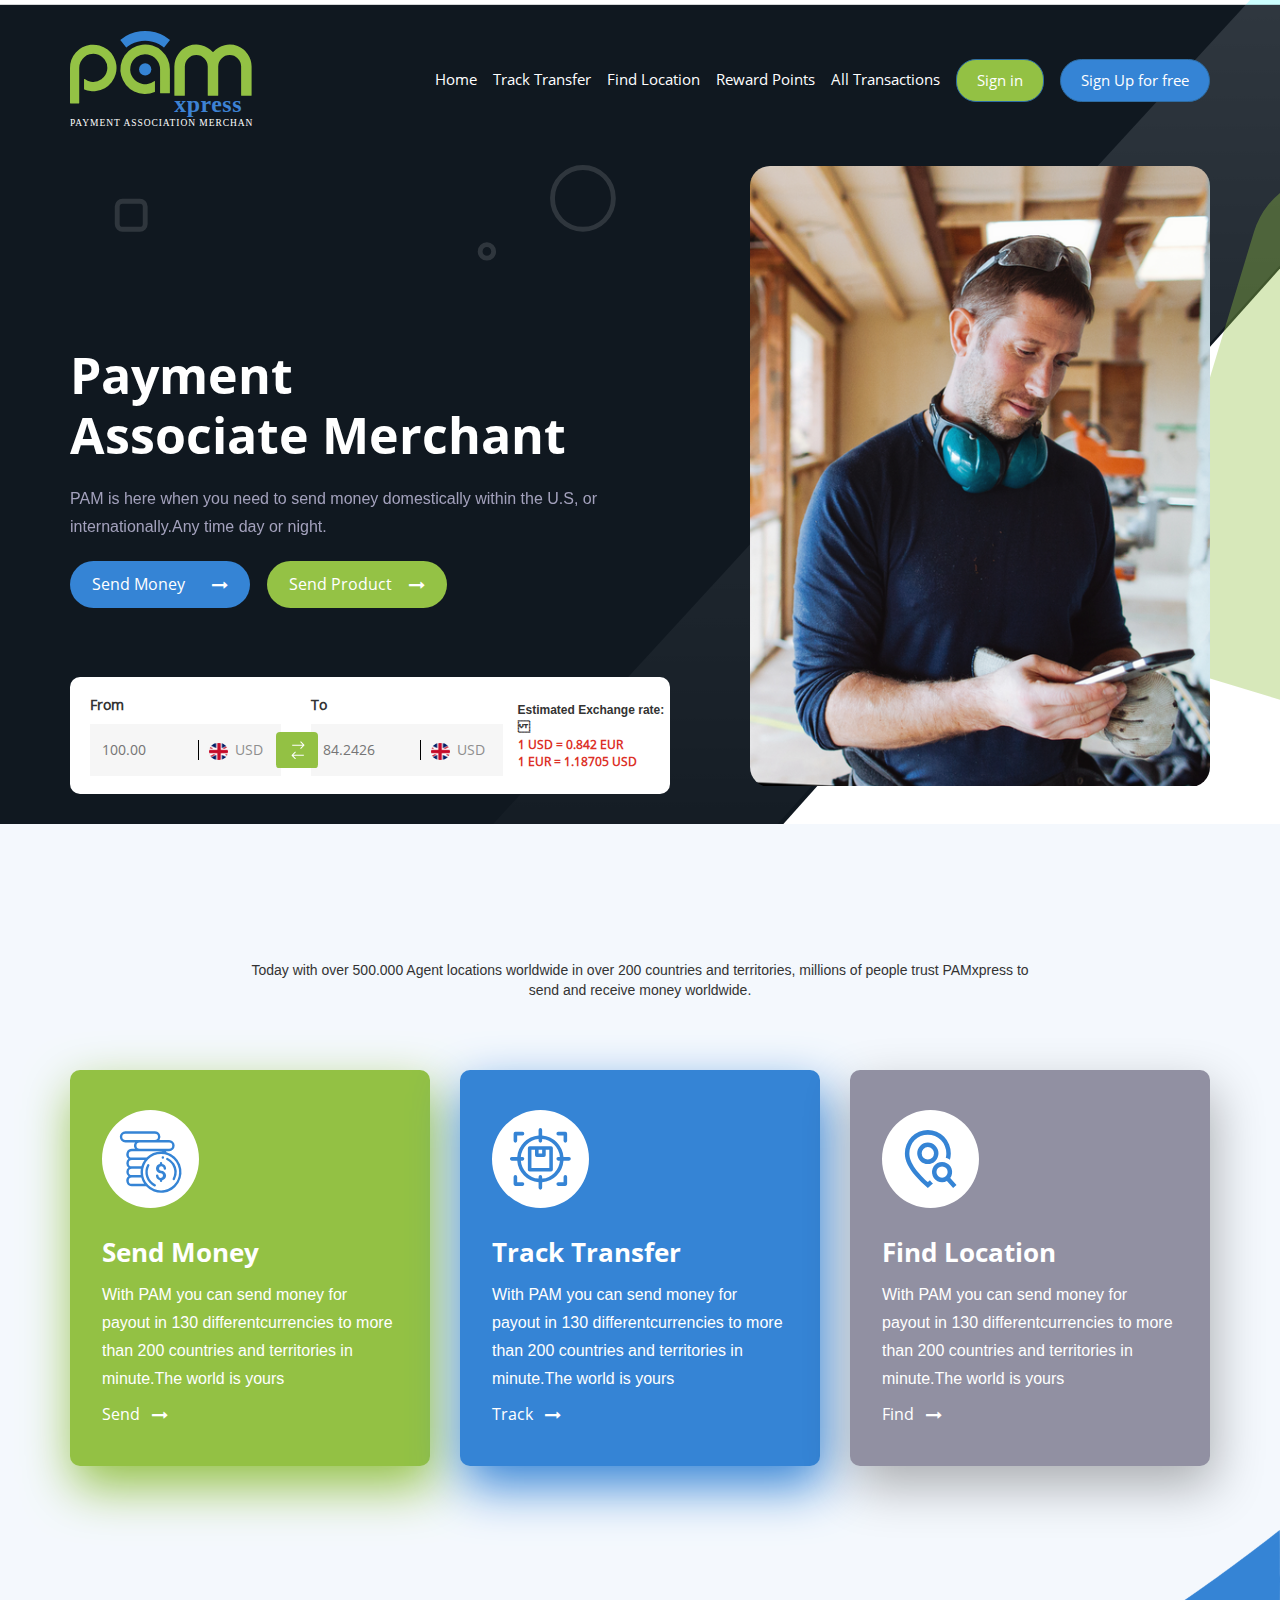
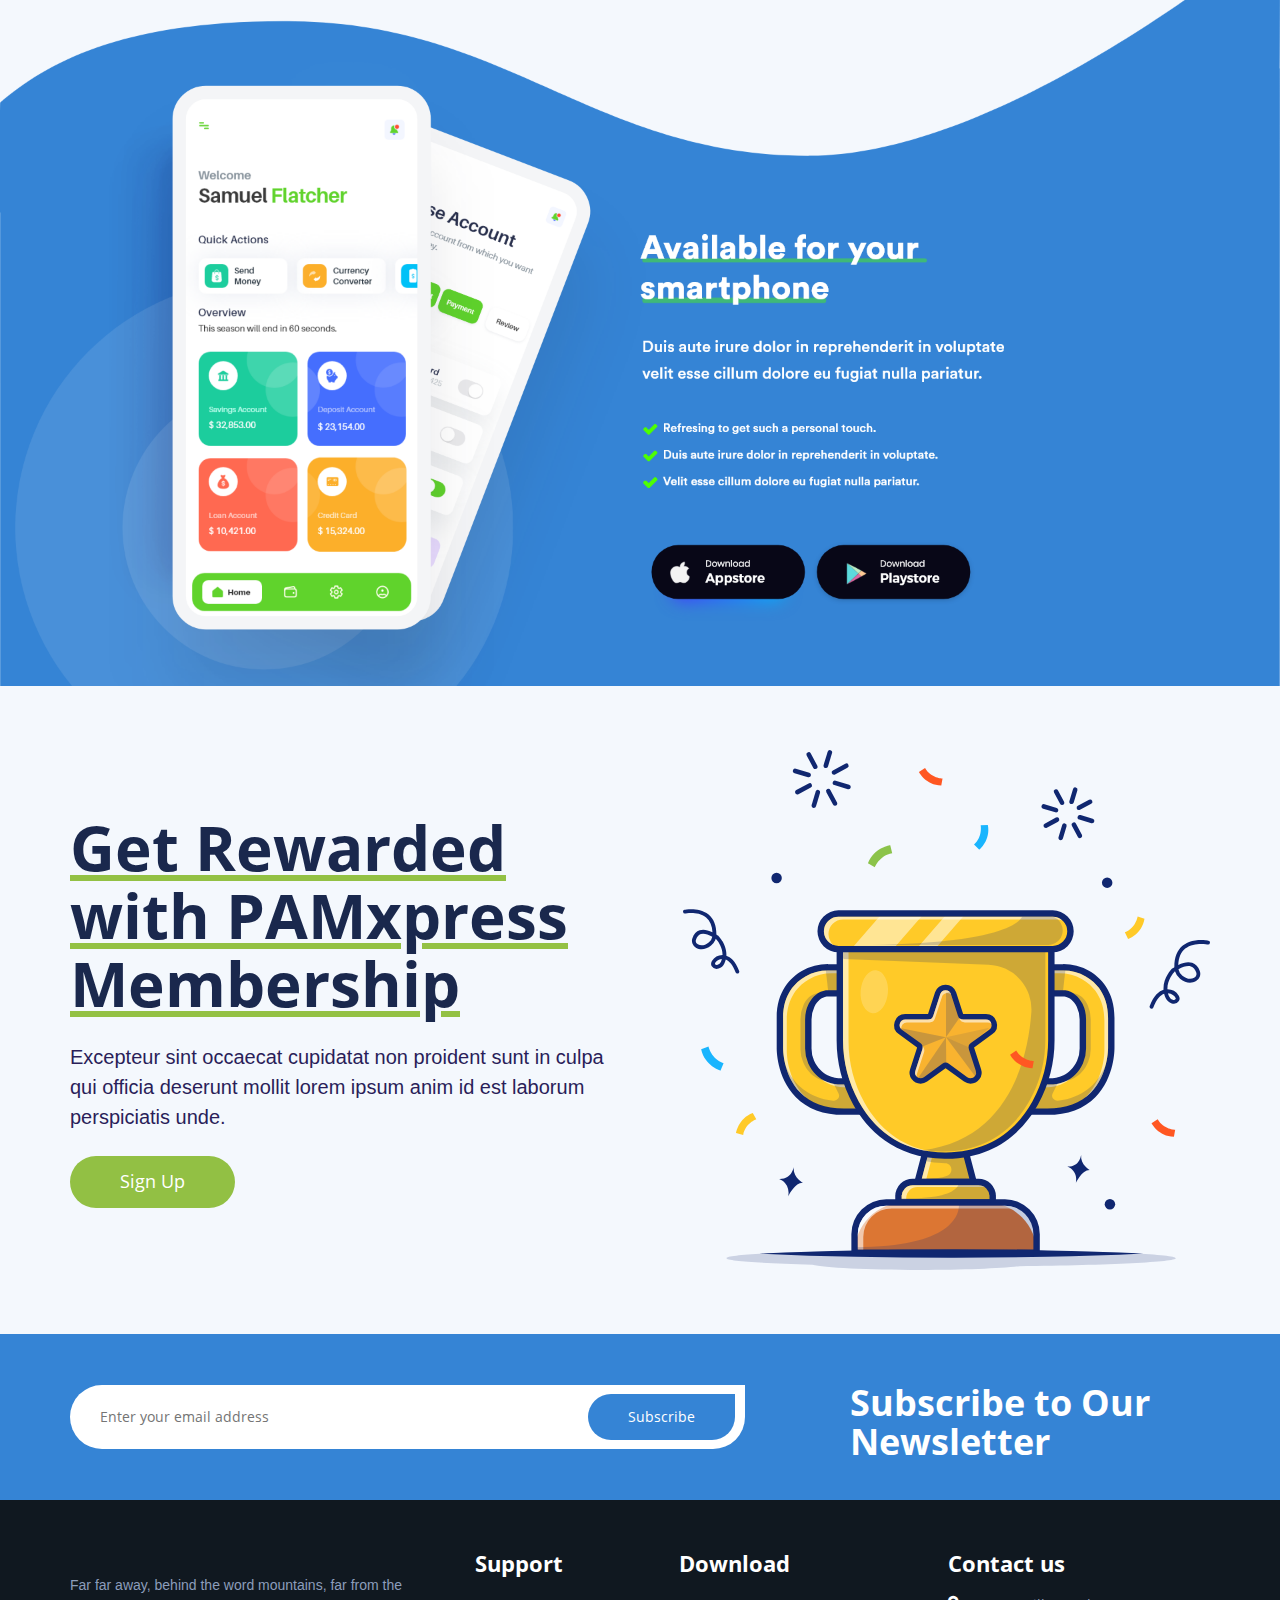
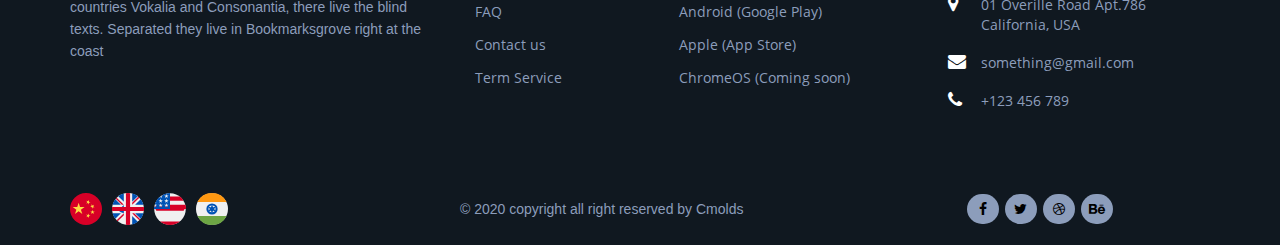
==== commit f1053bba: "Fixes done" ====
--- a/index.html
+++ b/index.html
@@ -6,7 +6,7 @@
     <meta name="viewport" content="width=device-width, initial-scale=1">
     <meta name="description" content="">
     <meta name="author" content="">
-    <link rel="icon" href="#">
+    <link rel="icon" href="./images/favicon.png">
 
     <title>Home</title>
 
@@ -111,7 +111,7 @@
            <div class="col-md-6">
             <div class="popup-sign-form">
               <div class="sin-title">
-                <h4>Sign UP</h4>
+                <h4>Sign Up</h4>
                 <p>Please enter your name exactly as it appears on your official identification document.</p>
               </div>
               <form>
@@ -120,21 +120,21 @@
                     <label>Full Name</label>
                     <input type="" name="" placeholder="David Thompsom">
                   </div>
-                  <div class="col-md-4">
+                  <div class="col-md-4 no-padding ">
                     <label>Email</label>
                     <input type="" name="" placeholder="DavidThompsom@gmail.com">
                   </div>
                 </div>
                 <div class="row">
-                  <div class="col-md-4">
+                  <div class="col-md-4 ">
                     <label>Phone Number</label>
                     <input type="tel" name="" placeholder="+1 236 2635 963">
                   </div>
-                  <div class="col-md-4">
+                  <div class="col-md-4 ">
                     <label>DOB</label>
-                    <input type="Date" name="" >
-                  </div>
-                  <div class="col-md-4">
+                    <input class="dob" type="Date" name="" data-placeholder="Date of birth">
+                  </div>
+                  <div class="col-md-4 no-padding ">
                     <label>Password</label>
                     <input type="Password" name="" placeholder="+1 236 2635 963">
                   </div>
@@ -144,7 +144,7 @@
                     <label>Security Question</label>
                     <select><option>What is your place of birth</option></select>
                   </div>
-                  <div class="col-md-4">
+                  <div class="col-md-4 no-padding ">
                     <label>Answer</label>
                     <input type="" name="" placeholder="New York">
                   </div>
@@ -157,13 +157,13 @@
                 </div>
                 <div class="row">
                   <div class="col-md-7">
-                    <span>
-                    <input type="checkbox" id="fruit1" name="fruit-1" value="Apple">
-                    <label for="fruit1">I agree to the PAMxpress</label>
+                  <span>
+                    <input type="checkbox" id="fruit4" name="fruit-4" value="Strawberry">
+                    <label for="fruit4">I agree to the PAMxpress</label>
                   </span>
                   </div>
                   <div class="col-md-5">
-                    <button>Sign up</button>
+                    <a type="button" class="btn btn-primary sign-up-btn signin-pop" data-toggle="modal" data-target="#exampleModal">Sign up</a>
                   </div>
                 </div>
                 
@@ -264,7 +264,7 @@
               </button>
             <div id="navbar" class="navbar-collapse collapse">
               <ul class="nav navbar-nav">
-                <li><a href="send-money.html">Pick up cash</a></li>
+                <li><a href="send-money.html">Home</a></li>
                 <li><a href="transfer.html">Track Transfer</a></li>
                 <li><a href="find-location.html">Find Location</a></li>
                 <li><a href="reward-points.html">Reward Points</a></li>
@@ -310,6 +310,8 @@
 
            <div class="slide-fld">
              <div class="row">
+               <div class="col-md-9">
+                <div class="row">
                   <div class="col-md-6">
                     <label>From</label>
                     <div class="flg-blk flg-blk1">
@@ -336,7 +338,17 @@
                         </div>
                         </div>
                     </div>
-                  </div>
+              </div>
+               </div>
+               <div class="col-md-3">
+                 <div class="rates">
+                  <p><b>Estimated Exchange rate: +</b></p>
+                  <span><b>1 USD = 0.842 EUR</b> </span>
+                  <span><b>1 EUR = 1.18705 USD</b></span>
+                </div>
+               </div>
+             </div>
            </div>
          </div>
        </section>
@@ -347,7 +359,7 @@
       <section class="do-panexp">
         <div class="container"> 
           <div class="do-panexp-title">
-            <h3 class="wow fadeInUp" data-wow-delay="0.6s">what can you do with PAMxpress</h3>
+            <h3 class="wow fadeInUp" data-wow-delay="0.6s">What can you do with PAMxpress</h3>
             <p>Today with over 500.000 Agent locations worldwide in over 200 countries and territories, millions of people trust PAMxpress to send and receive money worldwide.</p>
           </div>
 
@@ -374,7 +386,7 @@
                 <img src="images/icon3.svg" alt="">
                 <h4>Find Location</h4>
                 <p>With PAM you can send money for payout in 130 differentcurrencies to more than 200 countries and territories in minute.The world is yours</p>
-                <a href="find-location.html">Send<i class="fa fa-long-arrow-right" aria-hidden="true"></i></a>
+                <a href="find-location.html">Find<i class="fa fa-long-arrow-right" aria-hidden="true"></i></a>
               </div>
             </div>
 
@@ -428,7 +440,6 @@
 
             <div class="col-md-4">
               <div class="nwesltr-blk-title">
-                <h6>Email</h6>
                 <h3>Subscribe to Our Newsletter</h3>
               </div>
             </div>
@@ -475,7 +486,7 @@
                  <h4>Contact us</h4>
                  <ul>
                    <li><i class="fa fa-map-marker" aria-hidden="true"></i><a href="">01 Overille Road Apt.786 California, USA</a></li>
-                   <li><i class="fa fa-envelope" aria-hidden="true"></i><a href="">uijungle@gmail.com</a></li>
+                   <li><i class="fa fa-envelope" aria-hidden="true"></i><a href="">something@gmail.com</a></li>
                    <li><i class="fa fa-phone" aria-hidden="true"></i><a href="">+123 456 789</a></li>
                  </ul>
               </div>
@@ -492,21 +503,21 @@
             
             <div class="col-md-4">
               <ul class="ftr-lang">
-                <li><a href=""><img src="images/197375.svg" alt=""></a></li>
-                <li><a href=""><img src="images/197374.svg" alt=""></a></li>
-                <li><a href=""><img src="images/197484.svg" alt=""></a></li>
-                <li><a href=""><img src="images/197419.svg" alt=""></a></li>
+                <li><img src="images/197375.svg" alt=""></li>
+                <li><img src="images/197374.svg" alt=""></li>
+                <li><img src="images/197484.svg" alt=""></li>
+                <li><img src="images/197419.svg" alt=""></li>
               </ul>
             </div>
             <div class="col-md-4">
               <p>© 2020 copyright all right reserved by Cmolds</p>
             </div>
-            <div class="col-md-4">
+            <div class="col-md-3">
               <ul class="ftr-soc">
-                <li><a href=""><i class="fa fa-facebook" aria-hidden="true"></i></a></li>
-                <li><a href=""><i class="fa fa-twitter" aria-hidden="true"></i></a></li>
-                <li><a href=""><i class="fa fa-dribbble" aria-hidden="true"></i></a></li>
-                <li><a href=""><i class="fa fa-behance" aria-hidden="true"></i></a></li>
+                <li><a href="#"><i class="fa fa-facebook" aria-hidden="true"></i></a></li>
+                <li><a href="#"><i class="fa fa-twitter" aria-hidden="true"></i></a></li>
+                <li><a href="#"><i class="fa fa-dribbble" aria-hidden="true"></i></a></li>
+                <li><a href="#"><i class="fa fa-behance" aria-hidden="true"></i></a></li>
               </ul>
             </div>
 
--- a/css/custom.min.css
+++ b/css/custom.min.css
@@ -31,6 +31,9 @@
 	-webkit-transition: all 0.3s ease-in-out;
     -moz-transition: all 0.3s ease-in-out;
     transition: all 0.3s ease-in-out;
+}
+.no-padding {
+    padding: 0;
 }
 a:hover{
 	text-decoration: none;
@@ -152,7 +155,7 @@
     background-color: #3584D5;
 }
 .slide-btn2 {
-    background-color: #9190A2;
+    background-color: #94c245;
 }
 .slide-cap-img img {
     float: right;
@@ -171,6 +174,7 @@
     color: #1A284D;
     font-size: 42px;
     margin: 0 0 13px;
+    text-transform: capitalize;
 }
 .do-panexp-title {
     width: 70%;
@@ -498,7 +502,7 @@
 }
 .pro-tble td img {
     position: relative;
-    left: 80px;
+    left: -20px;
 }
 .tbl-hdr {
     background-color: #F6F6F6;
@@ -524,7 +528,7 @@
     text-align: right;
 }
 .total-blk-btn a {
-    background-color: #d90000;
+    background-color: #94c245;
     color: #fff;
     font-size: 16px;
     display: inline-block;
@@ -902,7 +906,7 @@
 .slide-fld {
     width: 600px;
     background-color: #fff;
-    padding: 18px 30px;
+    padding: 18px 20px;
     border-radius: 10px;
     margin-top: -110px;
 }
@@ -1086,7 +1090,7 @@
     background-color: #F4F8FD;
 }
 .popup-sign-form {
-    padding-right: 8%;
+    padding-right: 5%;
 }
 .col-popup .row {
     display: flex;
@@ -1137,7 +1141,7 @@
     width: 100%;
     background-color: #93c144;
     border: none;
-    color: #3584d5;
+    color: #fff;
     padding: 12px 0;
     border-radius: 30px;
 }
@@ -1198,8 +1202,79 @@
     background-color: transparent;
     color: #93c144 !important;
 }   
-
-
+select {
+    width: 100%;
+    background-color: #F6F6F6;
+    border: none;
+    padding: 9px 14px;
+    border-radius: 7px;
+    margin-bottom: 20px;
+}
+input.date {}
+.statement{float: right;
+    background-color: #93c144;
+    color: #fff;
+    border: none;
+    padding: 12px 50px;
+    border-radius: 30px;}
+.statement i{margin-right:10px}
+.folder-img{height:100px}
+.folder-img img{height:100%}
+.rates p, .rates span{font-size:12px;margin-bottom:0}
+.rates span {color:#DC3027; display:block}
+.slide-fld .col-md-3 {
+    padding: 0;
+    margin:0;
+}
+input.dob[type="date"]::-webkit-inner-spin-button,
+input.dob[type="date"]::-webkit-calendar-picker-indicator {
+    display: none;
+    -webkit-appearance: none;
+}
+input.dob {
+    padding: 8px 10px !important;
+}
+.modal.signin-pop {
+    z-index: 1051;
+}
+.sign-up-btn {
+    width: 100%;
+    background-color: #93c144;
+    border: none;
+    color: #fff;
+    padding: 12px 0;
+    border-radius: 30px;
+}
+input[type="radio"]{display:none}
+input[type="radio"]:checked + label::before {
+    background-color: #93C144;
+    border-color: #93C144;
+    color: #fff;
+    line-height: 17px;
+}
+
+input[type="radio"] + label::before {
+    content: "\2714";
+    border: 0.1em solid #000;
+    border-radius: 20px;
+    display: inline-block;
+    width: 20px;
+    height: 20px;
+    padding-left: 0.2em;
+    padding-bottom: 0.3em;
+    margin-right: 10px;
+    vertical-align: bottom;
+    color: transparent;
+    transition: .2s;
+}
+table tbody tr th, table tbody tr td {
+    text-align: center !important;
+}
+i.fa.fa-minus, i.fa.fa-plus {
+    font-size: 12px;
+    margin: 5px;
+    cursor:pointer;
+}
 @media only screen and (min-device-width:520px) and (max-device-width:767px) and (orientation:portrait) {}
 @media only screen and (min-device-width:120px) and (max-device-width:750px) and (orientation:landscape) {}
 @media only screen and (min-device-width:751px) and (max-device-width:999px) and (orientation:portrait) {}
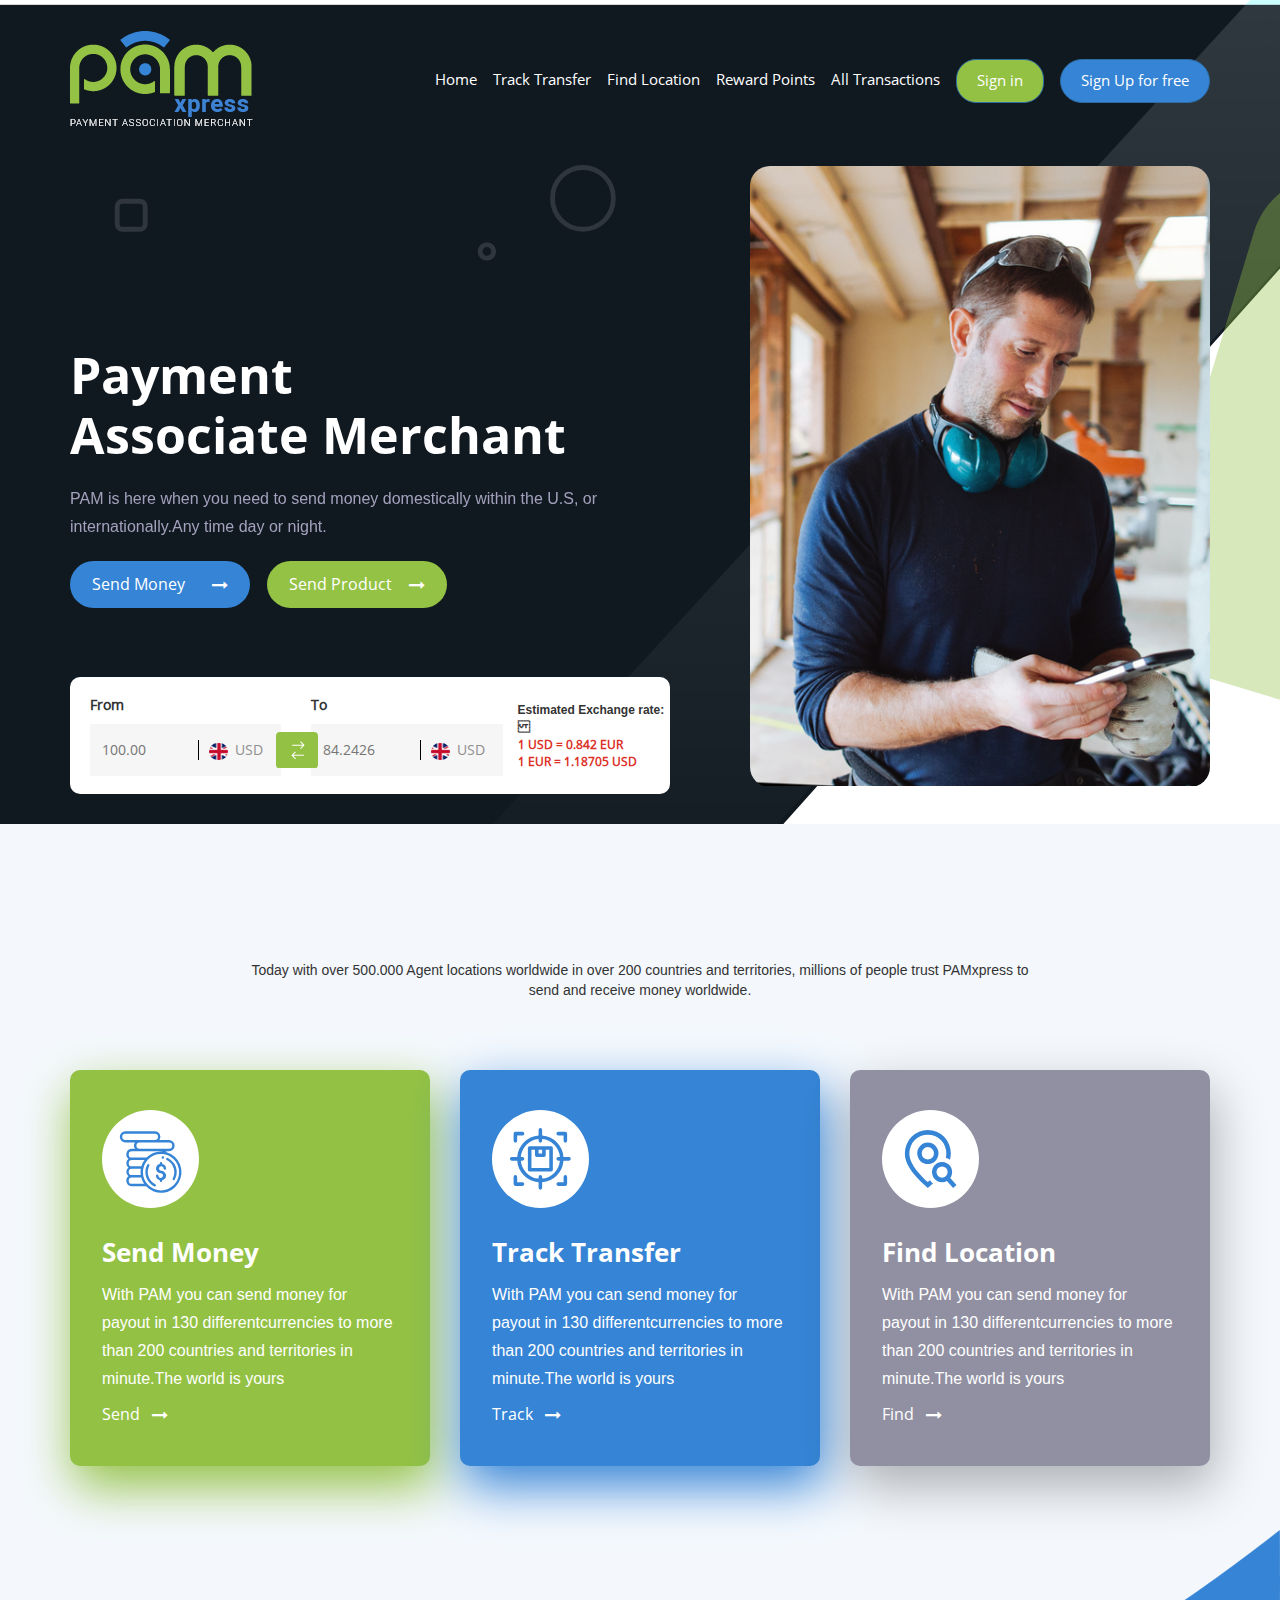
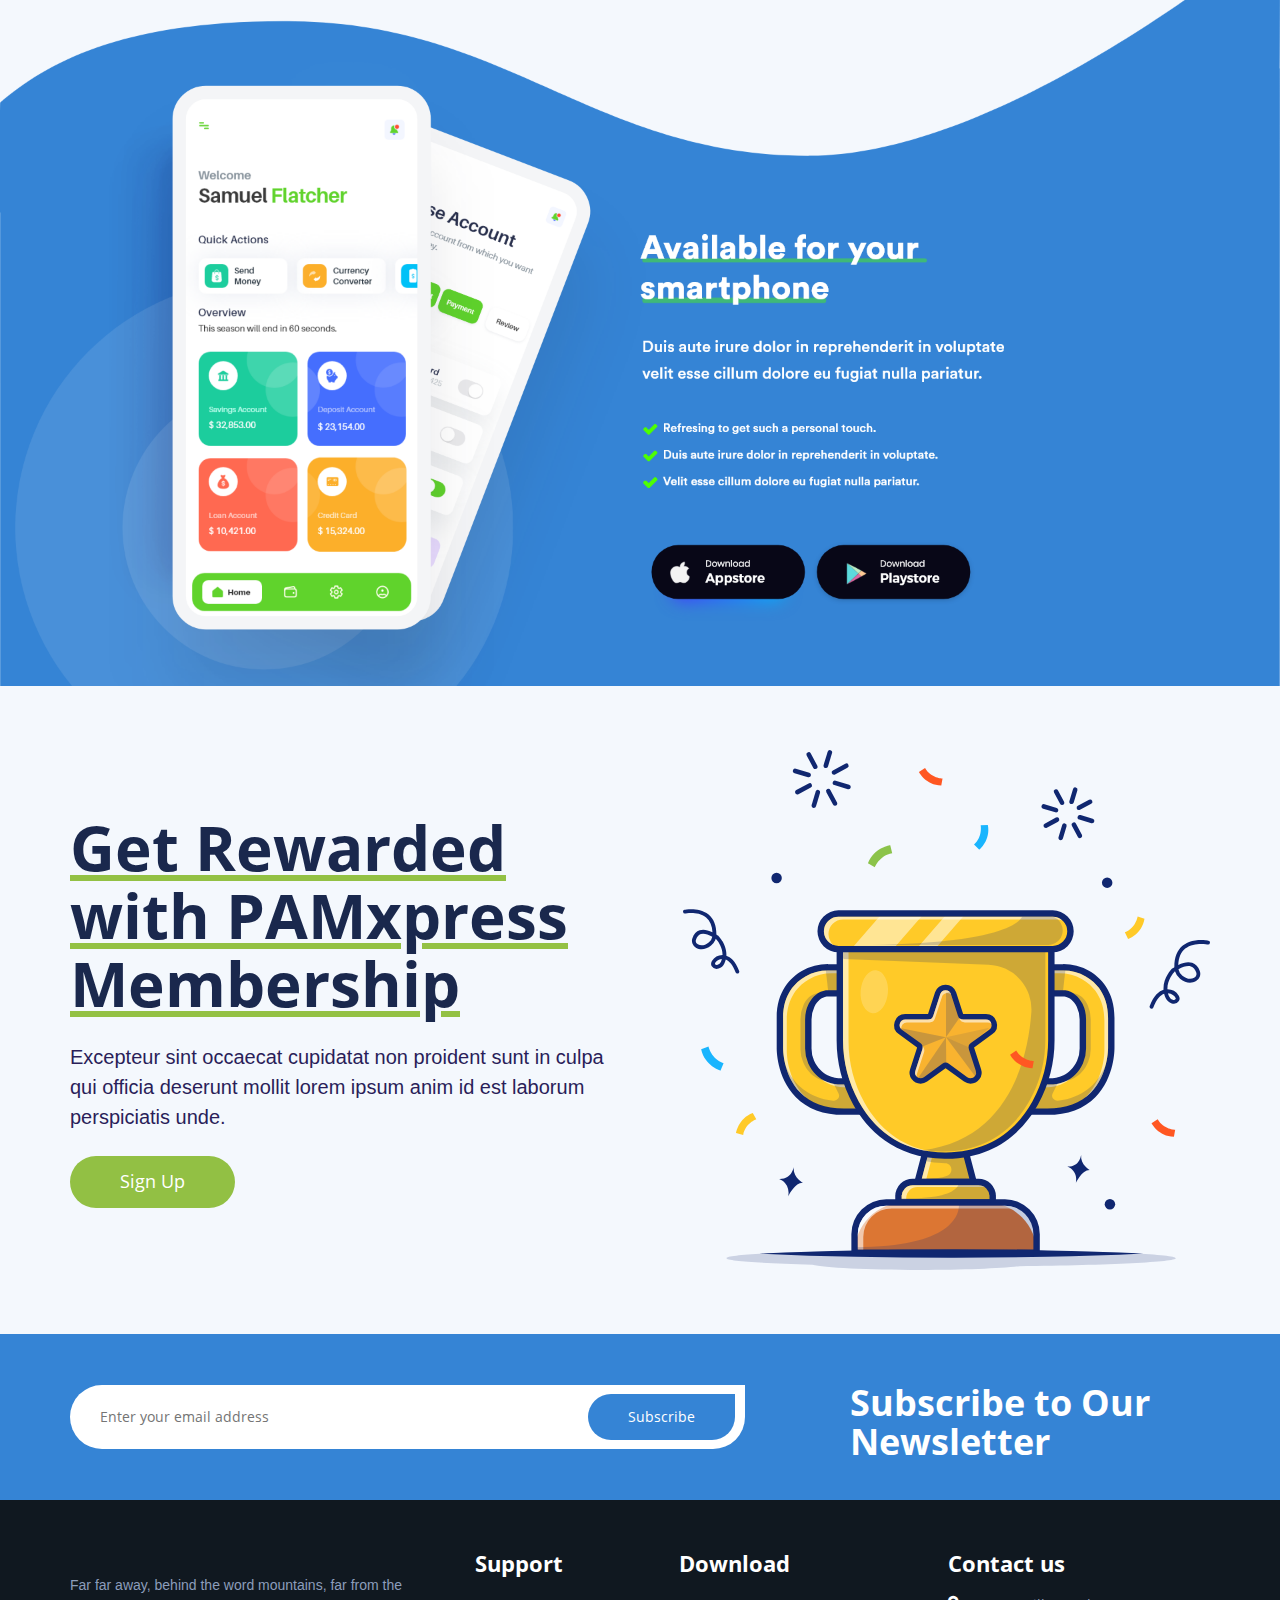
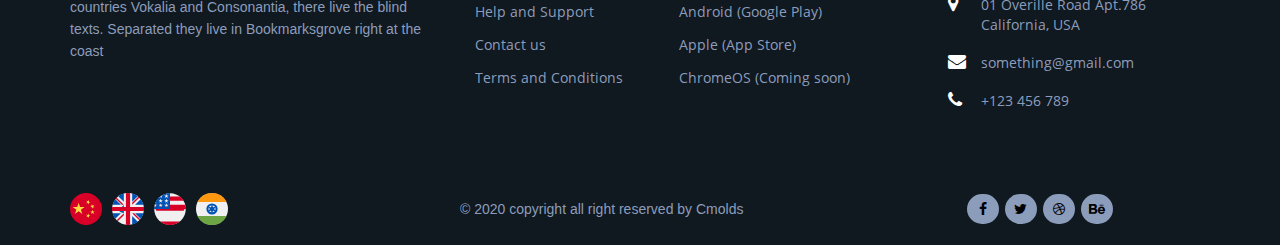
==== commit 45e339f7: "Remaining Screens" ====
--- a/index.html
+++ b/index.html
@@ -163,7 +163,7 @@
                   </span>
                   </div>
                   <div class="col-md-5">
-                    <a type="button" class="btn btn-primary sign-up-btn signin-pop" data-toggle="modal" data-target="#exampleModal">Sign up</a>
+                    <a type="button" class="btn btn-primary sign-up-btn signin-pop" data-toggle="modal" data-target="#mbl-veri-modal">Sign up</a>
                   </div>
                 </div>
                 
@@ -178,6 +178,67 @@
   </div>
 </div>
 <!-- Sign up Popup End -->
+<!--  Mobile Verification Start -->
+<div class="modal fade signin-pop verify-pop" id="mbl-veri-modal" tabindex="-1" role="dialog" aria-labelledby="exampleModalLabel" aria-hidden="true">
+  <div class="modal-dialog modal-lg" role="document">
+    <div class="modal-content">
+      <button type="button" class="close" data-dismiss="modal" aria-label="Close">
+          <span aria-hidden="true">&times;</span>
+        </button>
+      
+      <div class="col-popup">
+         <div class="row">
+           
+           <div class="col-md-6 col-popup-grid">
+             <div class="singin-title-lft">
+             <img src="images/bg1.svg" alt="">
+               <div class="signin-it">
+                 <h3>Get Verified!</h3>
+                 <p>Check your phone for an SMS message. <br>
+                    we have sent you the PIN code at +1***89.</p>
+                    <a type="button" data-toggle="modal" data-target="#exampleModal">Back to Sign in</a>
+               </div>
+             </div>
+           </div>
+           <div class="col-md-6">
+            <div class="popup-sign-form">
+              <div class="sin-title">
+                <h4>Mobile Verification </h4>
+                <p>Log in to your account so you can continue using our customer experience.</p>
+                
+              </div>
+              <form>
+                <div class="row">
+                  <div class="col-md-12">
+                    <label>Enter your pin Code</label>
+                    <input type="number" name="" placeholder="James@gmail.com">
+                  </div>
+                </div>
+                
+                <div class="row">
+                  <div class="col-md-12">
+                    <a class="sign-up-link" href="#">Didn't receive SMS? <span>Resend Code</span> </a>
+                  </div>
+                
+                </div>
+                <div class="row">
+                  <div class="col-md-12">
+                    <a class="verify-btn" href="./send-money.html">Verify</a>
+
+                  
+                  </div>
+                </div>
+              </form>
+            </div>
+           </div>
+
+         </div> 
+      </div>
+
+    </div>
+  </div>
+</div>
+<!-- Mobile Verification End -->
 
 
 <!-- Forgot pass Popup Start -->
@@ -204,7 +265,7 @@
             <div class="popup-sign-form">
               <div class="sin-title">
                 <h4>Forgot Password</h4>
-                <p>Please enter your name exactly as it appears on your official identification document.</p>
+                <p>Confirm your email and we'll send you instructions.</p>
               </div>
               <form>
                 <div class="row">
@@ -250,7 +311,7 @@
 
             <div class="col-md-3">
             <div class="navbar-header">
-              <a class="navbar-brand" href="index.html"><img src="images/Logo.svg" alt=""></a>
+              <a class="navbar-brand" href="index.html"><img src="images/Logo.png" alt=""></a>
             </div>
             </div>
 
@@ -465,9 +526,9 @@
               <div class="ftr-links ftr-links1">
                  <h4>Support</h4>
                  <ul>
-                   <li><a href="">FAQ</a></li>
+                   <li><a href="">Help and Support</a></li>
                    <li><a href="">Contact us</a></li>
-                   <li><a href="">Term Service</a></li>
+                   <li><a href="">Terms and Conditions</a></li>
                  </ul>
               </div>
             </div>
--- a/css/custom.min.css
+++ b/css/custom.min.css
@@ -1066,7 +1066,7 @@
 
 /*Login Popup Start*/
 .singin-title-lft img {
-    width: 100%;
+    width: 103%;
 }
 .singin-title-lft {
     position: relative;
@@ -1085,12 +1085,14 @@
     color: #A3A1BC;
     font-size: 16px;
     line-height: 24px;
+    margin-bottom: 100px;
 }
 .col-popup {
     background-color: #F4F8FD;
 }
 .popup-sign-form {
-    padding-right: 5%;
+    padding-right: 7%;
+    padding-left: 4%;
 }
 .col-popup .row {
     display: flex;
@@ -1144,6 +1146,17 @@
     color: #fff;
     padding: 12px 0;
     border-radius: 30px;
+}
+
+.popup-sign-form form a.verify-btn {
+    display: block;
+    width: 100%;
+    background-color: #93c144;
+    border: none;
+    color: #fff;
+    padding: 12px 0;
+    border-radius: 30px;
+    text-align: center;
 }
 .sign-up-link span {
     color: #3584d4;
@@ -1275,6 +1288,162 @@
     margin: 5px;
     cursor:pointer;
 }
+.cont{
+    width: 94%;
+    margin: 100px auto; 
+}
+.progressbar {
+    counter-reset: step;
+}
+.progressbar li {
+    list-style-type: none;
+    width: 23%;
+    float: left;
+    font-size: 16px;
+    position: relative;
+    text-align: center;
+    text-transform: capitalize;
+    color: #AAA5BD;
+    font-family: 'OpenSans-Bold';
+}
+.progressbar li:before {
+    width: 30px;
+    height: 30px;
+    content: counter(step);
+    counter-increment: step;
+    line-height: 30px;
+    border: 2px solid #7d7d7d;
+    display: block;
+    text-align: center;
+    margin: 0 auto 10px auto;
+    border-radius: 50%;
+    background-color: white;
+}
+.progressbar li:after {
+    width: 100%;
+    height: 2px;
+    content: '';
+    position: absolute;
+    background-color: #7d7d7d;
+    top: 15px;
+    left: -50%;
+    z-index: -1;
+}
+.progressbar li:first-child:after {
+    content: none;
+}
+.progressbar li.active {
+    color: #93c144;
+}
+.progressbar li.active:before {
+    border-color: #93c144;
+    background-image: url(../images/checked.png);
+    background-color: white;
+    background-size: cover;
+    background-repeat-y: no-repeat;
+    background-position: center center;
+}
+.progressbar li.active + li:after {
+    background-color: #55b776;
+}
+.progressbar li:before {
+    width: 30px;
+    height: 30px;
+    content: '';
+    counter-increment: step;
+    line-height: 27px;
+    display: block;
+    text-align: center;
+    margin: 0 auto 10px auto;
+    border-radius: 50%;
+    background-color: white;
+    background-image: url('../images/unchecked.png');
+    background-size: cover;
+    background-repeat-y: no-repeat;
+    background-position: center center;
+    position:relative;
+    z-index: 1111;
+    border:none;
+}
+.progressbar li.active + li:after {
+    background-color: #55b776;
+}
+
+.progressbar li:after {
+    width: 100%;
+    height: 6px;
+    content: '';
+    position: absolute;
+    background-color: #EFEFEF;
+    top: 12px;
+    left: -50%;
+    z-index: 0;
+}
+.new-popups h4 {
+    color: #2E3D62;
+    font-size: 24px;
+}
+
+.new-popups h5 {
+    margin-bottom: 3px;
+    font-size: 18px;
+}
+
+.new-popups p {
+    font-size: 14px;
+    color: #AAA5BD;
+    margin: 0;
+}
+.new-popups hr {
+    margin-top: 10px;
+    margin-bottom: 10px;
+    border: 0;
+    border-top: 1px solid #eee;
+}
+
+.new-popups .single-pop-title {
+    margin: 0;
+}
+
+.new-popups span.amount {
+    color: #EE5A55;
+    font-family: 'OpenSans-Bold';
+    display: block;
+}
+.marBtm-2{ margin-bottom:20px !important}
+.signin-it a {
+    background: #3584D5;
+    color: #fff;
+    border-radius: 50px;
+    box-shadow: none;
+    /* margin-top: 100px; */
+    padding: 5px 13px;
+}
+.modal.verify-pop {
+    z-index: 1050;
+}
+.email-veri .modal-content {
+    padding: 60px;
+    background: #f4f8fd;
+}
+.email-veri p{color:#AAA5BD}
+.email-veri a {
+    background-color: #93c144;
+    padding: 12px 70px !important;
+    display: inline-block;
+    border-radius: 50px;
+    color: #fff;
+}
+.email-veri.modal.in .modal-dialog {
+    width: 600px;
+}/* Set the size of the div element that contains the map */
+#map {
+    margin-top:100px;
+    height: 400px;
+    /* The height is 400 pixels */
+    width: 100%;
+    /* The width is the width of the web page */
+  }
 @media only screen and (min-device-width:520px) and (max-device-width:767px) and (orientation:portrait) {}
 @media only screen and (min-device-width:120px) and (max-device-width:750px) and (orientation:landscape) {}
 @media only screen and (min-device-width:751px) and (max-device-width:999px) and (orientation:portrait) {}
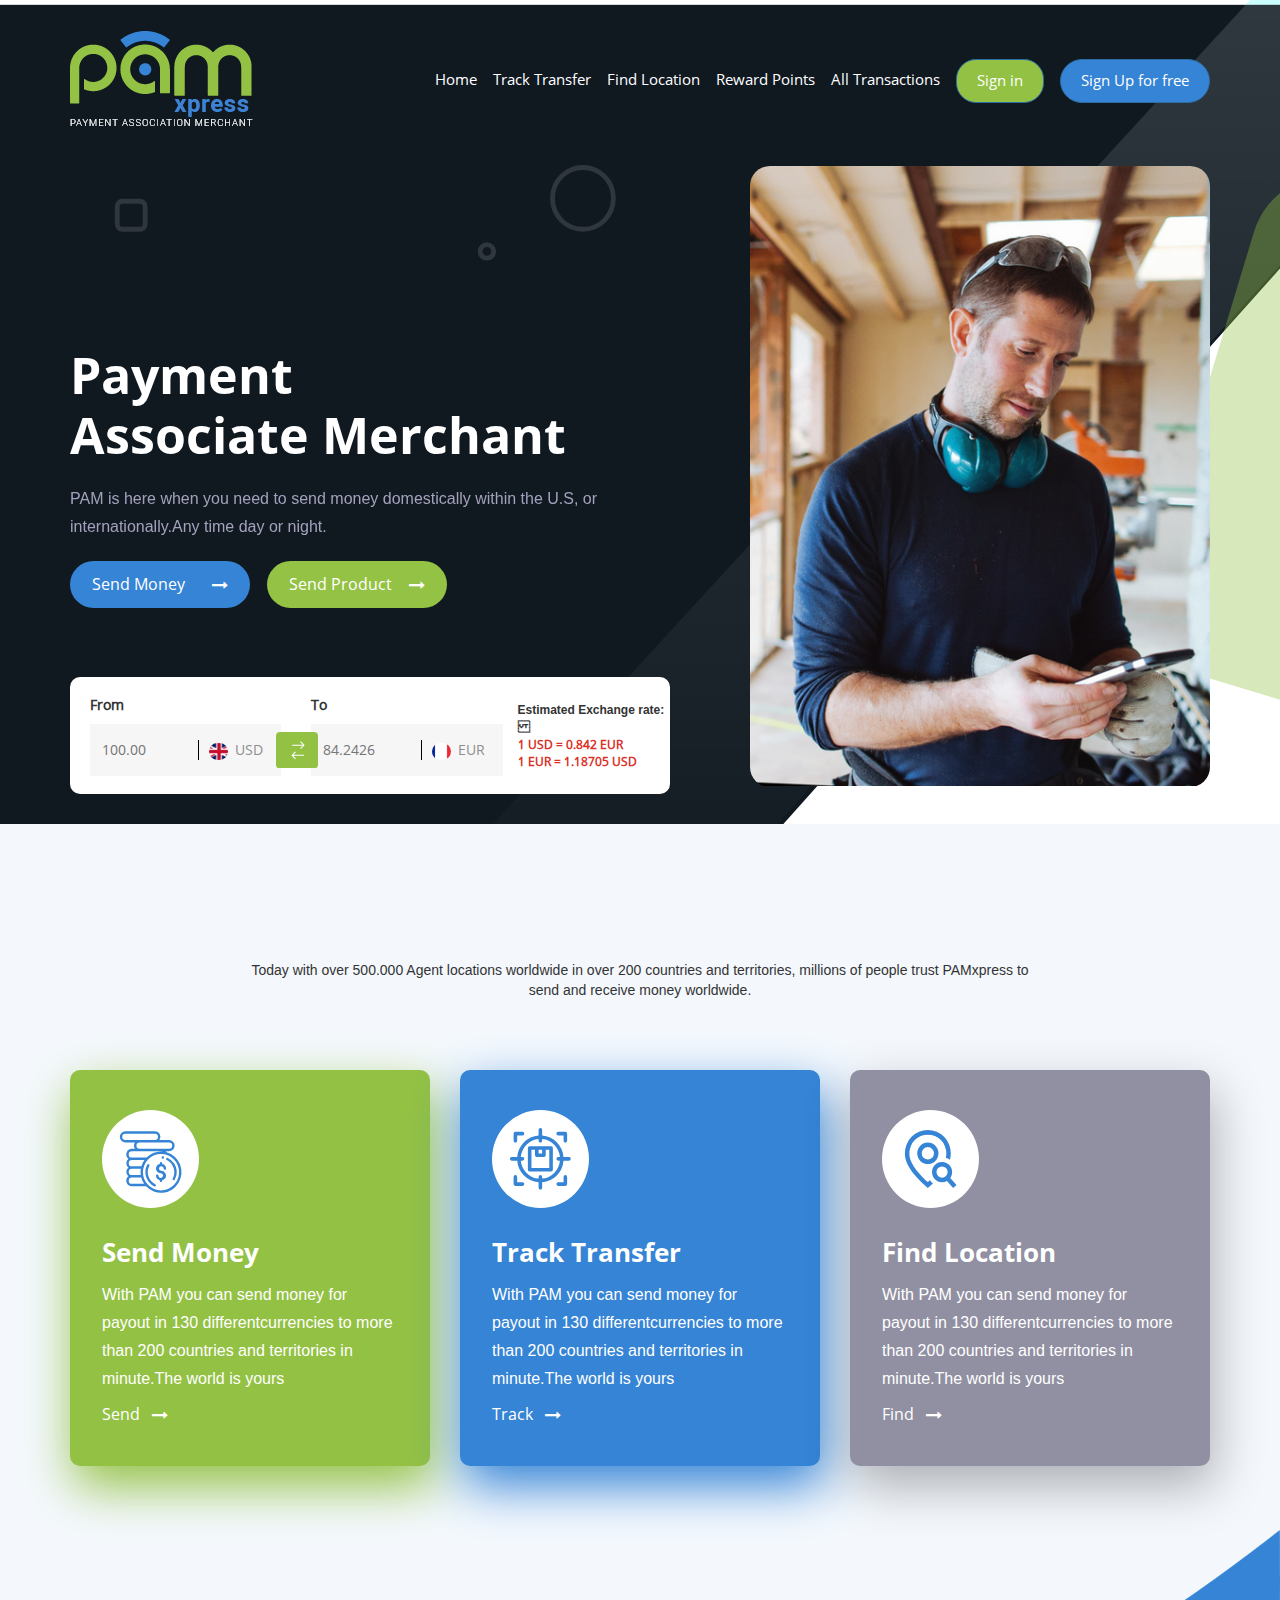
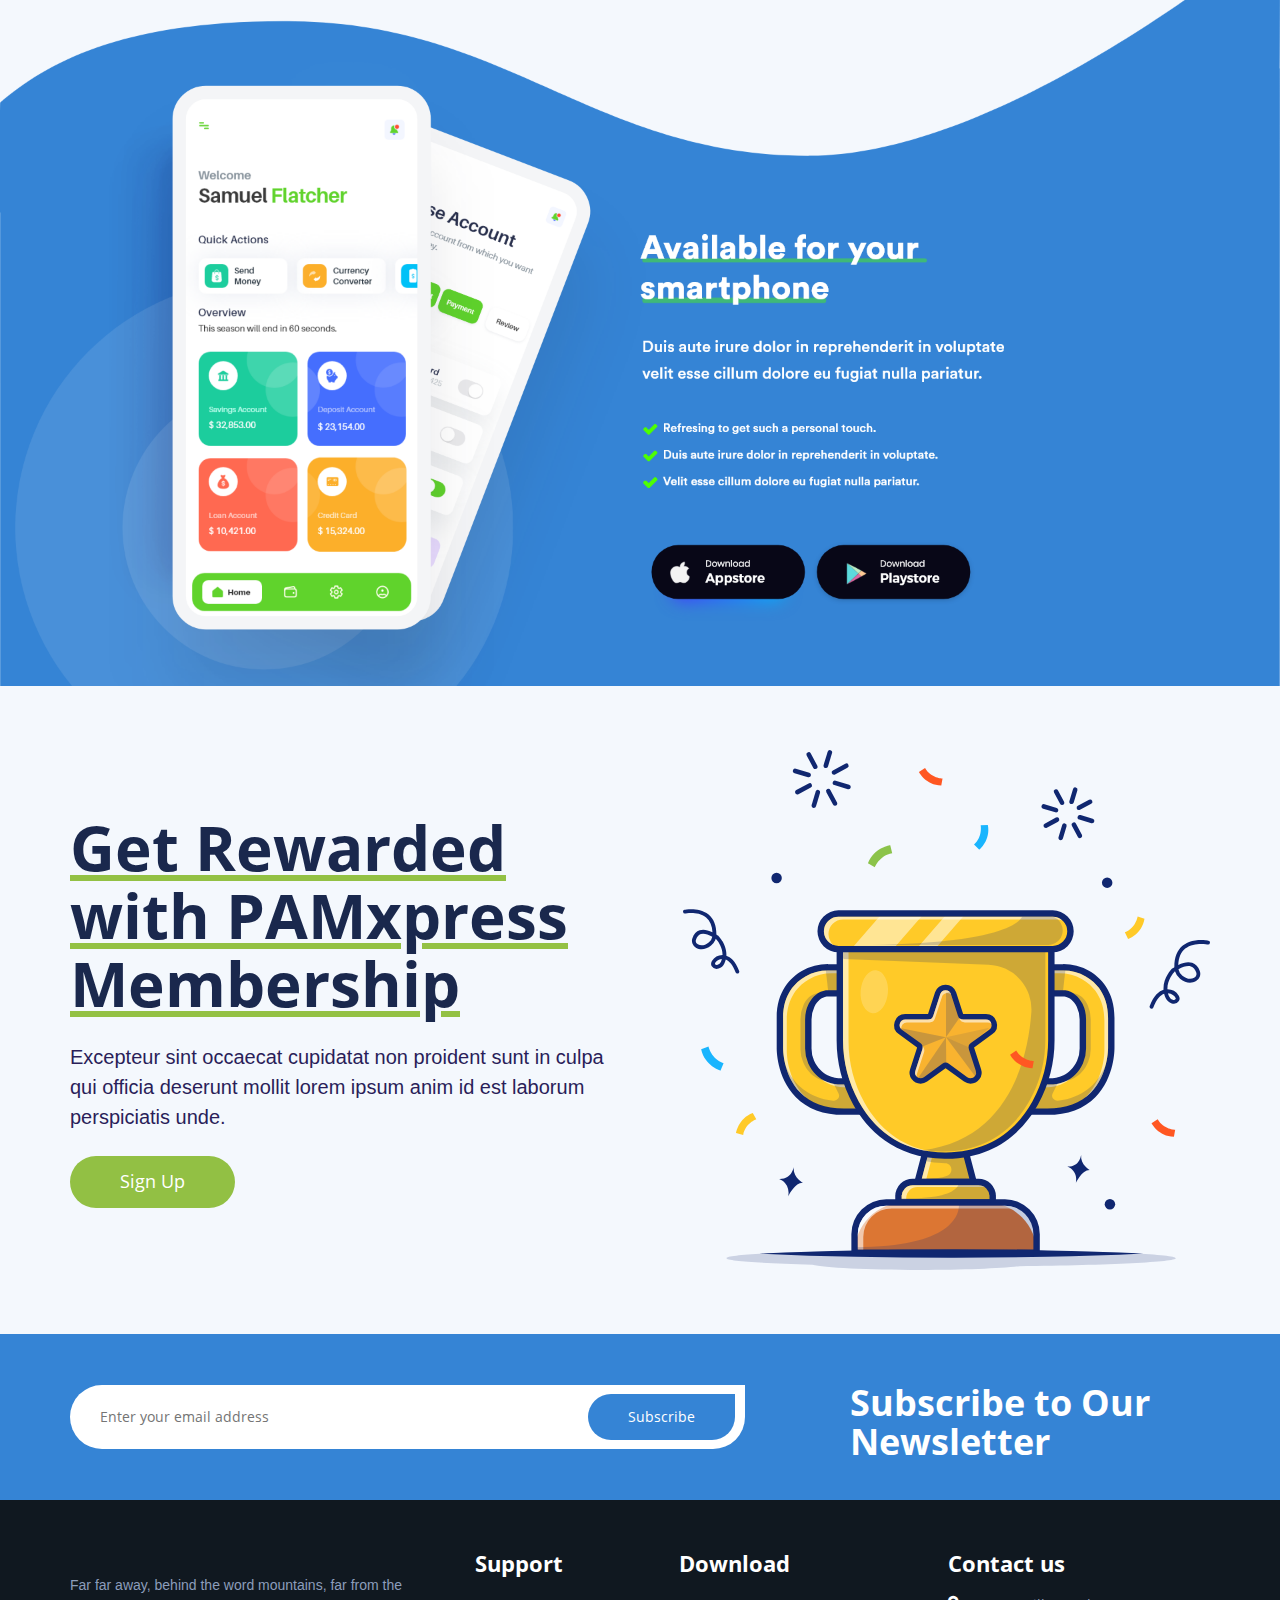
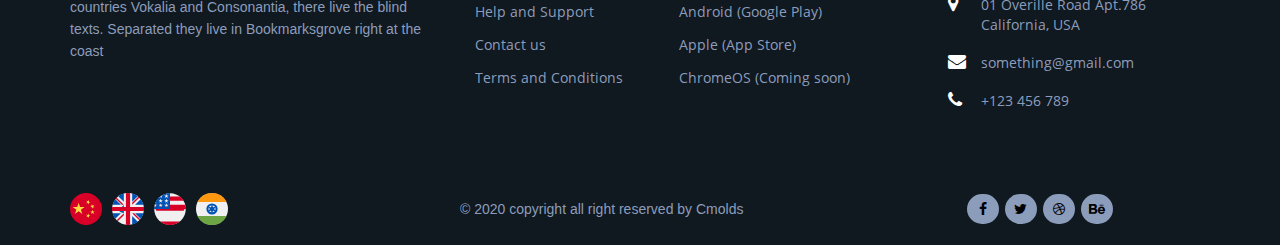
==== commit 35c033ac: "expand form and other fixes" ====
--- a/index.html
+++ b/index.html
@@ -158,7 +158,7 @@
                 <div class="row">
                   <div class="col-md-7">
                   <span>
-                    <input type="checkbox" id="fruit4" name="fruit-4" value="Strawberry">
+                    <input type="checkbox" id="fruit4" name="fruit-4" value="Strawberry" checked>
                     <label for="fruit4">I agree to the PAMxpress</label>
                   </span>
                   </div>
@@ -391,7 +391,7 @@
                     <div class="flg-blk">
                     <input type="" name="" placeholder="84.2426">
                     <div class="drop-dl">
-                      <a class="lang-chose" href="#"><img src="images/uk-flg.png"><span>USD</span></a>
+                      <a class="lang-chose" href="#"><img src="images/fr-flg.png"><span>EUR</span></a>
                         <ul>
                         <li class="lang-item-en current-lang"><a href="#" hreflang="en-US"><img alt="uk" title="uk" src="images/uk-flg.png"></a></li>
                         <li class="lang-item lang-item-5 lang-item-ar"><a href="#" hreflang="ar-AE"><img alt="fr" title="fr" src="images/fr-flg.png"></a></li>
--- a/css/custom.min.css
+++ b/css/custom.min.css
@@ -534,6 +534,7 @@
     display: inline-block;
     padding: 12px 50px;
     border-radius: 30px;
+    cursor:pointer;
 }
 .total-txt h4 {
     color: #2E3D62;
@@ -1022,7 +1023,7 @@
 .dep-amm {
     background-color: #f6f6f6;
     text-align: center;
-    padding: 30px 0;
+    padding: 66px 0;
     border-radius: 10px;
     box-shadow: 0 10px 10px #f6f6f6;
 }
@@ -1444,6 +1445,94 @@
     width: 100%;
     /* The width is the width of the web page */
   }
+  .currencies {
+    display: flex;
+    align-items: center;
+    /* justify-content: space-around; */
+    margin-bottom:40px
+}
+.currencies a {
+    font-size: 20px;
+    padding: 10px 10px 3px 10px;
+    width: 181px;
+    margin-right: 3px;
+    border-top-right-radius: 10px;
+    box-shadow: 0 3px 12px #3584d4b3;
+    /* clip-path: polygon(0 0, 80% 0, 100% 100%, 0% 100%); */
+    /* border-top-left-radius: 5px; */
+    background: #3584d4;
+    color: #fff;
+}
+.currencies a i {
+    margin: 0px 10px;
+}
+input.quantity[type=number]::-webkit-inner-spin-button {
+    opacity: 1;
+    background:transparent !important;
+    /* color:yellow; */
+}
+input.quantity {
+    width: 90px;
+    background: #f1f1f1;
+    padding: 10px 20px;
+    border-radius: 30px;
+    border: 1px solid #a3a1bc;
+    color:black;
+    border:none;
+}
+.steric{color:#FF0000 !important}
+.sender-info label {
+    font-family: 'OpenSans-Bold';
+    color: #AAA5BD;
+    margin-bottom: 10px;
+}
+.sender-info input {
+    font-family: 'OpenSans-Bold';
+    color: #1C2D41;
+}
+.trans-info h3{color:#2E3D62;font-size:26px;border-bottom: 1px solid #00000036;
+    padding-bottom: 28px;}
+.trans-info h3 span{color:#3584D5;float:right;}
+.snd-p-textarea{ 
+    border: none;
+    background: #F6F6F6;
+    padding: 20px;
+    border-radius: 10px;
+    width:100%;
+    height:100px;
+    color:#1C2D41;
+    font-family: 'OpenSans-Bold';
+}
+.green-btn {
+    background-color: #94c245 !important;
+    color: #fff;
+    font-size: 16px;
+    display: inline-block;
+    padding: 12px 50px;
+    border-radius: 30px;
+    margin-top:20px;
+    cursor: pointer;
+}
+.red-btn {
+    background-color: #ff0100 !important;
+    color: #fff;
+    font-size: 16px;
+    display: inline-block;
+    padding: 12px 50px;
+    border-radius: 30px;
+    margin-top: 20px;
+    cursor: pointer;
+}
+input[type="checkbox"]:checked + label::before {
+    background-color: #93C144;
+    border-color: #93C144;
+    color: #fff;
+    line-height: 17px;
+}
+.disabled-btn {
+    background: gray !important;
+}
+
 @media only screen and (min-device-width:520px) and (max-device-width:767px) and (orientation:portrait) {}
 @media only screen and (min-device-width:120px) and (max-device-width:750px) and (orientation:landscape) {}
 @media only screen and (min-device-width:751px) and (max-device-width:999px) and (orientation:portrait) {}
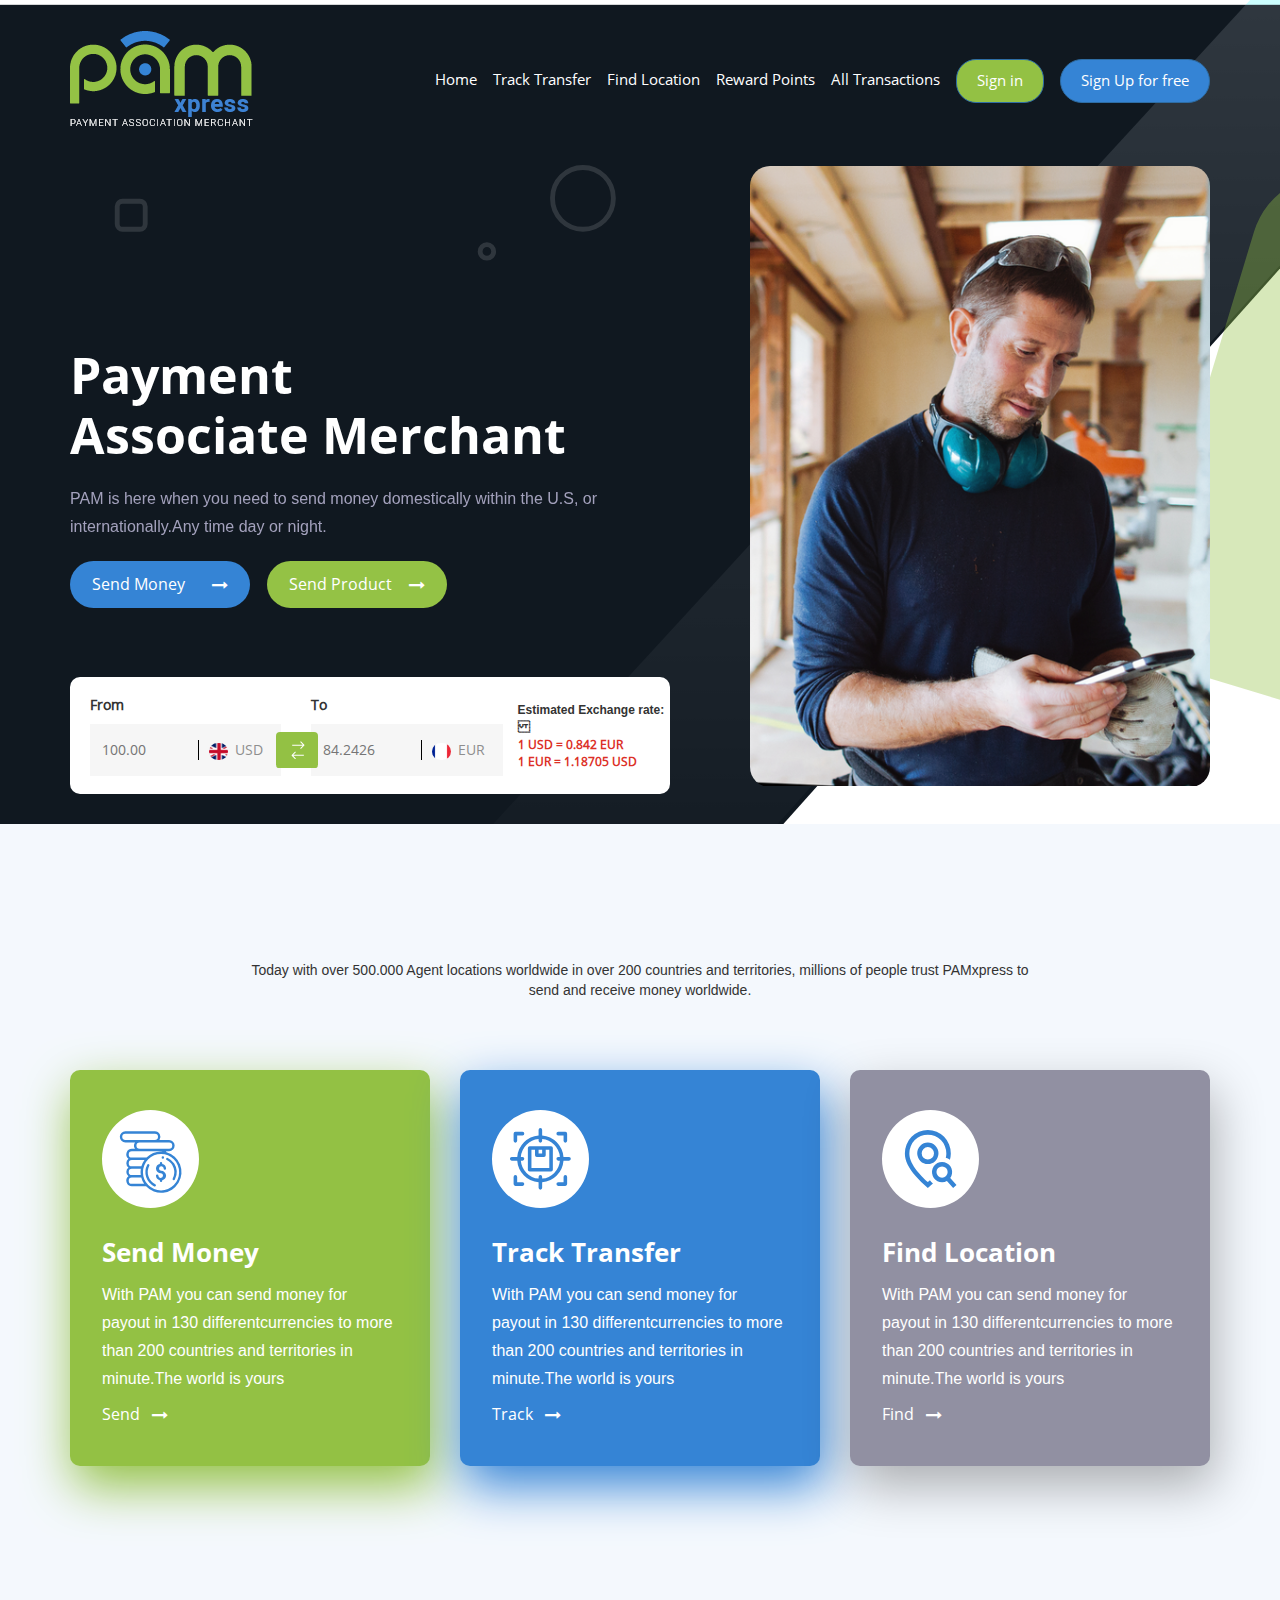
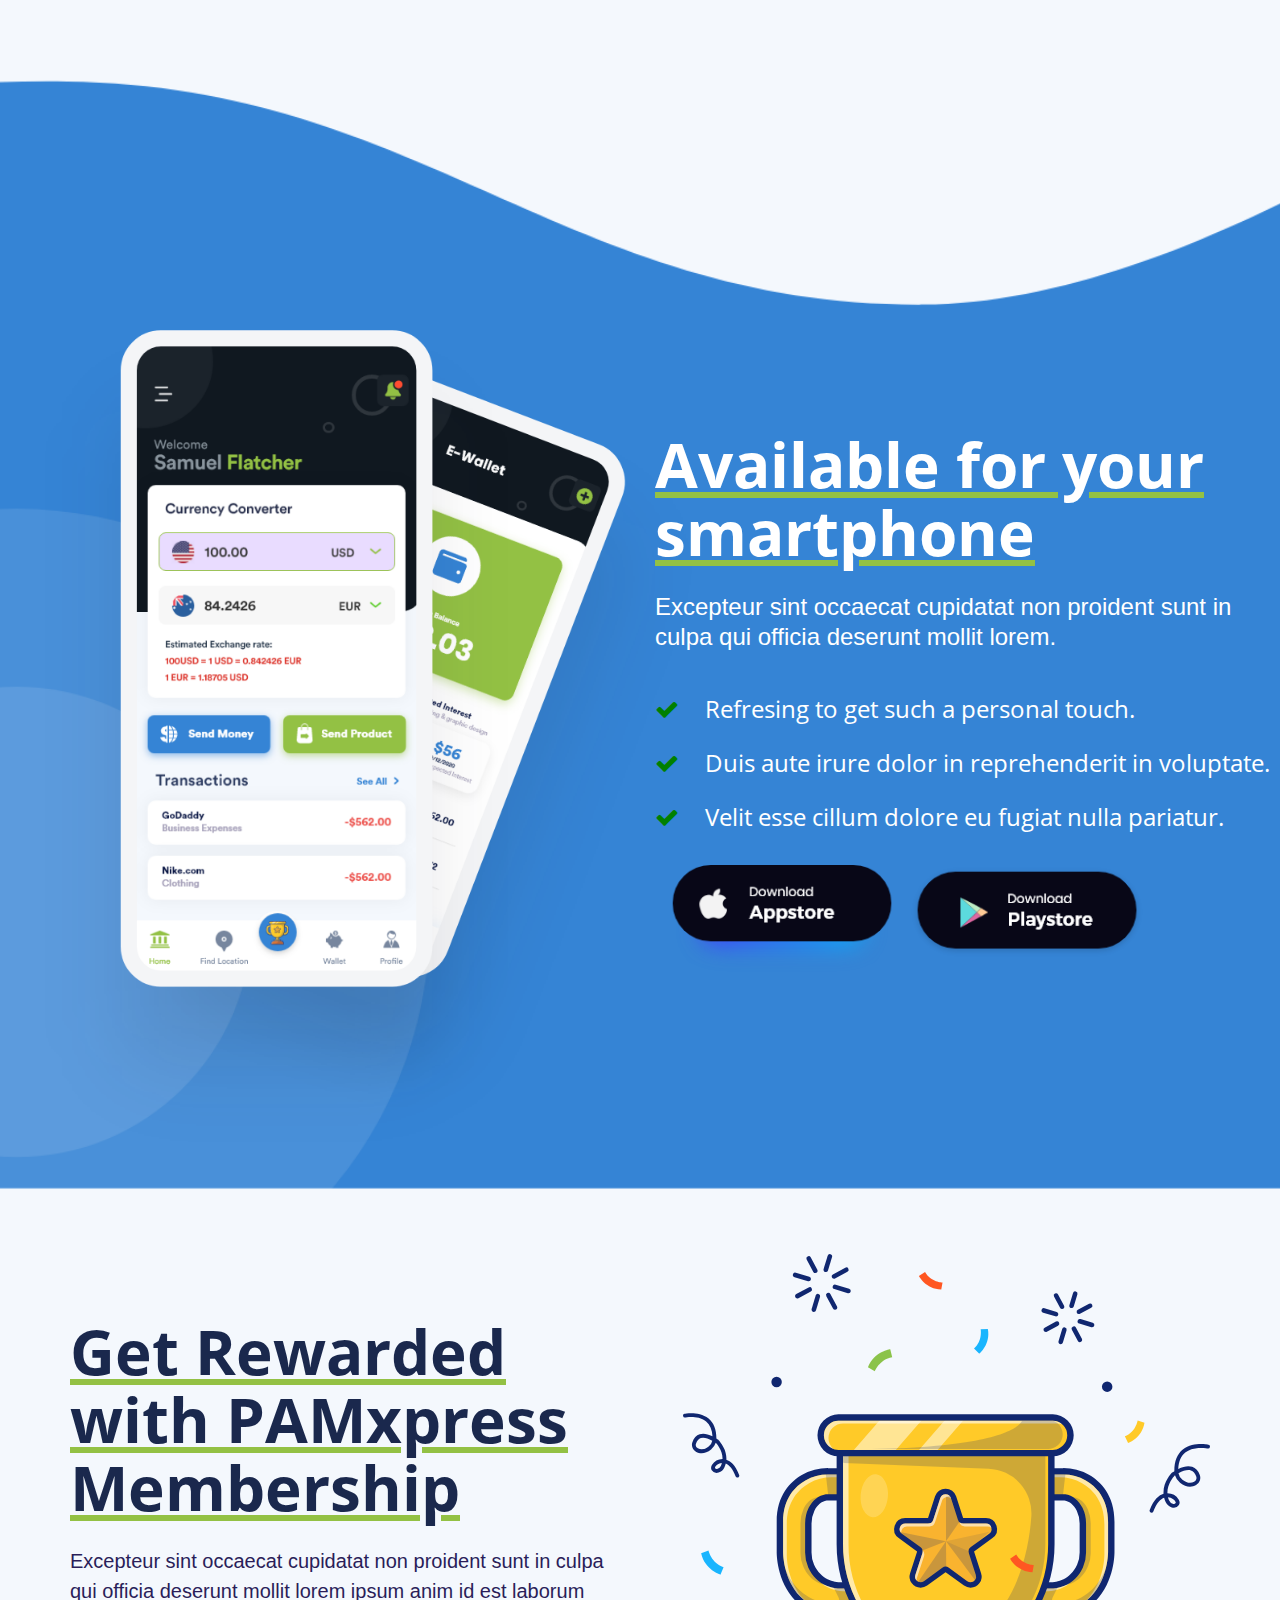
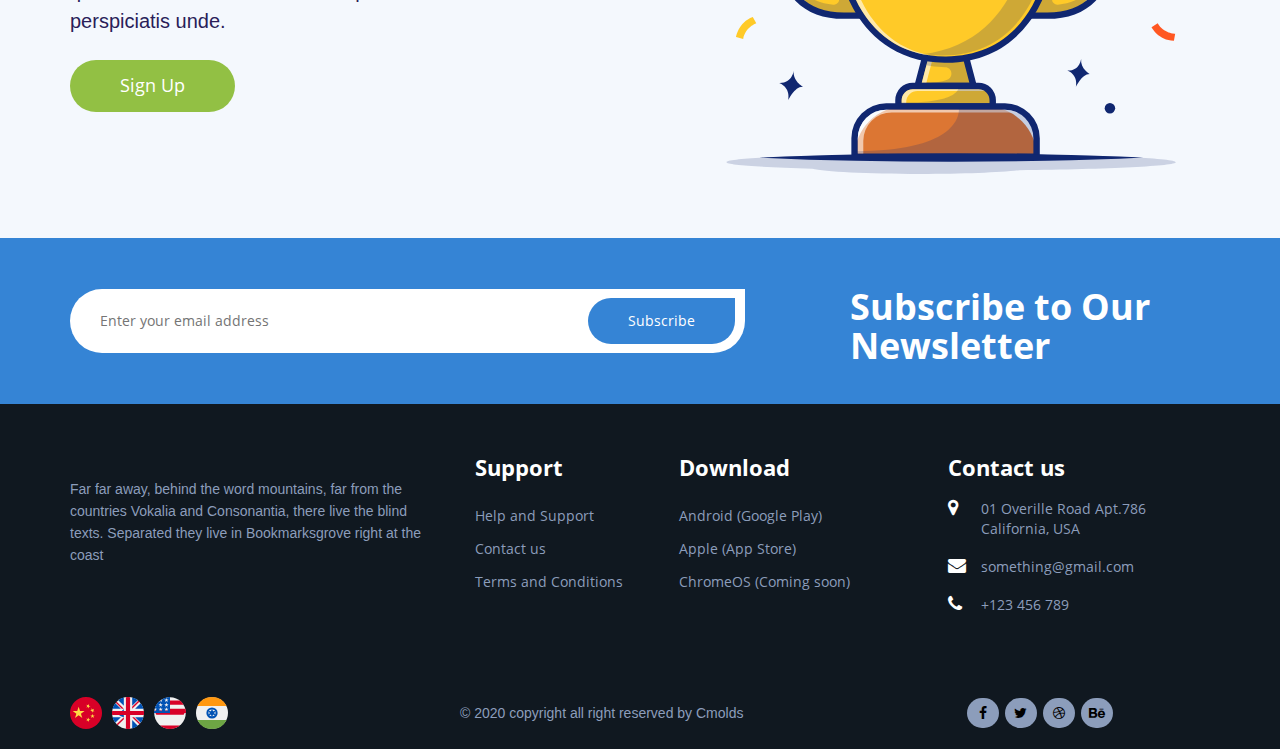
==== commit 7c62da9d: "section updated" ====
--- a/index.html
+++ b/index.html
@@ -158,8 +158,8 @@
                 <div class="row">
                   <div class="col-md-7">
                   <span>
-                    <input type="checkbox" id="fruit4" name="fruit-4" value="Strawberry" checked>
-                    <label for="fruit4">I agree to the PAMxpress</label>
+                    <input type="checkbox" id="fruit4" name="fruit-4" value="Strawberry">
+                    <label for="fruit4" data-toggle="modal" data-target="#agree-terms-pop">I agree to the PAMxpress</label>
                   </span>
                   </div>
                   <div class="col-md-5">
@@ -456,10 +456,41 @@
       </section>
      <!-- Do With Pamxpress Sec End -->
 
-     <section class="powerful-tol">
-       <img src="images/powerful-tools.png" alt="">
+     <!-- <section class="powerful-tol">
+       <img src="images/Powerful-Tools.png" alt="">
+     </section> -->
+     <section>
+       <div class="app-ss bg-properties" style="background-image:url('./images/bg.png');">
+        <div class="row">
+          <div class="col-md-6">
+            <div class="mobile-screen">
+              <img src="./images/mobile-ss.png" alt="">
+            </div>
+          </div>
+          <div class="col-md-6">
+            <div class="rwrd-blk">
+              <h3 class="text-white">Available for your smartphone</h3>
+              <p>Excepteur sint occaecat cupidatat non proident sunt in <br>
+                 culpa qui officia deserunt mollit lorem.</p>
+              <ul>
+                <li><i class="fa fa-check" aria-hidden="true"></i> Refresing to get such a personal touch.  </li>
+                <li><i class="fa fa-check" aria-hidden="true"></i> Duis aute irure dolor in reprehenderit in voluptate.  </li>
+                <li><i class="fa fa-check" aria-hidden="true"></i> Velit esse cillum dolore eu fugiat nulla pariatur.  </li>
+              </ul>
+              <div class="d-button">
+                <div class="btn-div">
+                  <img src="./images/AppStore.png" alt="">
+                </div>
+                <div class="btn-div">
+                  <img src="./images/playStore.png" alt="">
+                </div>
+              </div>
+            </div>
+          </div>
+        </div>
+         
+       </div>
      </section>
-
 
      <!-- Get Reward Sec Start -->
        <section class="get-rwrd">
@@ -586,7 +617,52 @@
         </div>
       </div>
      <!-- Footer End -->
-
+   <!-- Terms popup -->
+   <div class="modal fade" id="agree-terms-pop" tabindex="-1" role="dialog" aria-labelledby="exampleModalCenterTitle" aria-hidden="true">
+    <div class="modal-dialog modal-dialog-centered" role="document">
+      <div class="modal-content">
+        <button type="button" class="close" data-dismiss="modal" aria-label="Close">
+            <span aria-hidden="true">&times;</span>
+          </button>
+        
+         <div class="single-popup">
+           <div class="single-pop-title">
+             <h4 >PAMxpress Terms and Conditions.</h4>
+           </div>
+        
+           <div class="row">
+             <div class="col-md-12">
+              <p>These Website Standard Terms and Conditions written on this webpage shall manage your use of our website, Webiste Name accessible at Website.com.<br><br>
+
+                  These Terms will be applied fully and affect to your use of this Website. By using this Website, you agreed to accept all terms and conditions written in here.<br>
+                  You must not use this Website if you disagree with any of these Website Standard Terms and Conditions.<br>
+                  Minors or people below 18 years old are not allowed to use this Website.<br><br>
+                  
+                  Other than the content you own, under these Terms, Company Name and/or its licensors own all the intellectual property rights and materials contained in this Website.<br><br>
+                  
+                You are granted limited license only for purposes of viewing the material contained on this Website.<br><br>
+                
+                You are specifically restricted from all of the following:<br><br>
+                
+                publishing any Website material in any other media;<br>
+                selling, sublicensing and/or otherwise commercializing any Website material;<br>
+                publicly performing and/or showing any Website material;<br><br>
+                
+                Certain areas of this Website are restricted from being access by you and Company Name may further restrict access by you to any areas of this Website, at any time, in absolute<br>
+                discretion.
+              </p>
+              <a href="" class="green-btn">Accept</a>
+              <a href="" class="blue-btn">Reject</a>
+            </div>           
+           </div>
+          
+        
+         </div>
+  
+      </div>
+    </div>
+  </div>
+  <!-- Terms popup End-->
 
 
 
--- a/css/custom.min.css
+++ b/css/custom.min.css
@@ -1523,6 +1523,16 @@
     margin-top: 20px;
     cursor: pointer;
 }
+.blue-btn {
+    background-color: #3584d4 !important;
+    color: #fff;
+    font-size: 16px;
+    display: inline-block;
+    padding: 12px 50px;
+    border-radius: 30px;
+    margin-top:20px;
+    cursor: pointer;
+}
 input[type="checkbox"]:checked + label::before {
     background-color: #93C144;
     border-color: #93C144;
@@ -1532,7 +1542,115 @@
 .disabled-btn {
     background: gray !important;
 }
-
+.float-right{float:right}
+a[type="button"]{cursor:pointer}
+.edit-icon{
+    color: #ffffff;
+    background: #93c144;
+    padding: 8px;
+    border-radius: 50%;
+    font-size: 19px;
+    float:right;
+}
+
+.warpper{
+    /* display:flex;
+    flex-direction: column;
+    align-items: center; */
+  }
+  .tab{
+    cursor: pointer;
+    padding:10px 20px;
+    margin:0px 2px;
+    background:#3584d4;
+    display:inline-block;
+    color:#fff;
+    border-radius:3px 3px 0px 0px;
+    box-shadow: 0 0.5rem 0.8rem #00000080;
+  }
+  .panels {
+    /* background: #fffffff6; */
+    /* box-shadow: 0 2rem 2rem #00000080; */
+    min-height: 200px;
+    width: 100%;
+    /* max-width: 500px; */
+    /* border-radius: 3px; */
+    /* overflow: hidden; */
+    padding: 20px 0;
+}
+  .panel{
+    display:none;
+    animation: fadein .8s;
+  }
+  @keyframes fadein {
+      from {
+          opacity:0;
+      }
+      to {
+          opacity:1;
+      }
+  }
+  .panel-title{
+    font-size:1.5em;
+    font-weight:bold
+  }
+  .radio{
+    display:none;
+  }
+  #one:checked ~ .panels #one-panel,
+  #two:checked ~ .panels #two-panel,
+  #three:checked ~ .panels #three-panel{
+    display:block
+  }
+  #one:checked ~ .tabs #one-tab,
+  #two:checked ~ .tabs #two-tab,
+  #three:checked ~ .tabs #three-tab{
+    background:#fffffff6;
+    color:#000;
+    border-top: 3px solid #3584d4;
+  }
+  .app-ss{
+      padding-top:100px;
+  }
+  .bg-properties{     background-position: top;
+    background-repeat: no-repeat;
+    background-size: cover;
+    background-color: #f4f8fd;
+    padding-top: 500px;}
+    .app-ss ul {
+        list-style: none;
+        padding: 0;
+        margin-bottom:30px
+    }
+    
+    .app-ss ul li i {
+        color: green;
+        margin-right: 20px;
+        font-size: 24px;
+    }
+    
+    .app-ss ul li {
+        font-size: 24px;
+        color: #fff;
+        margin-bottom: 20px;
+    }
+.d-button{display:flex}
+.btn-div{height:100px}
+.btn-div img{height:auto}
+.app-ss p {
+    font-size: 24px;
+    margin-bottom: 40px;
+    color: #fff;
+}
+.mobile-screen {
+    height: 900px;
+    text-align: center;
+    margin-top: -140px;
+}
+.mobile-screen img{
+    height: 100%;
+}
+.text-white{color:#fff !important}
 @media only screen and (min-device-width:520px) and (max-device-width:767px) and (orientation:portrait) {}
 @media only screen and (min-device-width:120px) and (max-device-width:750px) and (orientation:landscape) {}
 @media only screen and (min-device-width:751px) and (max-device-width:999px) and (orientation:portrait) {}
@@ -1545,4 +1663,4 @@
 @media only screen and (min-width: 992px) and (max-width: 1199px){}
 @media only screen and (min-width: 768px) and (max-width: 991px){}
 @media only screen and (min-width: 520px) and (max-width: 767px){}
-@media only screen and (min-width: 300px) and (max-width: 519px){}+@media only screen and (min-width: 300px) and (max-width: 519px){}
